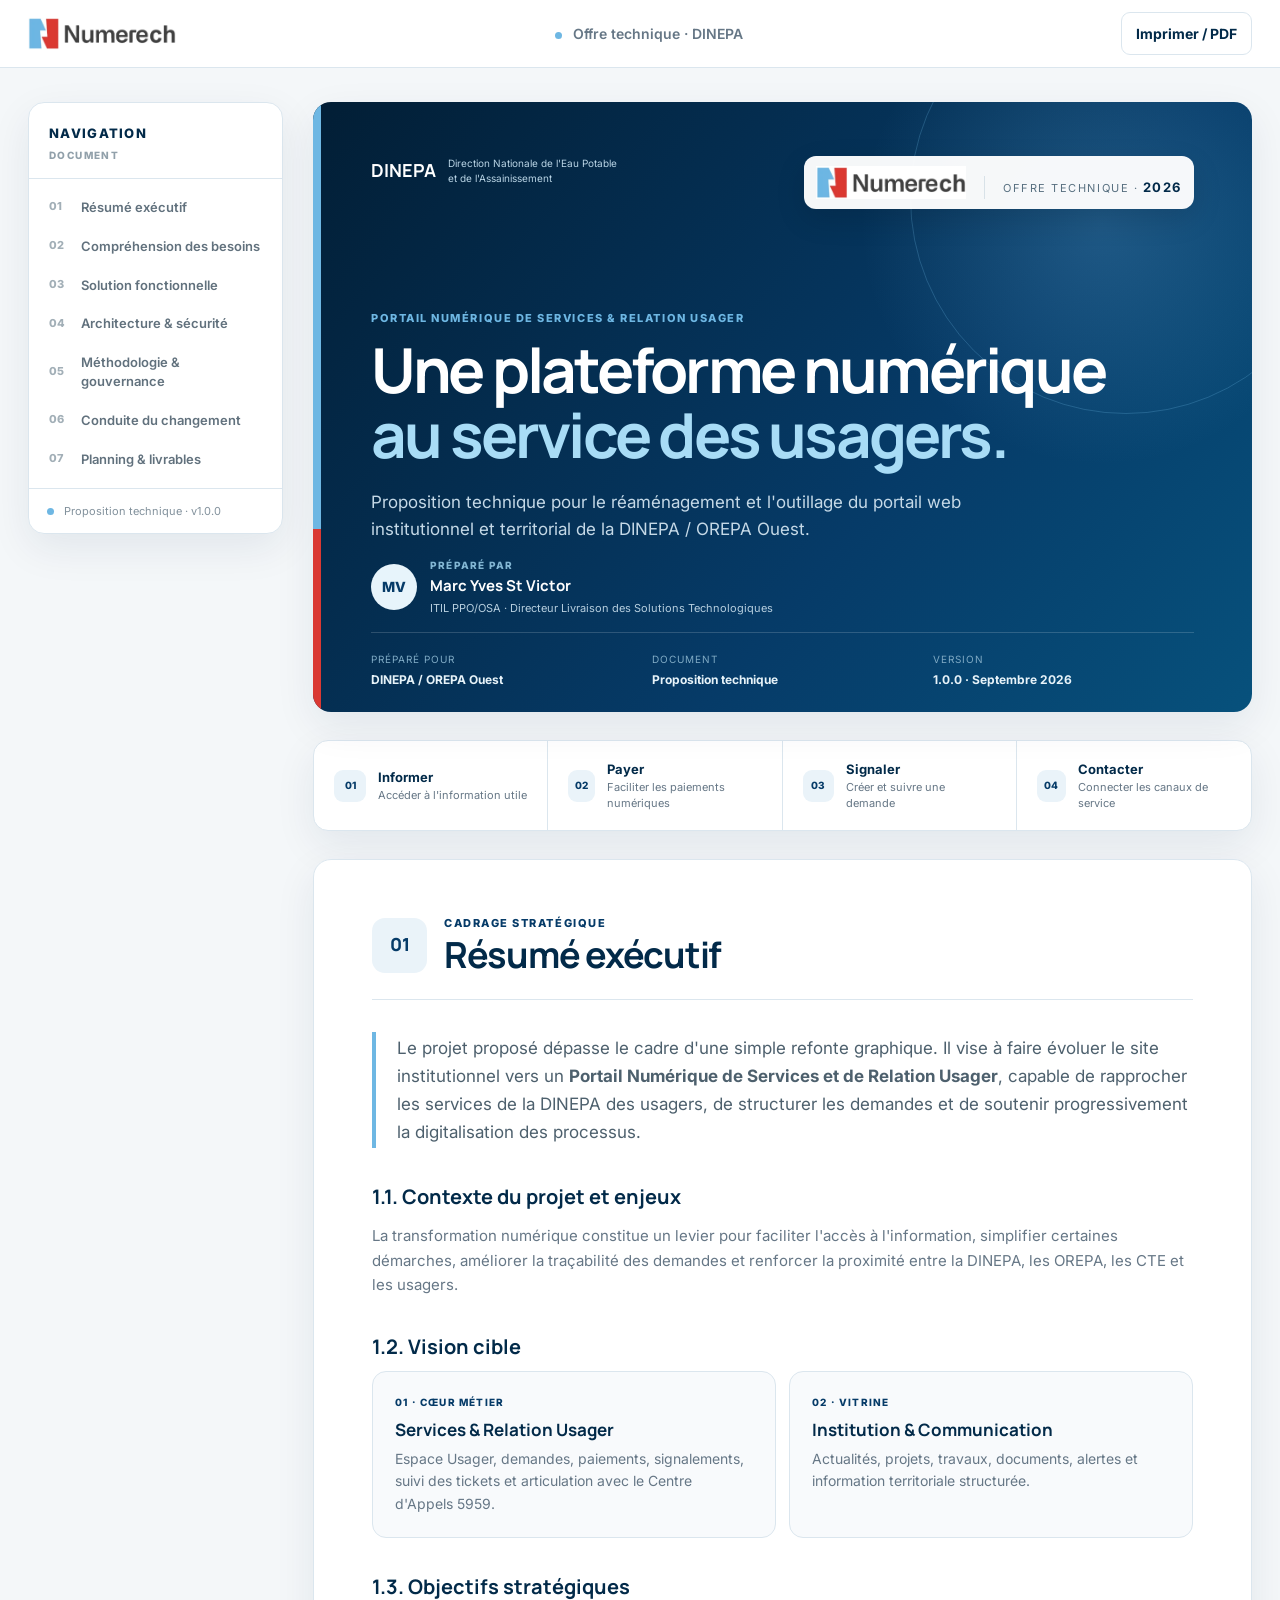
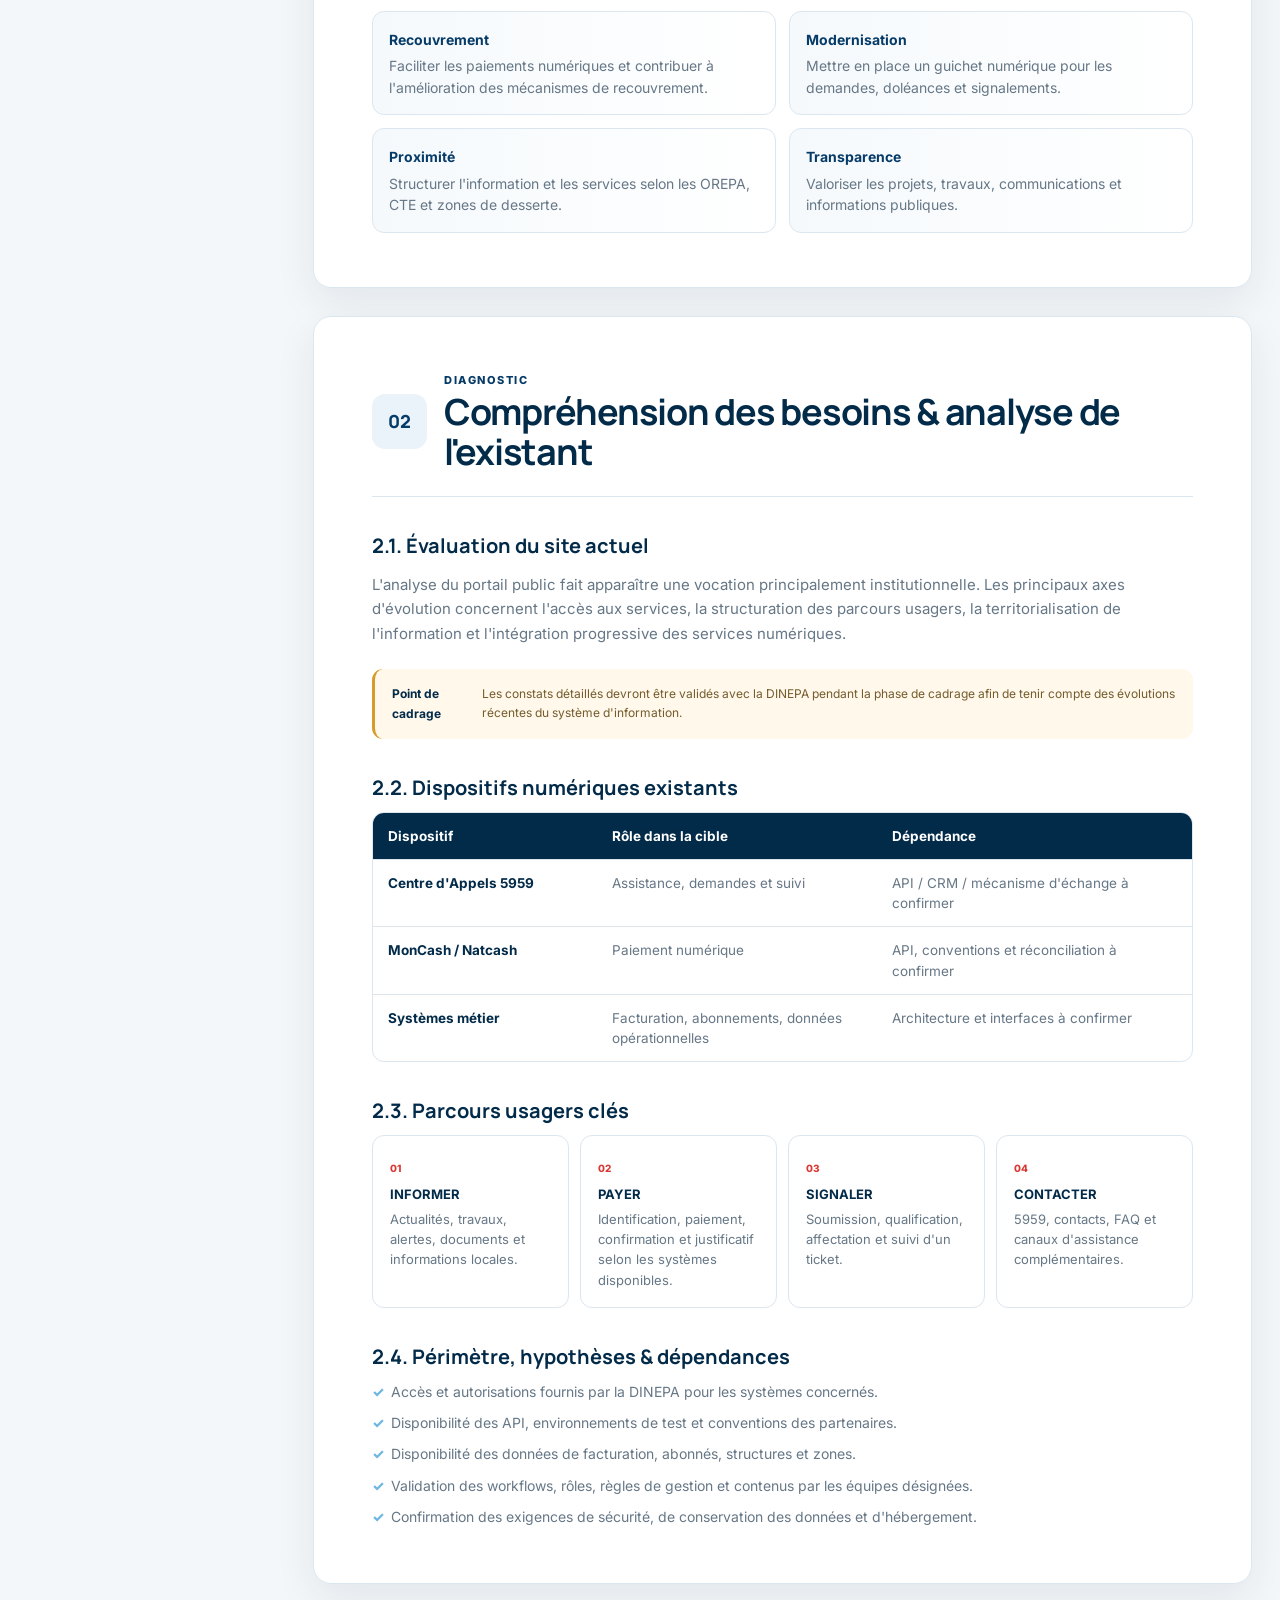
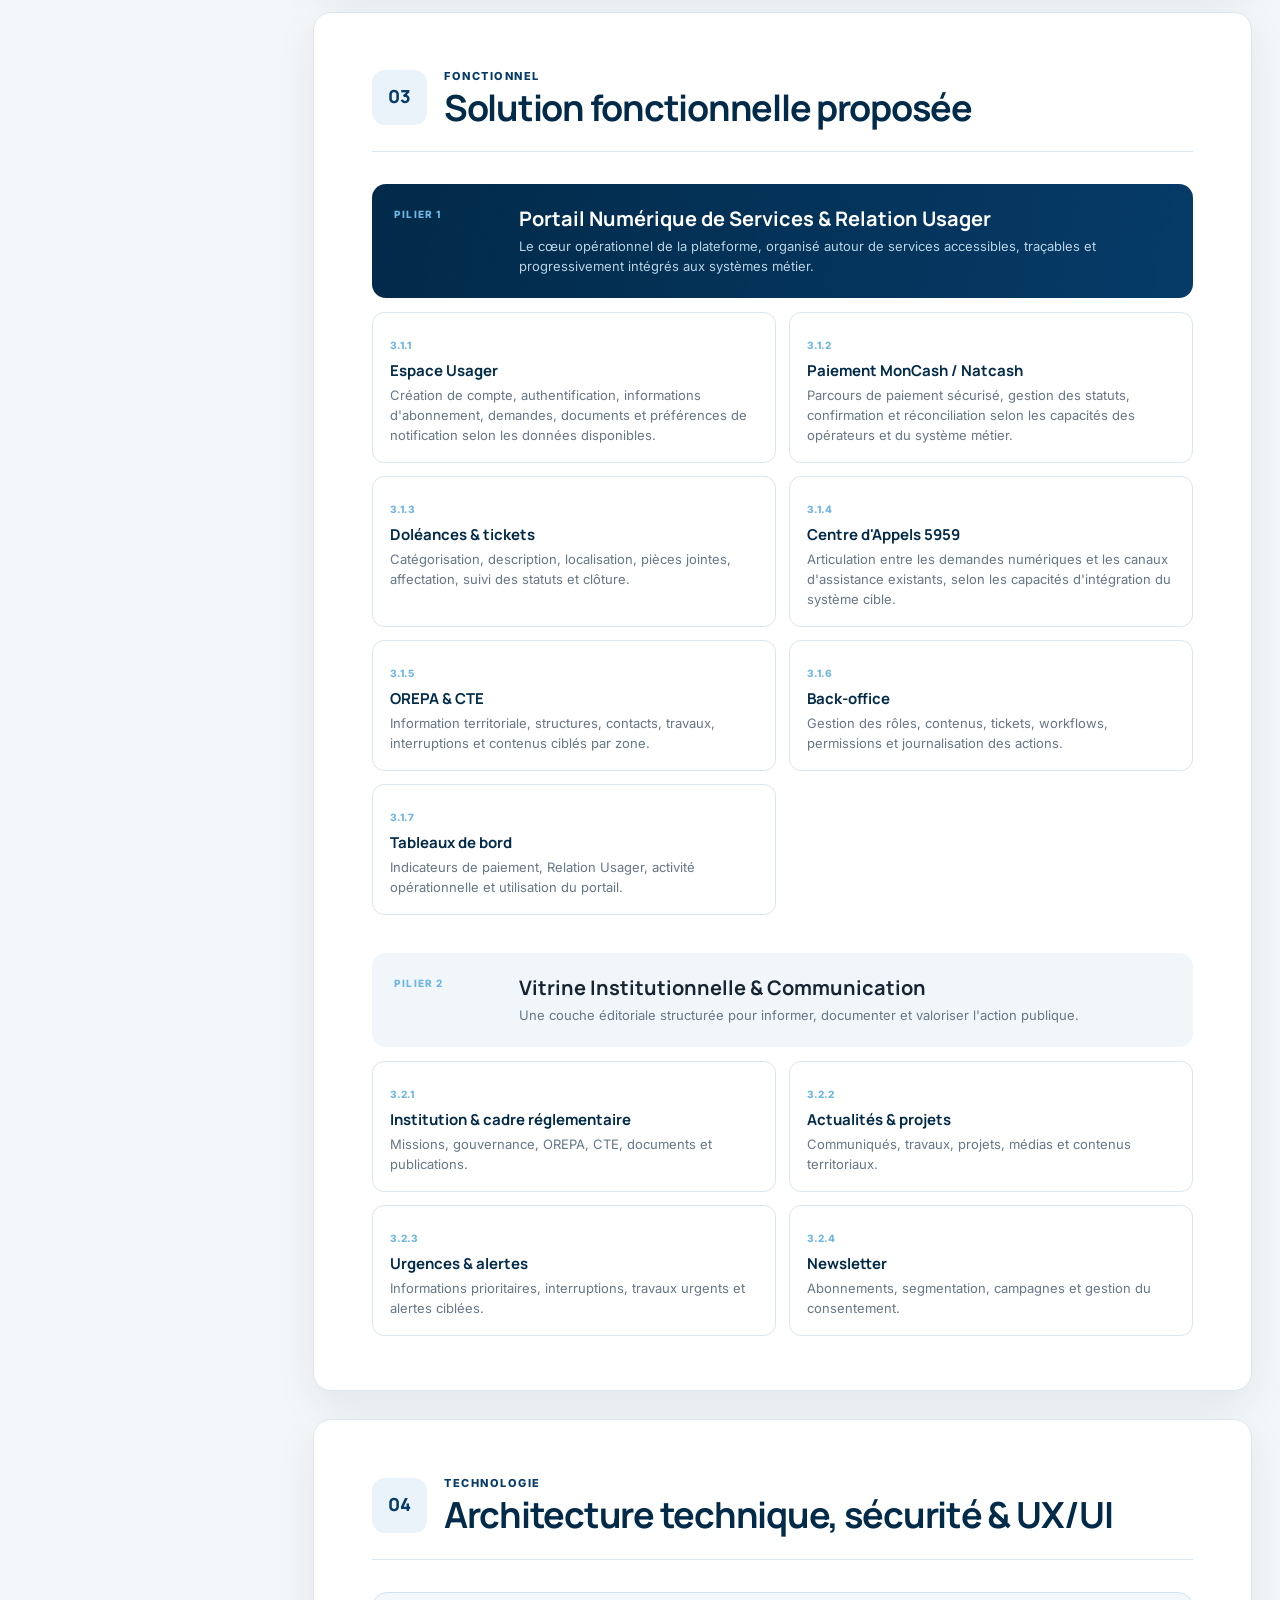
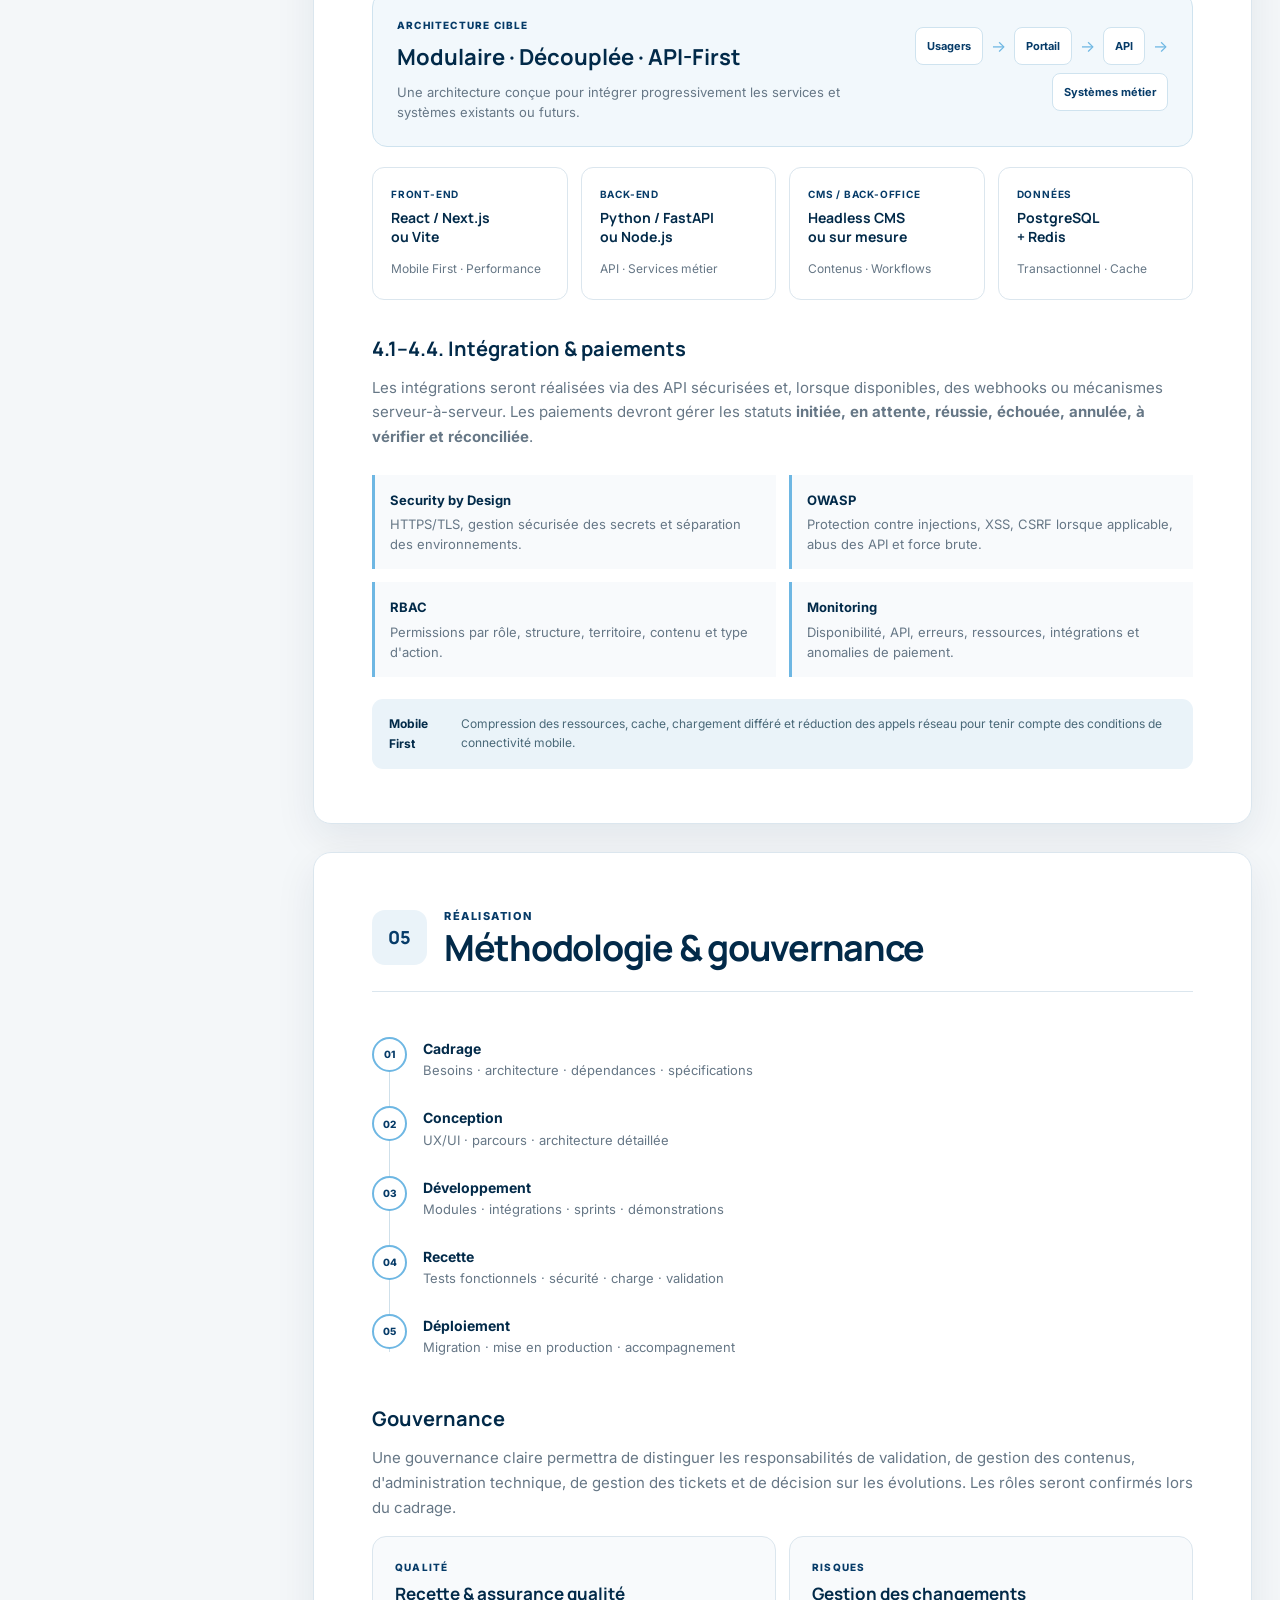
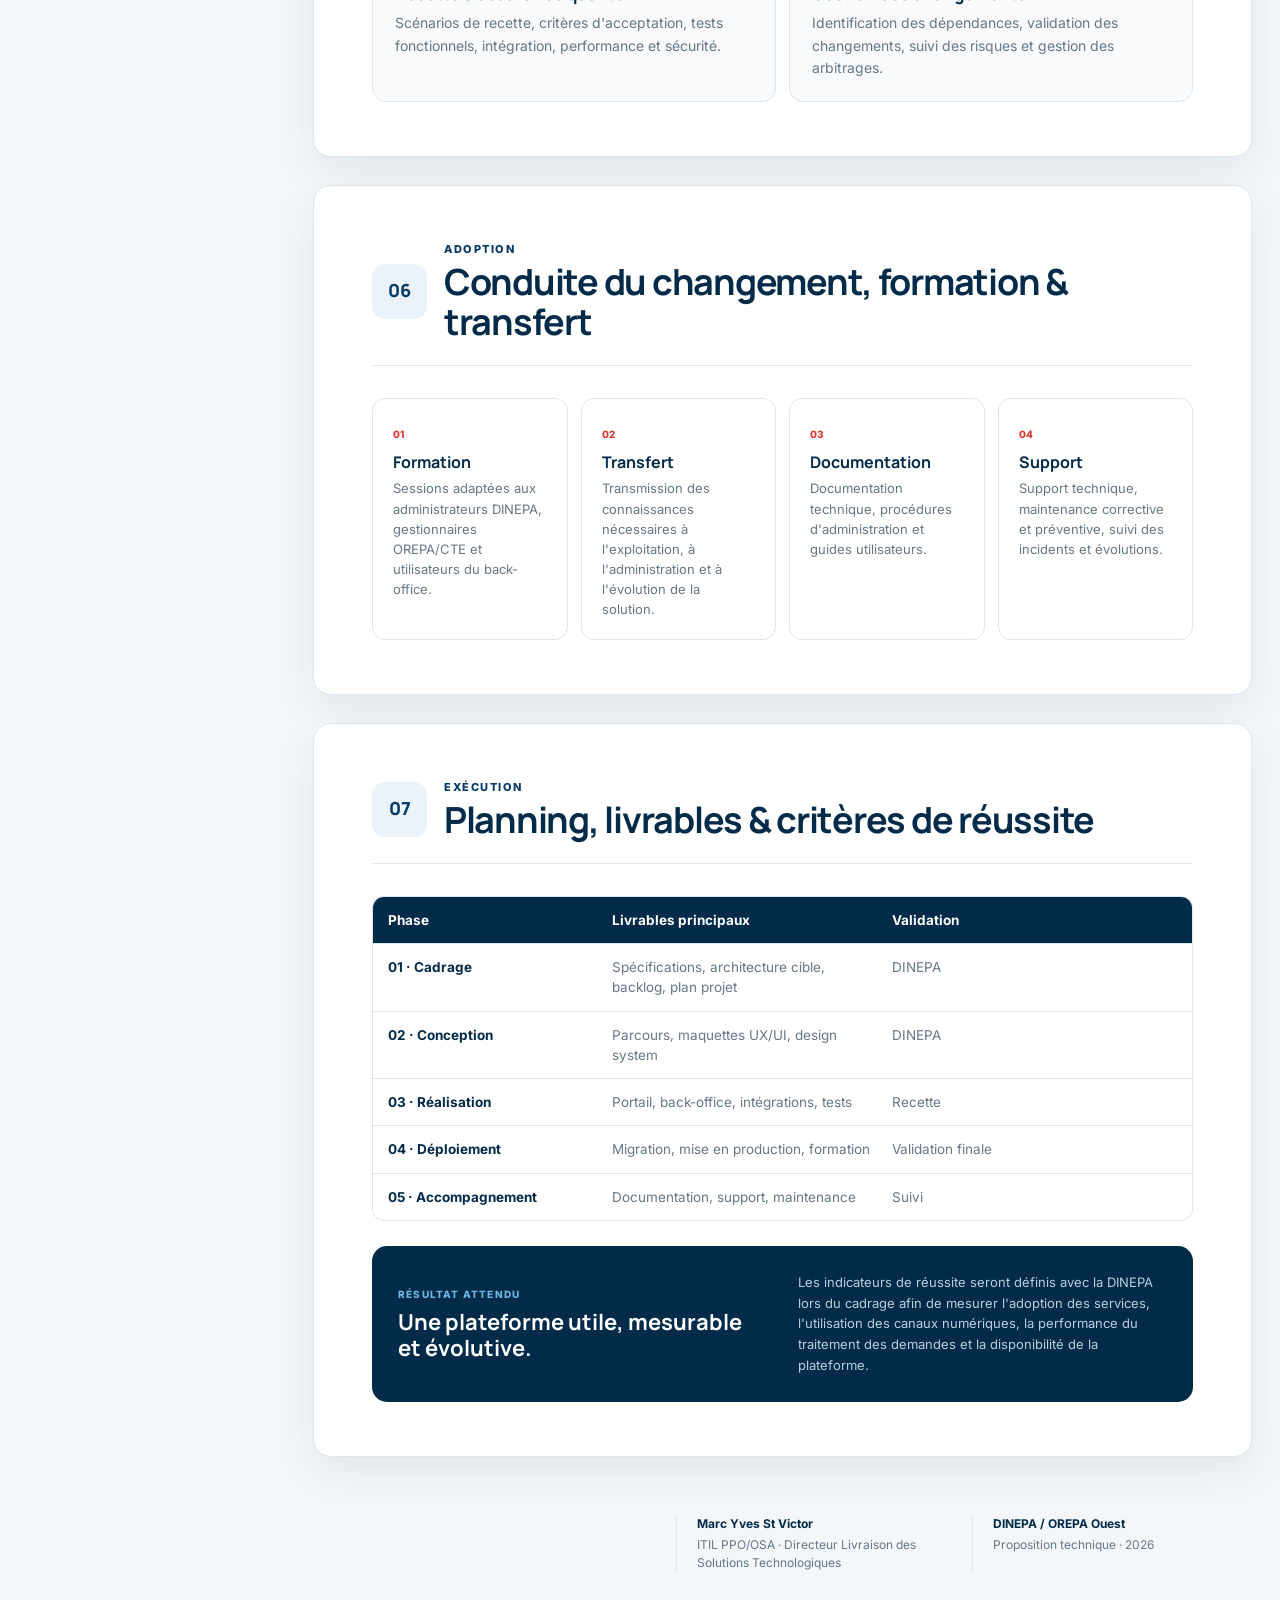
==== index.html @ 737abe1c "pubishing to github" ====
<!DOCTYPE html>
<html lang="fr">
<head>
  <meta charset="UTF-8">
  <meta name="viewport" content="width=device-width, initial-scale=1.0">
  <meta name="description" content="Offre technique Numerech — Portail Numérique de Services et de Relation Usager DINEPA">
  <title>Offre Technique DINEPA — Numerech</title>
  <link rel="icon" type="image/png" sizes="32x32" href="./numerech-logo.png">
  <link rel="icon" type="image/png" sizes="16x16" href="./numerech-logo.png">
  <link rel="preconnect" href="https://fonts.googleapis.com">
  <link rel="preconnect" href="https://fonts.gstatic.com" crossorigin>
  <link href="https://fonts.googleapis.com/css2?family=Inter:wght@400;500;600;700;800&family=Manrope:wght@600;700;800&display=swap" rel="stylesheet">
  <link rel="stylesheet" href="styles.css">
</head>
<body>

  <header class="topbar no-print">
    <div class="topbar-inner">
      <a class="brand" href="#cover" aria-label="Retour à la couverture">
        <img src="logo-numerech.png" alt="Numerech" class="numerech-logo topbar-logo">
      </a>

      <div class="document-label">
        <span class="document-dot"></span>
        Offre technique · DINEPA
      </div>

      <div class="top-actions">
        <!-- <button class="icon-button" id="themeToggle" type="button" title="Changer l'apparence" aria-label="Changer l'apparence">◐</button> -->
        <button class="print-button" id="printButton" type="button">Imprimer / PDF</button>
      </div>
    </div>
  </header>

  <div class="progress-bar no-print"><span id="progress"></span></div>

  <div class="layout">

    <aside class="sidebar no-print">
      <div class="sidebar-card">
        <div class="toc-heading">
          <span>Navigation</span>
          <small>DOCUMENT</small>
        </div>

        <nav id="toc">
          <a href="#sec1" data-section="sec1"><span>01</span>Résumé exécutif</a>
          <a href="#sec2" data-section="sec2"><span>02</span>Compréhension des besoins</a>
          <a href="#sec3" data-section="sec3"><span>03</span>Solution fonctionnelle</a>
          <a href="#sec4" data-section="sec4"><span>04</span>Architecture & sécurité</a>
          <a href="#sec5" data-section="sec5"><span>05</span>Méthodologie & gouvernance</a>
          <a href="#sec6" data-section="sec6"><span>06</span>Conduite du changement</a>
          <a href="#sec7" data-section="sec7"><span>07</span>Planning & livrables</a>
        </nav>

        <div class="sidebar-footer">
          <span class="status-dot"></span>
          Proposition technique · v1.0.0
        </div>
      </div>
    </aside>

    <main class="document">

      <section id="cover" class="cover document-section">
        <div class="cover-accent"></div>

        <div class="cover-top">
          <div class="dinepa-lockup">
            <strong>DINEPA</strong>
            <small>Direction Nationale de l'Eau Potable<br>et de l'Assainissement</small>
          </div>
          <div class="cover-brand-panel">
            <img src="logo-numerech.png" alt="Numerech" class="numerech-logo cover-logo">
            <div class="proposal-tag">OFFRE TECHNIQUE · <b>2026</b></div>
          </div>
        </div>

        <div class="cover-content">
          <p class="eyebrow">PORTAIL NUMÉRIQUE DE SERVICES & RELATION USAGER</p>
          <h1>Une plateforme numérique<br><em>au service des usagers.</em></h1>
          <p class="cover-lead">
            Proposition technique pour le réaménagement et l'outillage du portail web
            institutionnel et territorial de la DINEPA / OREPA Ouest.
          </p>

          <div class="cover-author">
            <div class="author-avatar">MV</div>
            <div>
              <span>PRÉPARÉ PAR</span>
              <strong>Marc Yves St Victor</strong>
              <p>ITIL PPO/OSA · Directeur Livraison des Solutions Technologiques</p>
            </div>
          </div>
        </div>

        <div class="cover-bottom">
          <div><span>Préparé pour</span><strong>DINEPA / OREPA Ouest</strong></div>
          <div><span>Document</span><strong>Proposition technique</strong></div>
          <div><span>Version</span><strong>1.0.0 · Septembre 2026</strong></div>
        </div>
      </section>

      <section class="executive-strip">
        <div class="executive-item">
          <span class="mini-icon">01</span>
          <div><strong>Informer</strong><small>Accéder à l'information utile</small></div>
        </div>
        <div class="executive-item">
          <span class="mini-icon">02</span>
          <div><strong>Payer</strong><small>Faciliter les paiements numériques</small></div>
        </div>
        <div class="executive-item">
          <span class="mini-icon">03</span>
          <div><strong>Signaler</strong><small>Créer et suivre une demande</small></div>
        </div>
        <div class="executive-item">
          <span class="mini-icon">04</span>
          <div><strong>Contacter</strong><small>Connecter les canaux de service</small></div>
        </div>
      </section>

      <section id="sec1" class="document-section">
        <div class="section-header">
          <div class="section-number">01</div>
          <div>
            <p class="eyebrow">CADRAGE STRATÉGIQUE</p>
            <h2>Résumé exécutif</h2>
          </div>
        </div>

        <div class="lead-panel">
          <p>
            Le projet proposé dépasse le cadre d'une simple refonte graphique. Il vise à faire
            évoluer le site institutionnel vers un <strong>Portail Numérique de Services et de
            Relation Usager</strong>, capable de rapprocher les services de la DINEPA des usagers,
            de structurer les demandes et de soutenir progressivement la digitalisation des
            processus.
          </p>
        </div>

        <div class="subsection">
          <h3>1.1. Contexte du projet et enjeux</h3>
          <p>
            La transformation numérique constitue un levier pour faciliter l'accès à l'information,
            simplifier certaines démarches, améliorer la traçabilité des demandes et renforcer
            la proximité entre la DINEPA, les OREPA, les CTE et les usagers.
          </p>
        </div>

        <div class="subsection">
          <h3>1.2. Vision cible</h3>
          <div class="two-column-cards">
            <article class="feature-card">
              <span class="card-kicker">01 · CŒUR MÉTIER</span>
              <h4>Services & Relation Usager</h4>
              <p>Espace Usager, demandes, paiements, signalements, suivi des tickets et articulation avec le Centre d'Appels 5959.</p>
            </article>
            <article class="feature-card">
              <span class="card-kicker">02 · VITRINE</span>
              <h4>Institution & Communication</h4>
              <p>Actualités, projets, travaux, documents, alertes et information territoriale structurée.</p>
            </article>
          </div>
        </div>

        <div class="subsection">
          <h3>1.3. Objectifs stratégiques</h3>
          <div class="objective-grid">
            <div><b>Recouvrement</b><span>Faciliter les paiements numériques et contribuer à l'amélioration des mécanismes de recouvrement.</span></div>
            <div><b>Modernisation</b><span>Mettre en place un guichet numérique pour les demandes, doléances et signalements.</span></div>
            <div><b>Proximité</b><span>Structurer l'information et les services selon les OREPA, CTE et zones de desserte.</span></div>
            <div><b>Transparence</b><span>Valoriser les projets, travaux, communications et informations publiques.</span></div>
          </div>
        </div>
      </section>

      <section id="sec2" class="document-section">
        <div class="section-header">
          <div class="section-number">02</div>
          <div>
            <p class="eyebrow">DIAGNOSTIC</p>
            <h2>Compréhension des besoins & analyse de l'existant</h2>
          </div>
        </div>

        <div class="subsection">
          <h3>2.1. Évaluation du site actuel</h3>
          <p>
            L'analyse du portail public fait apparaître une vocation principalement institutionnelle.
            Les principaux axes d'évolution concernent l'accès aux services, la structuration des
            parcours usagers, la territorialisation de l'information et l'intégration progressive
            des services numériques.
          </p>
          <div class="callout warning">
            <strong>Point de cadrage</strong>
            <span>Les constats détaillés devront être validés avec la DINEPA pendant la phase de cadrage afin de tenir compte des évolutions récentes du système d'information.</span>
          </div>
        </div>

        <div class="subsection">
          <h3>2.2. Dispositifs numériques existants</h3>
          <div class="data-table">
            <div class="table-row table-head"><span>Dispositif</span><span>Rôle dans la cible</span><span>Dépendance</span></div>
            <div class="table-row"><span><b>Centre d'Appels 5959</b></span><span>Assistance, demandes et suivi</span><span>API / CRM / mécanisme d'échange à confirmer</span></div>
            <div class="table-row"><span><b>MonCash / Natcash</b></span><span>Paiement numérique</span><span>API, conventions et réconciliation à confirmer</span></div>
            <div class="table-row"><span><b>Systèmes métier</b></span><span>Facturation, abonnements, données opérationnelles</span><span>Architecture et interfaces à confirmer</span></div>
          </div>
        </div>

        <div class="subsection">
          <h3>2.3. Parcours usagers clés</h3>
          <div class="journey-grid">
            <div class="journey"><span>01</span><b>INFORMER</b><small>Actualités, travaux, alertes, documents et informations locales.</small></div>
            <div class="journey"><span>02</span><b>PAYER</b><small>Identification, paiement, confirmation et justificatif selon les systèmes disponibles.</small></div>
            <div class="journey"><span>03</span><b>SIGNALER</b><small>Soumission, qualification, affectation et suivi d'un ticket.</small></div>
            <div class="journey"><span>04</span><b>CONTACTER</b><small>5959, contacts, FAQ et canaux d'assistance complémentaires.</small></div>
          </div>
        </div>

        <div class="subsection">
          <h3>2.4. Périmètre, hypothèses & dépendances</h3>
          <ul class="clean-list">
            <li>Accès et autorisations fournis par la DINEPA pour les systèmes concernés.</li>
            <li>Disponibilité des API, environnements de test et conventions des partenaires.</li>
            <li>Disponibilité des données de facturation, abonnés, structures et zones.</li>
            <li>Validation des workflows, rôles, règles de gestion et contenus par les équipes désignées.</li>
            <li>Confirmation des exigences de sécurité, de conservation des données et d'hébergement.</li>
          </ul>
        </div>
      </section>

      <section id="sec3" class="document-section">
        <div class="section-header">
          <div class="section-number">03</div>
          <div>
            <p class="eyebrow">FONCTIONNEL</p>
            <h2>Solution fonctionnelle proposée</h2>
          </div>
        </div>

        <div class="pillar">
          <div class="pillar-number">PILIER 1</div>
          <div>
            <h3>Portail Numérique de Services & Relation Usager</h3>
            <p>Le cœur opérationnel de la plateforme, organisé autour de services accessibles, traçables et progressivement intégrés aux systèmes métier.</p>
          </div>
        </div>

        <div class="feature-list">
          <article><span>3.1.1</span><h4>Espace Usager</h4><p>Création de compte, authentification, informations d'abonnement, demandes, documents et préférences de notification selon les données disponibles.</p></article>
          <article><span>3.1.2</span><h4>Paiement MonCash / Natcash</h4><p>Parcours de paiement sécurisé, gestion des statuts, confirmation et réconciliation selon les capacités des opérateurs et du système métier.</p></article>
          <article><span>3.1.3</span><h4>Doléances & tickets</h4><p>Catégorisation, description, localisation, pièces jointes, affectation, suivi des statuts et clôture.</p></article>
          <article><span>3.1.4</span><h4>Centre d'Appels 5959</h4><p>Articulation entre les demandes numériques et les canaux d'assistance existants, selon les capacités d'intégration du système cible.</p></article>
          <article><span>3.1.5</span><h4>OREPA & CTE</h4><p>Information territoriale, structures, contacts, travaux, interruptions et contenus ciblés par zone.</p></article>
          <article><span>3.1.6</span><h4>Back-office</h4><p>Gestion des rôles, contenus, tickets, workflows, permissions et journalisation des actions.</p></article>
          <article><span>3.1.7</span><h4>Tableaux de bord</h4><p>Indicateurs de paiement, Relation Usager, activité opérationnelle et utilisation du portail.</p></article>
        </div>

        <div class="pillar secondary">
          <div class="pillar-number">PILIER 2</div>
          <div>
            <h3>Vitrine Institutionnelle & Communication</h3>
            <p>Une couche éditoriale structurée pour informer, documenter et valoriser l'action publique.</p>
          </div>
        </div>

        <div class="feature-list compact">
          <article><span>3.2.1</span><h4>Institution & cadre réglementaire</h4><p>Missions, gouvernance, OREPA, CTE, documents et publications.</p></article>
          <article><span>3.2.2</span><h4>Actualités & projets</h4><p>Communiqués, travaux, projets, médias et contenus territoriaux.</p></article>
          <article><span>3.2.3</span><h4>Urgences & alertes</h4><p>Informations prioritaires, interruptions, travaux urgents et alertes ciblées.</p></article>
          <article><span>3.2.4</span><h4>Newsletter</h4><p>Abonnements, segmentation, campagnes et gestion du consentement.</p></article>
        </div>
      </section>

      <section id="sec4" class="document-section">
        <div class="section-header">
          <div class="section-number">04</div>
          <div>
            <p class="eyebrow">TECHNOLOGIE</p>
            <h2>Architecture technique, sécurité & UX/UI</h2>
          </div>
        </div>

        <div class="architecture-banner">
          <div>
            <span class="card-kicker">ARCHITECTURE CIBLE</span>
            <h3>Modulaire · Découplée · API-First</h3>
            <p>Une architecture conçue pour intégrer progressivement les services et systèmes existants ou futurs.</p>
          </div>
          <div class="architecture-flow">
            <span>Usagers</span><i>→</i><span>Portail</span><i>→</i><span>API</span><i>→</i><span>Systèmes métier</span>
          </div>
        </div>

        <div class="tech-grid">
          <article><b>Front-end</b><strong>React / Next.js<br>ou Vite</strong><small>Mobile First · Performance</small></article>
          <article><b>Back-end</b><strong>Python / FastAPI<br>ou Node.js</strong><small>API · Services métier</small></article>
          <article><b>CMS / Back-office</b><strong>Headless CMS<br>ou sur mesure</strong><small>Contenus · Workflows</small></article>
          <article><b>Données</b><strong>PostgreSQL<br>+ Redis</strong><small>Transactionnel · Cache</small></article>
        </div>

        <div class="subsection">
          <h3>4.1–4.4. Intégration & paiements</h3>
          <p>
            Les intégrations seront réalisées via des API sécurisées et, lorsque disponibles, des
            webhooks ou mécanismes serveur-à-serveur. Les paiements devront gérer les statuts
            <strong>initiée, en attente, réussie, échouée, annulée, à vérifier et réconciliée</strong>.
          </p>
        </div>

        <div class="security-grid">
          <div><b>Security by Design</b><span>HTTPS/TLS, gestion sécurisée des secrets et séparation des environnements.</span></div>
          <div><b>OWASP</b><span>Protection contre injections, XSS, CSRF lorsque applicable, abus des API et force brute.</span></div>
          <div><b>RBAC</b><span>Permissions par rôle, structure, territoire, contenu et type d'action.</span></div>
          <div><b>Monitoring</b><span>Disponibilité, API, erreurs, ressources, intégrations et anomalies de paiement.</span></div>
        </div>

        <div class="callout">
          <strong>Mobile First</strong>
          <span>Compression des ressources, cache, chargement différé et réduction des appels réseau pour tenir compte des conditions de connectivité mobile.</span>
        </div>
      </section>

      <section id="sec5" class="document-section">
        <div class="section-header">
          <div class="section-number">05</div>
          <div>
            <p class="eyebrow">RÉALISATION</p>
            <h2>Méthodologie & gouvernance</h2>
          </div>
        </div>

        <div class="timeline">
          <div><span>01</span><div><b>Cadrage</b><small>Besoins · architecture · dépendances · spécifications</small></div></div>
          <div><span>02</span><div><b>Conception</b><small>UX/UI · parcours · architecture détaillée</small></div></div>
          <div><span>03</span><div><b>Développement</b><small>Modules · intégrations · sprints · démonstrations</small></div></div>
          <div><span>04</span><div><b>Recette</b><small>Tests fonctionnels · sécurité · charge · validation</small></div></div>
          <div><span>05</span><div><b>Déploiement</b><small>Migration · mise en production · accompagnement</small></div></div>
        </div>

        <div class="subsection">
          <h3>Gouvernance</h3>
          <p>
            Une gouvernance claire permettra de distinguer les responsabilités de validation,
            de gestion des contenus, d'administration technique, de gestion des tickets et de
            décision sur les évolutions. Les rôles seront confirmés lors du cadrage.
          </p>
        </div>

        <div class="two-column-cards">
          <article class="feature-card"><span class="card-kicker">QUALITÉ</span><h4>Recette & assurance qualité</h4><p>Scénarios de recette, critères d'acceptation, tests fonctionnels, intégration, performance et sécurité.</p></article>
          <article class="feature-card"><span class="card-kicker">RISQUES</span><h4>Gestion des changements</h4><p>Identification des dépendances, validation des changements, suivi des risques et gestion des arbitrages.</p></article>
        </div>
      </section>

      <section id="sec6" class="document-section">
        <div class="section-header">
          <div class="section-number">06</div>
          <div>
            <p class="eyebrow">ADOPTION</p>
            <h2>Conduite du changement, formation & transfert</h2>
          </div>
        </div>

        <div class="change-grid">
          <article><span>01</span><h3>Formation</h3><p>Sessions adaptées aux administrateurs DINEPA, gestionnaires OREPA/CTE et utilisateurs du back-office.</p></article>
          <article><span>02</span><h3>Transfert</h3><p>Transmission des connaissances nécessaires à l'exploitation, à l'administration et à l'évolution de la solution.</p></article>
          <article><span>03</span><h3>Documentation</h3><p>Documentation technique, procédures d'administration et guides utilisateurs.</p></article>
          <article><span>04</span><h3>Support</h3><p>Support technique, maintenance corrective et préventive, suivi des incidents et évolutions.</p></article>
        </div>
      </section>

      <section id="sec7" class="document-section final-section">
        <div class="section-header">
          <div class="section-number">07</div>
          <div>
            <p class="eyebrow">EXÉCUTION</p>
            <h2>Planning, livrables & critères de réussite</h2>
          </div>
        </div>

        <div class="delivery-table">
          <div class="delivery-row head"><span>Phase</span><span>Livrables principaux</span><span>Validation</span></div>
          <div class="delivery-row"><span><b>01 · Cadrage</b></span><span>Spécifications, architecture cible, backlog, plan projet</span><span>DINEPA</span></div>
          <div class="delivery-row"><span><b>02 · Conception</b></span><span>Parcours, maquettes UX/UI, design system</span><span>DINEPA</span></div>
          <div class="delivery-row"><span><b>03 · Réalisation</b></span><span>Portail, back-office, intégrations, tests</span><span>Recette</span></div>
          <div class="delivery-row"><span><b>04 · Déploiement</b></span><span>Migration, mise en production, formation</span><span>Validation finale</span></div>
          <div class="delivery-row"><span><b>05 · Accompagnement</b></span><span>Documentation, support, maintenance</span><span>Suivi</span></div>
        </div>

        <div class="success-panel">
          <div>
            <span class="card-kicker">RÉSULTAT ATTENDU</span>
            <h3>Une plateforme utile, mesurable et évolutive.</h3>
          </div>
          <p>
            Les indicateurs de réussite seront définis avec la DINEPA lors du cadrage afin de
            mesurer l'adoption des services, l'utilisation des canaux numériques, la performance
            du traitement des demandes et la disponibilité de la plateforme.
          </p>
        </div>
      </section>

      <footer class="document-footer">
        <div class="footer-brand">
          <!-- <img src="logo-numerech.png" alt="Numerech" class="numerech-logo footer-logo"> -->
        </div>
        <div>
          <strong>Marc Yves St Victor</strong>
          <span>ITIL PPO/OSA · Directeur Livraison des Solutions Technologiques</span>
        </div>
        <div>
          <strong>DINEPA / OREPA Ouest</strong>
          <span>Proposition technique · 2026</span>
        </div>
      </footer>

    </main>
  </div>

  <button class="back-top no-print" id="backTop" aria-label="Retour en haut">↑</button>

  <script src="app.js"></script>
</body>
</html>
---- styles.css ----
:root {
        --dinepa-blue: #063b68;
        --dinepa-dark: #022a49;
        --dinepa-soft: #eaf3f9;
        --dinepa-line: #dbe6ee;
        --numerech-azure: #6eb7e3;
        --numerech-red: #da3933;
        --numerech-grey: #424243;
        --ink: #172533;
        --muted: #667786;
        --surface: #ffffff;
        --page: #f4f7f9;
        --shadow: 0 14px 40px rgba(2, 42, 73, .08);
        --radius: 18px;
}

* {
        box-sizing: border-box;
}

html {
        scroll-behavior: smooth;
}

body {
        margin: 0;
        background: var(--page);
        color: var(--ink);
        font-family: Inter, system-ui, -apple-system, BlinkMacSystemFont, "Segoe UI", sans-serif;
        font-size: 16px;
        line-height: 1.65;
        -webkit-font-smoothing: antialiased;
}

button,
a {
        font: inherit;
}

a {
        color: inherit;
        text-decoration: none;
}


/* =========================================================
   TOP BAR
   ========================================================= */

.topbar {
        position: sticky;
        top: 0;
        z-index: 100;
        height: 68px;
        background: rgba(255, 255, 255, .96);
        border-bottom: 1px solid var(--dinepa-line);
        backdrop-filter: blur(14px);
}

.topbar-inner {
        max-width: 1480px;
        height: 100%;
        margin: auto;
        padding: 0 28px;
        display: flex;
        align-items: center;
        justify-content: space-between;
        gap: 24px;
}

.brand,
.footer-brand {
        display: flex;
        align-items: center;
        gap: 10px;
}

.brand-mark {
        width: 35px;
        height: 35px;
        display: grid;
        place-items: center;
        color: white;
        font-weight: 800;
        font-family: Manrope, sans-serif;
        background: linear-gradient(135deg,
                        var(--numerech-azure) 0 48%,
                        var(--numerech-red) 49% 100%);
        clip-path: polygon(50% 0,
                        100% 100%,
                        70% 100%,
                        50% 42%,
                        30% 100%,
                        0 100%);
}

.brand strong,
.footer-brand strong {
        display: block;
        font-family: Manrope, sans-serif;
        font-size: 19px;
        letter-spacing: -.04em;
}

.brand small,
.footer-brand small {
        display: block;
        font-size: 8px;
        letter-spacing: .06em;
        color: var(--muted);
}

.document-label {
        color: var(--muted);
        font-size: 14px;
        font-weight: 600;
}

.document-dot,
.status-dot {
        display: inline-block;
        width: 7px;
        height: 7px;
        margin-right: 7px;
        border-radius: 50%;
        background: var(--numerech-azure);
}

.top-actions {
        display: flex;
        gap: 8px;
}

.icon-button,
.print-button {
        border: 1px solid var(--dinepa-line);
        background: white;
        color: var(--dinepa-dark);
        border-radius: 9px;
        cursor: pointer;
}

.icon-button {
        width: 38px;
        height: 38px;
}

.print-button {
        padding: 9px 14px;
        font-size: 14px;
        font-weight: 700;
}

.print-button:hover {
        background: var(--dinepa-soft);
}


/* =========================================================
   PROGRESS BAR
   ========================================================= */

.progress-bar {
        position: fixed;
        top: 68px;
        left: 0;
        z-index: 110;
        width: 100%;
        height: 2px;
        background: transparent;
}

.progress-bar span {
        display: block;
        height: 100%;
        width: 0;
        background: var(--numerech-red);
        transition: width .1s linear;
}


/* =========================================================
   MAIN LAYOUT
   ========================================================= */

.layout {
        max-width: 1480px;
        margin: auto;
        padding: 34px 28px 70px;
        display: grid;
        grid-template-columns: 255px minmax(0, 1fr);
        gap: 30px;
}

.sidebar-card {
        position: sticky;
        top: 94px;
        background: var(--surface);
        border: 1px solid var(--dinepa-line);
        border-radius: 16px;
        box-shadow: var(--shadow);
        overflow: hidden;
}

.toc-heading {
        padding: 20px 20px 14px;
        border-bottom: 1px solid var(--dinepa-line);
        font-weight: 800;
        font-size: 13px;
        text-transform: uppercase;
        letter-spacing: .1em;
        color: var(--dinepa-dark);
}

.toc-heading small {
        display: block;
        margin-top: 3px;
        color: #91a0aa;
        font-size: 10px;
        letter-spacing: .14em;
}

#toc {
        padding: 9px;
}

#toc a {
        display: flex;
        align-items: center;
        gap: 10px;
        padding: 10px 11px;
        border-radius: 9px;
        color: #61717d;
        font-size: 13px;
        font-weight: 600;
        line-height: 1.45;
        transition: .2s ease;
}

#toc a span {
        min-width: 22px;
        color: #a2afb7;
        font-size: 11px;
        font-weight: 800;
}

#toc a:hover {
        background: var(--dinepa-soft);
        color: var(--dinepa-blue);
}

#toc a.active {
        background: var(--dinepa-blue);
        color: white;
}

#toc a.active span {
        color: var(--numerech-azure);
}

.sidebar-footer {
        padding: 13px 18px;
        border-top: 1px solid var(--dinepa-line);
        color: #82919c;
        font-size: 11px;
}


/* =========================================================
   DOCUMENT SECTIONS
   ========================================================= */

.document {
        min-width: 0;
}

.document-section,
.cover {
        position: relative;
        background: var(--surface);
        border: 1px solid var(--dinepa-line);
        border-radius: var(--radius);
        box-shadow: var(--shadow);
        margin-bottom: 28px;
        padding: 54px 58px;
        scroll-margin-top: 92px;
}


/* =========================================================
   COVER
   ========================================================= */

.cover {
        min-height: 610px;
        overflow: hidden;
        color: white;
        border: none;
        background:
                radial-gradient(circle at 84% 20%,
                        rgba(110, 183, 227, .24),
                        transparent 26%),
                linear-gradient(130deg,
                        #021e35 0%,
                        #063b68 62%,
                        #07517c 100%);
}

.cover::after {
        content: "";
        position: absolute;
        right: -90px;
        top: -120px;
        width: 430px;
        height: 430px;
        border: 1px solid rgba(110, 183, 227, .25);
        border-radius: 50%;
}

.cover-accent {
        position: absolute;
        left: 0;
        top: 0;
        width: 8px;
        height: 100%;
        background: linear-gradient(var(--numerech-azure) 0 70%,
                        var(--numerech-red) 70% 100%);
}

.cover-top {
        display: flex;
        justify-content: space-between;
        align-items: flex-start;
        position: relative;
        z-index: 2;
}

.dinepa-lockup {
        display: flex;
        align-items: center;
        gap: 12px;
}

.dinepa-symbol {
        width: 42px;
        height: 42px;
        display: grid;
        place-items: center;
        color: var(--numerech-azure);
        border: 1px solid rgba(255, 255, 255, .22);
        border-radius: 12px;
        transform: rotate(45deg);
}

.dinepa-symbol::first-letter {
        transform: rotate(-45deg);
}

.dinepa-lockup strong {
        display: block;
        font-family: Manrope, sans-serif;
        font-size: 18px;
}

.dinepa-lockup small {
        display: block;
        color: #b9d4e5;
        font-size: 10px;
        line-height: 1.45;
}

.proposal-tag {
        text-align: right;
        color: #a9c6d9;
        font-size: 11px;
        letter-spacing: .14em;
        line-height: 1.7;
}

.proposal-tag b {
        color: white;
        font-size: 13px;
}

.cover-content {
        position: relative;
        z-index: 2;
        max-width: 790px;
        margin-top: 100px;
}

.eyebrow {
        margin: 0 0 10px;
        color: var(--numerech-azure);
        font-size: 11px;
        font-weight: 800;
        letter-spacing: .14em;
        text-transform: uppercase;
}

.cover h1 {
        margin: 0;
        font-family: Manrope, sans-serif;
        font-size: clamp(35px, 5vw, 62px);
        line-height: 1.05;
        letter-spacing: -.045em;
}

.cover h1 em {
        color: #a8dcf6;
        font-style: normal;
}

.cover-lead {
        max-width: 690px;
        margin: 22px 0 20px;
        color: #c5d9e7;
        font-size: 17px;
        line-height: 1.6;
}

.cover-author {
        display: flex;
        align-items: center;
        gap: 13px;
        position: relative;
        z-index: 3;
        transform: translateY(-6px);
}

.author-avatar {
        width: 46px;
        height: 46px;
        display: grid;
        place-items: center;
        border-radius: 50%;
        background: #e7f4fb;
        color: var(--dinepa-blue);
        font-weight: 800;
        font-size: 14px;
}

.cover-author span {
        display: block;
        color: #83b7d4;
        font-size: 10px;
        font-weight: 800;
        letter-spacing: .12em;
}

.cover-author strong {
        display: block;
        font-family: Manrope, sans-serif;
        font-size: 15px;
}

.cover-author p {
        margin: 1px 0 0;
        color: #b7cfdf;
        font-size: 11px;
        line-height: 1.5;
}

.cover-bottom {
        position: absolute;
        left: 58px;
        right: 58px;
        bottom: 22px;
        z-index: 2;
        display: grid;
        grid-template-columns: repeat(3, 1fr);
        gap: 20px;
        padding-top: 18px;
        border-top: 1px solid rgba(255, 255, 255, .16);
}

.cover-bottom span,
.cover-bottom strong {
        display: block;
}

.cover-bottom span {
        color: #7faac4;
        font-size: 10px;
        text-transform: uppercase;
        letter-spacing: .1em;
}

.cover-bottom strong {
        margin-top: 3px;
        font-size: 12px;
        color: #e7f3f9;
}


/* =========================================================
   EXECUTIVE STRIP
   ========================================================= */

.executive-strip {
        display: grid;
        grid-template-columns: repeat(4, 1fr);
        background: white;
        border: 1px solid var(--dinepa-line);
        border-radius: 15px;
        box-shadow: var(--shadow);
        margin: 0 0 28px;
        overflow: hidden;
}

.executive-item {
        display: flex;
        align-items: center;
        gap: 12px;
        padding: 18px 20px;
        border-right: 1px solid var(--dinepa-line);
}

.executive-item:last-child {
        border-right: none;
}

.mini-icon {
        width: 32px;
        height: 32px;
        display: grid;
        place-items: center;
        border-radius: 9px;
        background: var(--dinepa-soft);
        color: var(--dinepa-blue);
        font-size: 10px;
        font-weight: 800;
}

.executive-item strong {
        display: block;
        font-size: 13px;
        color: var(--dinepa-dark);
}

.executive-item small {
        display: block;
        font-size: 11px;
        color: var(--muted);
        line-height: 1.45;
}


/* =========================================================
   SECTION HEADERS
   ========================================================= */

.section-header {
        display: flex;
        align-items: center;
        gap: 17px;
        padding-bottom: 23px;
        border-bottom: 1px solid var(--dinepa-line);
        margin-bottom: 32px;
}

.section-number {
        flex: 0 0 auto;
        width: 55px;
        height: 55px;
        display: grid;
        place-items: center;
        border-radius: 13px;
        color: var(--dinepa-blue);
        background: var(--dinepa-soft);
        font-family: Manrope, sans-serif;
        font-size: 18px;
        font-weight: 800;
}

.section-header .eyebrow {
        margin-bottom: 3px;
        color: var(--dinepa-blue);
}

.section-header h2 {
        margin: 0;
        font-family: Manrope, sans-serif;
        font-size: clamp(25px, 3vw, 36px);
        line-height: 1.12;
        letter-spacing: -.035em;
        color: var(--dinepa-dark);
}


/* =========================================================
   SUBSECTIONS
   ========================================================= */

.subsection {
        margin-top: 36px;
}

.subsection h3 {
        margin: 0 0 12px;
        font-family: Manrope, sans-serif;
        font-size: 20px;
        line-height: 1.25;
        color: var(--dinepa-dark);
}

.subsection p,
.lead-panel p {
        color: var(--muted);
        font-size: 15px;
        line-height: 1.65;
}

.lead-panel {
        border-left: 4px solid var(--numerech-azure);
        padding: 2px 0 2px 21px;
        margin-bottom: 32px;
}

.lead-panel p {
        margin: 0;
        font-size: 17px;
        color: #4d606d;
        line-height: 1.65;
}


/* =========================================================
   CARDS
   ========================================================= */

.two-column-cards,
.objective-grid,
.feature-list,
.tech-grid,
.security-grid,
.change-grid {
        display: grid;
        gap: 13px;
}

.two-column-cards {
        grid-template-columns: repeat(2, 1fr);
}

.feature-card {
        padding: 22px;
        background: #f8fafc;
        border: 1px solid var(--dinepa-line);
        border-radius: 14px;
}

.feature-card.accent {
        border-top: 3px solid var(--numerech-red);
}

.card-kicker {
        display: block;
        color: var(--dinepa-blue);
        font-size: 10px;
        font-weight: 800;
        letter-spacing: .12em;
        text-transform: uppercase;
}

.feature-card h4 {
        margin: 8px 0 7px;
        color: var(--dinepa-dark);
        font-family: Manrope, sans-serif;
        font-size: 17px;
        line-height: 1.3;
}

.feature-card p {
        margin: 0;
        color: var(--muted);
        font-size: 14px;
        line-height: 1.6;
}

.objective-grid {
        grid-template-columns: repeat(2, 1fr);
}

.objective-grid > div {
        padding: 16px;
        border: 1px solid var(--dinepa-line);
        border-radius: 12px;
        background: linear-gradient(90deg, #f5f9fc, white);
}

.objective-grid b {
        display: block;
        color: var(--dinepa-blue);
        font-size: 14px;
}

.objective-grid span {
        display: block;
        margin-top: 4px;
        color: var(--muted);
        font-size: 14px;
        line-height: 1.55;
}


/* =========================================================
   CALLOUTS
   ========================================================= */

.callout {
        display: flex;
        gap: 13px;
        align-items: flex-start;
        margin-top: 22px;
        padding: 15px 17px;
        border-radius: 11px;
        background: var(--dinepa-soft);
        color: #496878;
}

.callout.warning {
        background: #fff8eb;
        color: #745c2c;
        border-left: 3px solid #d99a2b;
}

.callout strong {
        color: var(--dinepa-dark);
        font-size: 12px;
}

.callout span {
        font-size: 12px;
        line-height: 1.6;
}


/* =========================================================
   TABLES
   ========================================================= */

.data-table,
.delivery-table {
        overflow: hidden;
        border: 1px solid var(--dinepa-line);
        border-radius: 12px;
}

.table-row,
.delivery-row {
        display: grid;
        grid-template-columns: 1.1fr 1.4fr 1.5fr;
        gap: 15px;
        padding: 13px 15px;
        border-bottom: 1px solid var(--dinepa-line);
        color: var(--muted);
        font-size: 13.5px;
        line-height: 1.5;
}

.table-row:last-child,
.delivery-row:last-child {
        border-bottom: none;
}

.table-row b,
.delivery-row b {
        color: var(--dinepa-dark);
}

.table-head,
.delivery-row.head {
        background: var(--dinepa-dark);
        color: white;
        font-weight: 700;
        font-size: 13.5px;
}


/* =========================================================
   JOURNEY
   ========================================================= */

.journey-grid {
        display: grid;
        grid-template-columns: repeat(4, 1fr);
        gap: 11px;
}

.journey {
        padding: 17px;
        border: 1px solid var(--dinepa-line);
        border-radius: 12px;
}

.journey span {
        color: var(--numerech-red);
        font-size: 10px;
        font-weight: 800;
}

.journey b {
        display: block;
        margin: 4px 0;
        color: var(--dinepa-dark);
        font-size: 13px;
}

.journey small {
        display: block;
        color: var(--muted);
        font-size: 13px;
        line-height: 1.55;
}


/* =========================================================
   LISTS
   ========================================================= */

.clean-list {
        padding: 0;
        margin: 0;
        list-style: none;
        display: grid;
        gap: 9px;
}

.clean-list li {
        position: relative;
        padding-left: 19px;
        color: var(--muted);
        font-size: 14px;
        line-height: 1.6;
}

.clean-list li::before {
        content: "✓";
        position: absolute;
        left: 0;
        color: var(--numerech-azure);
        font-weight: 800;
}


/* =========================================================
   PILLARS
   ========================================================= */

.pillar {
        display: grid;
        grid-template-columns: 105px 1fr;
        gap: 20px;
        padding: 22px;
        border-radius: 14px;
        background: linear-gradient(100deg,
                        var(--dinepa-dark),
                        var(--dinepa-blue));
        color: white;
}

.pillar.secondary {
        margin-top: 38px;
        background: #f0f6fa;
        color: var(--ink);
}

.pillar-number {
        color: var(--numerech-azure);
        font-size: 10px;
        font-weight: 800;
        letter-spacing: .12em;
}

.pillar h3 {
        margin: 0 0 5px;
        font-family: Manrope, sans-serif;
        font-size: 20px;
        line-height: 1.25;
}

.pillar p {
        margin: 0;
        color: #b9d3e3;
        font-size: 13px;
        line-height: 1.55;
}

.pillar.secondary p {
        color: var(--muted);
}


/* =========================================================
   FEATURE LIST
   ========================================================= */

.feature-list {
        grid-template-columns: repeat(2, 1fr);
        margin-top: 14px;
}

.feature-list article {
        padding: 17px;
        border: 1px solid var(--dinepa-line);
        border-radius: 12px;
}

.feature-list article > span {
        color: var(--numerech-azure);
        font-size: 10px;
        font-weight: 800;
}

.feature-list h4 {
        margin: 4px 0;
        color: var(--dinepa-dark);
        font-family: Manrope, sans-serif;
        font-size: 15px;
        line-height: 1.35;
}

.feature-list p {
        margin: 0;
        color: var(--muted);
        font-size: 13px;
        line-height: 1.55;
}

.feature-list.compact {
        grid-template-columns: repeat(2, 1fr);
}


/* =========================================================
   ARCHITECTURE
   ========================================================= */

.architecture-banner {
        padding: 24px;
        border-radius: 15px;
        background: #f2f8fc;
        border: 1px solid #cfe3ef;
        display: flex;
        justify-content: space-between;
        align-items: center;
        gap: 30px;
}

.architecture-banner h3 {
        margin: 6px 0;
        font-family: Manrope, sans-serif;
        font-size: 22px;
        color: var(--dinepa-dark);
}

.architecture-banner p {
        margin: 0;
        color: var(--muted);
        font-size: 13px;
        line-height: 1.55;
}

.architecture-flow {
        display: flex;
        align-items: center;
        gap: 8px;
        flex-wrap: wrap;
        justify-content: flex-end;
}

.architecture-flow span {
        padding: 9px 11px;
        background: white;
        border: 1px solid #cfe3ef;
        border-radius: 8px;
        color: var(--dinepa-blue);
        font-size: 11px;
        font-weight: 700;
}

.architecture-flow i {
        color: var(--numerech-azure);
        font-style: normal;
}


/* =========================================================
   TECHNOLOGY
   ========================================================= */

.tech-grid {
        grid-template-columns: repeat(4, 1fr);
        margin-top: 20px;
}

.tech-grid article {
        padding: 18px;
        border: 1px solid var(--dinepa-line);
        border-radius: 12px;
}

.tech-grid b {
        display: block;
        color: var(--dinepa-blue);
        font-size: 10px;
        text-transform: uppercase;
        letter-spacing: .08em;
}

.tech-grid strong {
        display: block;
        margin: 7px 0;
        color: var(--dinepa-dark);
        font-family: Manrope, sans-serif;
        font-size: 14px;
        line-height: 1.35;
}

.tech-grid small {
        color: var(--muted);
        font-size: 12px;
        line-height: 1.5;
}


/* =========================================================
   SECURITY
   ========================================================= */

.security-grid {
        grid-template-columns: repeat(2, 1fr);
        margin-top: 25px;
}

.security-grid div {
        padding: 15px;
        border-left: 3px solid var(--numerech-azure);
        background: #f8fafc;
}

.security-grid b {
        display: block;
        color: var(--dinepa-dark);
        font-size: 13px;
}

.security-grid span {
        display: block;
        margin-top: 3px;
        color: var(--muted);
        font-size: 13px;
        line-height: 1.55;
}


/* =========================================================
   TIMELINE
   ========================================================= */

.timeline {
        position: relative;
        display: grid;
        gap: 0;
}

.timeline::before {
        content: "";
        position: absolute;
        left: 17px;
        top: 18px;
        bottom: 18px;
        width: 1px;
        background: #cfe0ea;
}

.timeline > div {
        position: relative;
        display: grid;
        grid-template-columns: 36px 1fr;
        gap: 15px;
        padding: 13px 0;
}

.timeline > div > span {
        position: relative;
        z-index: 1;
        width: 35px;
        height: 35px;
        display: grid;
        place-items: center;
        background: white;
        border: 2px solid var(--numerech-azure);
        border-radius: 50%;
        color: var(--dinepa-blue);
        font-size: 10px;
        font-weight: 800;
}

.timeline b {
        display: block;
        color: var(--dinepa-dark);
        font-size: 14px;
}

.timeline small {
        display: block;
        color: var(--muted);
        font-size: 13px;
        line-height: 1.55;
}


/* =========================================================
   CHANGE GRID
   ========================================================= */

.change-grid {
        grid-template-columns: repeat(4, 1fr);
}

.change-grid article {
        padding: 20px;
        border: 1px solid var(--dinepa-line);
        border-radius: 13px;
}

.change-grid span {
        color: var(--numerech-red);
        font-size: 10px;
        font-weight: 800;
}

.change-grid h3 {
        margin: 6px 0;
        font-family: Manrope, sans-serif;
        font-size: 16px;
        line-height: 1.3;
        color: var(--dinepa-dark);
}

.change-grid p {
        margin: 0;
        color: var(--muted);
        font-size: 13px;
        line-height: 1.55;
}


/* =========================================================
   SUCCESS PANEL
   ========================================================= */

.success-panel {
        margin-top: 25px;
        padding: 26px;
        border-radius: 15px;
        background: var(--dinepa-dark);
        color: white;
        display: grid;
        grid-template-columns: 1fr 1fr;
        gap: 30px;
        align-items: center;
}

.success-panel .card-kicker {
        color: var(--numerech-azure);
}

.success-panel h3 {
        margin: 6px 0 0;
        font-family: Manrope, sans-serif;
        font-size: 22px;
        line-height: 1.2;
}

.success-panel p {
        margin: 0;
        color: #b9cfdd;
        font-size: 13px;
        line-height: 1.6;
}


/* =========================================================
   FOOTER
   ========================================================= */

.document-footer {
        display: grid;
        grid-template-columns: 1.2fr 1fr 1fr;
        gap: 30px;
        padding: 30px 15px 10px;
        color: var(--muted);
}

.document-footer > div:not(.footer-brand) {
        padding-left: 20px;
        border-left: 1px solid var(--dinepa-line);
}

.document-footer strong,
.document-footer span {
        display: block;
        font-size: 12px;
        line-height: 1.5;
}

.document-footer strong {
        color: var(--dinepa-dark);
        margin-bottom: 3px;
}


/* =========================================================
   BACK TO TOP
   ========================================================= */

.back-top {
        position: fixed;
        right: 24px;
        bottom: 24px;
        z-index: 90;
        width: 42px;
        height: 42px;
        border: 0;
        border-radius: 50%;
        background: var(--dinepa-dark);
        color: white;
        box-shadow: var(--shadow);
        cursor: pointer;
        opacity: 0;
        pointer-events: none;
        transform: translateY(8px);
        transition: .2s;
}

.back-top.visible {
        opacity: 1;
        pointer-events: auto;
        transform: none;
}


/* =========================================================
   DARK MODE
   ========================================================= */

body.dark {
        --page: #101820;
        --surface: #17232d;
        --ink: #e8f0f5;
        --muted: #a6b6c1;
        --dinepa-line: #2b3c48;
        --dinepa-soft: #203746;
        --dinepa-dark: #071e30;
}

body.dark .topbar {
        background: rgba(16, 24, 32, .96);
}

body.dark .brand strong,
body.dark .document-label,
body.dark .section-header h2,
body.dark .subsection h3,
body.dark .feature-card h4,
body.dark .objective-grid b,
body.dark .journey b,
body.dark .feature-list h4,
body.dark .tech-grid strong,
body.dark .security-grid b,
body.dark .timeline b,
body.dark .change-grid h3,
body.dark .document-footer strong {
        color: #e8f0f5;
}

body.dark .icon-button,
body.dark .print-button {
        background: #17232d;
        color: white;
}

body.dark .feature-card,
body.dark .objective-grid > div,
body.dark .feature-list article,
body.dark .tech-grid article,
body.dark .security-grid div,
body.dark .change-grid article {
        background: #14212a;
}

body.dark .architecture-banner {
        background: #132d3d;
}

body.dark .architecture-flow span {
        background: #17232d;
}

body.dark .table-row,
body.dark .delivery-row {
        color: #a6b6c1;
}


/* =========================================================
   RESPONSIVE — 1100px
   ========================================================= */

@media (max-width: 1100px) {
        .layout {
                grid-template-columns: 210px minmax(0, 1fr);
                padding-left: 18px;
                padding-right: 18px;
        }

        .document-section,
        .cover {
                padding: 42px;
        }

        .tech-grid {
                grid-template-columns: repeat(2, 1fr);
        }

        .change-grid {
                grid-template-columns: repeat(2, 1fr);
        }
}


/* =========================================================
   RESPONSIVE — 820px
   ========================================================= */

@media (max-width: 820px) {
        .topbar {
                height: 60px;
        }

        .progress-bar {
                top: 60px;
        }

        .document-label {
                display: none;
        }

        .layout {
                display: block;
                padding: 15px;
        }

        .sidebar {
                display: none;
        }

        .document-section,
        .cover {
                padding: 30px 24px;
                border-radius: 14px;
                margin-bottom: 18px;
        }

        .cover {
                min-height: 600px;
        }

        .cover-content {
                margin-top: 80px;
        }

        .cover-bottom {
                left: 24px;
                right: 24px;
                grid-template-columns: 1fr;
                gap: 8px;
        }

        .executive-strip {
                grid-template-columns: repeat(2, 1fr);
                margin-bottom: 18px;
        }

        .executive-item:nth-child(2) {
                border-right: none;
        }

        .executive-item {
                border-bottom: 1px solid var(--dinepa-line);
        }

        .two-column-cards,
        .objective-grid,
        .feature-list,
        .feature-list.compact,
        .security-grid,
        .success-panel {
                grid-template-columns: 1fr;
        }

        .journey-grid {
                grid-template-columns: repeat(2, 1fr);
        }

        .architecture-banner {
                flex-direction: column;
                align-items: flex-start;
        }

        .architecture-flow {
                justify-content: flex-start;
        }

        .document-footer {
                grid-template-columns: 1fr;
        }

        .document-footer > div:not(.footer-brand) {
                padding-left: 0;
                border-left: 0;
        }
}


/* =========================================================
   RESPONSIVE — 520px
   ========================================================= */

@media (max-width: 520px) {
        .topbar-inner {
                padding: 0 14px;
        }

        .print-button {
                font-size: 12px;
                padding: 8px 10px;
        }

        .cover h1 {
                font-size: 35px;
        }

        .cover-lead {
                font-size: 16px;
        }

        .executive-strip,
        .journey-grid,
        .tech-grid,
        .change-grid {
                grid-template-columns: 1fr;
        }

        .executive-item {
                border-right: none;
        }

        .table-row,
        .delivery-row {
                grid-template-columns: 1fr;
                gap: 5px;
        }

        .section-header {
                align-items: flex-start;
        }

        .section-number {
                width: 44px;
                height: 44px;
                font-size: 15px;
        }

        .section-header h2 {
                font-size: 25px;
        }

        .subsection h3 {
                font-size: 19px;
        }

        .subsection p {
                font-size: 15px;
        }

        .feature-card p,
        .feature-list p,
        .objective-grid span,
        .clean-list li {
                font-size: 14px;
        }
}


/* =========================================================
   PRINT
   ========================================================= */

@media print {
        @page {
                size: A4;
                margin: 13mm 12mm;
        }

        body {
                background: white !important;
                color: #172533 !important;
                font-size: 14px;
        }

        .no-print,
        .sidebar,
        .topbar,
        .progress-bar,
        .back-top {
                display: none !important;
        }

        .layout {
                display: block;
                max-width: none;
                padding: 0;
        }

        .document-section,
        .cover,
        .executive-strip {
                box-shadow: none !important;
                border: 1px solid #d8e0e5;
                break-inside: avoid;
                margin-bottom: 12mm;
        }

        .cover {
                min-height: 255mm;
                color: white !important;
                print-color-adjust: exact;
                -webkit-print-color-adjust: exact;
        }

        .document-section {
                padding: 12mm;
        }

        .document-section + .document-section {
                break-before: page;
        }

        .cover + .executive-strip {
                break-before: avoid;
        }

        .executive-strip {
                display: grid;
        }

        .document-footer {
                padding-bottom: 0;
        }
}


/* =========================================================
   NUMERECH BRAND ASSETS
   ========================================================= */

.numerech-logo {
        display: block;
        width: auto;
        height: auto;
        object-fit: contain;
}

.topbar-logo {
        width: 148px;
        max-height: 42px;
}

.cover-brand-panel {
        position: relative;
        z-index: 2;
        display: flex;
        align-items: flex-end;
        gap: 18px;
        padding: 10px 12px;
        background: rgba(255, 255, 255, .96);
        border-radius: 12px;
        box-shadow: 0 10px 30px rgba(0, 0, 0, .12);
}

.cover-logo {
        width: 150px;
        max-height: 34px;
}

.cover-brand-panel .proposal-tag {
        color: #587080;
        border-left: 1px solid #d8e2e8;
        padding-left: 18px;
}

.cover-brand-panel .proposal-tag b {
        color: var(--dinepa-dark);
}

.footer-logo {
        width: 145px;
        max-height: 34px;
}


/* =========================================================
   RESPONSIVE — 700px
   ========================================================= */

@media (max-width: 700px) {
        .topbar-logo {
                width: 122px;
        }

        .cover-top {
                gap: 18px;
                align-items: flex-start;
        }

        .cover-brand-panel {
                flex-direction: column;
                align-items: flex-end;
                gap: 7px;
        }

        .cover-brand-panel .proposal-tag {
                border-left: 0;
                border-top: 1px solid #d8e2e8;
                padding-left: 0;
                padding-top: 7px;
        }

        .cover-logo {
                width: 120px;
        }
}
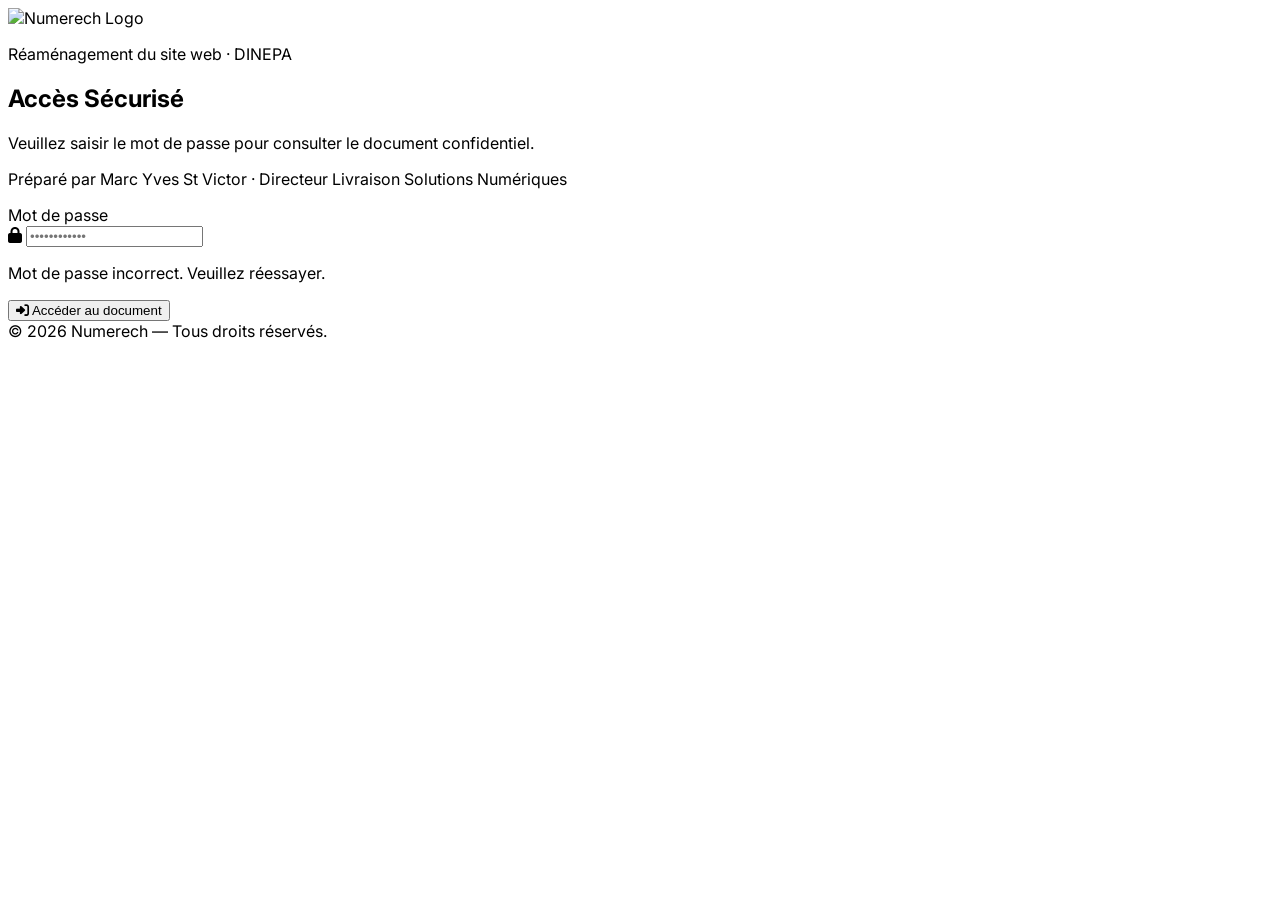
==== commit 39bc764b: "Rename index_1.html to index.html" ====
--- a/index.html
+++ b/index.html
@@ -1,426 +1,3124 @@
 <!DOCTYPE html>
-<html lang="fr">
+<html lang="fr" class="scroll-smooth">
 <head>
   <meta charset="UTF-8">
   <meta name="viewport" content="width=device-width, initial-scale=1.0">
-  <meta name="description" content="Offre technique Numerech — Portail Numérique de Services et de Relation Usager DINEPA">
-  <title>Offre Technique DINEPA — Numerech</title>
-  <link rel="icon" type="image/png" sizes="32x32" href="./numerech-logo.png">
-  <link rel="icon" type="image/png" sizes="16x16" href="./numerech-logo.png">
+  <meta name="description" content="Proposition technique et financière Numerech pour le réaménagement du site web institutionnel de la DINEPA et de l’OREPA Ouest.">
+  <title>Réaménagement du Site Web Institutionnel de la DINEPA — Numerech</title>
+
+  <!-- Tailwind CSS CDN -->
+  <script src="https://cdn.tailwindcss.com"></script>
+  <script>
+    tailwind.config = {
+      theme: {
+        extend: {
+          colors: {
+            dinepa: {
+              blue: '#005691',
+              dark: '#002B49',
+              light: '#E6F0F8',
+              accent: '#00A8CC'
+            },
+            numerech: {
+              red: '#d93632',
+              redHover: '#b82723',
+              blue: '#69b6dc'
+            }
+          }
+        }
+      }
+    };
+  </script>
+
+  <!-- Google Fonts & FontAwesome -->
   <link rel="preconnect" href="https://fonts.googleapis.com">
   <link rel="preconnect" href="https://fonts.gstatic.com" crossorigin>
-  <link href="https://fonts.googleapis.com/css2?family=Inter:wght@400;500;600;700;800&family=Manrope:wght@600;700;800&display=swap" rel="stylesheet">
-  <link rel="stylesheet" href="styles.css">
+  <link href="https://fonts.googleapis.com/css2?family=Inter:wght@300;400;500;600;700;800&display=swap" rel="stylesheet">
+  <link rel="stylesheet" href="https://cdnjs.cloudflare.com/ajax/libs/font-awesome/6.4.0/css/all.min.css">
+
+  <style>
+    body { font-family: 'Inter', sans-serif; }
+    [hidden] { display: none !important; }
+
+    /* Éléments réservés à la version imprimée */
+    .print-only { display: none; }
+
+    /* Ancrage sous la barre supérieure fixe */
+    section[id] { scroll-margin-top: 5.5rem; }
+
+    /* Navigation dynamique active */
+    .toc-link.active {
+      background-color: #E6F0F8;
+      color: #002B49;
+      font-weight: 700;
+      border-left: 4px solid #005691;
+      padding-left: 1rem;
+    }
+
+    /* Mise en page imprimée / PDF */
+    @media print {
+      @page { size: A4; margin: 16mm 12mm 18mm; }
+
+      .no-print, #login-screen { display: none !important; }
+      body { background: #fff !important; color: #000 !important; }
+      * { -webkit-print-color-adjust: exact; print-color-adjust: exact; }
+      .print-only { display: block !important; }
+
+      .shadow-xl, .shadow-md, .shadow-sm { box-shadow: none !important; }
+      .layout-grid { display: block !important; }
+      .sidebar { display: none !important; }
+      .overflow-x-auto { overflow: visible !important; }
+
+      main > section {
+        break-before: page;
+        border: 0 !important;
+        padding: 0 !important;
+      }
+      main > section:first-of-type { break-before: auto; }
+
+      h1, h2, h3, h4 { break-after: avoid; }
+      tr, li, .rounded-xl { break-inside: avoid; }
+      thead { display: table-header-group; }
+      p, li { orphans: 3; widows: 3; }
+
+      a { color: inherit !important; text-decoration: none !important; }
+    }
+  </style>
 </head>
-<body>
-
-  <header class="topbar no-print">
-    <div class="topbar-inner">
-      <a class="brand" href="#cover" aria-label="Retour à la couverture">
-        <img src="logo-numerech.png" alt="Numerech" class="numerech-logo topbar-logo">
-      </a>
-
-      <div class="document-label">
-        <span class="document-dot"></span>
-        Offre technique · DINEPA
-      </div>
-
-      <div class="top-actions">
-        <!-- <button class="icon-button" id="themeToggle" type="button" title="Changer l'apparence" aria-label="Changer l'apparence">◐</button> -->
-        <button class="print-button" id="printButton" type="button">Imprimer / PDF</button>
+<body class="bg-slate-50 text-slate-800 antialiased leading-relaxed">
+
+  <!-- ÉCRAN DE CONNEXION SÉCURISÉ -->
+  <section id="login-screen" class="min-h-screen flex items-center justify-center px-4 py-10 bg-gradient-to-br from-slate-900 via-slate-800 to-dinepa-dark">
+    <div class="w-full max-w-md bg-white rounded-2xl shadow-2xl border border-slate-200 p-8 sm:p-10 text-center">
+      <div class="flex justify-center mb-6">
+        <img src="https://dinepa.numerech.net/logo-numerech.png" alt="Numerech Logo" class="h-12 object-contain">
+      </div>
+      <p class="text-xs font-bold tracking-[0.2em] uppercase text-dinepa-blue mb-1">Réaménagement du site web · DINEPA</p>
+      <h1 class="text-2xl font-extrabold text-slate-900 mb-2">Accès Sécurisé</h1>
+      <p class="text-sm text-slate-500 mb-3">Veuillez saisir le mot de passe pour consulter le document confidentiel.</p>
+      <p class="text-[11px] text-slate-500 mb-6">Préparé par Marc Yves St Victor · Directeur Livraison Solutions Numériques</p>
+
+      <form id="login-form" onsubmit="handleLogin(event)" class="space-y-4 text-left">
+        <div>
+          <label for="password-input" class="block text-xs font-bold uppercase tracking-wider text-slate-700 mb-2">Mot de passe</label>
+          <div class="relative">
+            <i class="fa-solid fa-lock absolute left-3 top-1/2 -translate-y-1/2 text-slate-400"></i>
+            <input id="password-input" type="password" required autocomplete="current-password" aria-describedby="login-error"
+              class="w-full rounded-xl border border-slate-300 pl-10 pr-4 py-3 text-sm focus:outline-none focus:ring-2 focus:ring-dinepa-blue focus:border-transparent transition-all"
+              placeholder="••••••••••••">
+          </div>
+        </div>
+        <p id="login-error" class="text-xs text-numerech-red font-semibold hidden" role="alert" aria-live="polite">Mot de passe incorrect. Veuillez réessayer.</p>
+        <button type="submit" class="w-full rounded-xl bg-numerech-red hover:bg-numerech-redHover text-white font-bold py-3 px-4 shadow-lg transition-all flex items-center justify-center gap-2">
+          <i class="fa-solid fa-right-to-bracket"></i>
+          Accéder au document
+        </button>
+      </form>
+      <div class="mt-8 pt-4 border-t border-slate-100 text-xs text-slate-400">
+        © 2026 Numerech — Tous droits réservés.
       </div>
     </div>
-  </header>
-
-  <div class="progress-bar no-print"><span id="progress"></span></div>
-
-  <div class="layout">
-
-    <aside class="sidebar no-print">
-      <div class="sidebar-card">
-        <div class="toc-heading">
-          <span>Navigation</span>
-          <small>DOCUMENT</small>
-        </div>
-
-        <nav id="toc">
-          <a href="#sec1" data-section="sec1"><span>01</span>Résumé exécutif</a>
-          <a href="#sec2" data-section="sec2"><span>02</span>Compréhension des besoins</a>
-          <a href="#sec3" data-section="sec3"><span>03</span>Solution fonctionnelle</a>
-          <a href="#sec4" data-section="sec4"><span>04</span>Architecture & sécurité</a>
-          <a href="#sec5" data-section="sec5"><span>05</span>Méthodologie & gouvernance</a>
-          <a href="#sec6" data-section="sec6"><span>06</span>Conduite du changement</a>
-          <a href="#sec7" data-section="sec7"><span>07</span>Planning & livrables</a>
-        </nav>
-
-        <div class="sidebar-footer">
-          <span class="status-dot"></span>
-          Proposition technique · v1.0.0
-        </div>
-      </div>
-    </aside>
-
-    <main class="document">
-
-      <section id="cover" class="cover document-section">
-        <div class="cover-accent"></div>
-
-        <div class="cover-top">
-          <div class="dinepa-lockup">
-            <strong>DINEPA</strong>
-            <small>Direction Nationale de l'Eau Potable<br>et de l'Assainissement</small>
+  </section>
+
+  <!-- CONTENU PRINCIPAL PROTÉGÉ -->
+  <div id="offer-content" hidden>
+
+    <!-- BARRE SUPÉRIEURE -->
+    <header class="sticky top-0 z-50 bg-white/90 backdrop-blur-md border-b border-slate-200 shadow-sm no-print">
+      <div class="max-w-7xl mx-auto px-4 sm:px-6 lg:px-8 h-16 flex items-center justify-between gap-4">
+        <div class="flex items-center gap-4">
+          <img src="https://dinepa.numerech.net/logo-numerech.png" alt="Numerech Logo" class="h-8 object-contain">
+          <div class="hidden sm:block h-6 w-px bg-slate-200"></div>
+          <div class="hidden sm:block">
+            <span class="block text-xs font-extrabold uppercase tracking-wider text-dinepa-dark">Réaménagement du Site Web</span>
+            <span class="block text-[11px] text-slate-500">DINEPA / OREPA Ouest · 2026</span>
           </div>
-          <div class="cover-brand-panel">
-            <img src="logo-numerech.png" alt="Numerech" class="numerech-logo cover-logo">
-            <div class="proposal-tag">OFFRE TECHNIQUE · <b>2026</b></div>
+        </div>
+        <div class="flex items-center gap-3">
+          <button onclick="window.print()" class="bg-numerech-red hover:bg-numerech-redHover text-white px-4 py-2 rounded-full text-xs font-bold transition-all shadow-md flex items-center gap-2">
+            <i class="fa-solid fa-file-pdf"></i>
+            <span>Imprimer / PDF</span>
+          </button>
+          <button onclick="handleLogout()" class="bg-slate-100 hover:bg-slate-200 text-slate-700 px-3 py-2 rounded-full text-xs font-semibold transition-all">
+            <i class="fa-solid fa-arrow-right-from-bracket mr-1"></i>
+            Déconnexion
+          </button>
+        </div>
+      </div>
+    </header>
+
+    <!-- STRUCTURE ET CONTENU -->
+    <div class="max-w-7xl mx-auto px-4 sm:px-6 lg:px-8 py-8">
+      <div class="layout-grid grid lg:grid-cols-[280px_1fr] gap-8 items-start">
+
+        <!-- TABLE DES MATIÈRES (SIDEBAR) -->
+        <aside class="sidebar sticky top-24 hidden lg:block no-print">
+          <div class="bg-white rounded-2xl border border-slate-200 p-5 shadow-sm">
+            <p class="text-[11px] font-extrabold uppercase tracking-widest text-slate-500 mb-4">Table des matières</p>
+            <nav id="toc-nav" class="space-y-1 text-xs">
+              <a href="#resume-executif" class="toc-link block px-3 py-2 rounded-lg text-slate-600 hover:bg-slate-50 hover:text-dinepa-dark transition-all">Résumé exécutif</a>
+              <div class="my-2 border-t border-slate-100"></div>
+              <a href="#section-1" class="toc-link block px-3 py-2 rounded-lg text-slate-600 hover:bg-slate-50 hover:text-dinepa-dark transition-all">1. Présentation &amp; Compréhension</a>
+              <a href="#section-2" class="toc-link block px-3 py-2 rounded-lg text-slate-600 hover:bg-slate-50 hover:text-dinepa-dark transition-all">2. Objectifs &amp; Résultats</a>
+              <a href="#section-3" class="toc-link block px-3 py-2 rounded-lg text-slate-600 hover:bg-slate-50 hover:text-dinepa-dark transition-all">3. Méthodologie d’Approche</a>
+              <a href="#section-4" class="toc-link block px-3 py-2 rounded-lg text-slate-600 hover:bg-slate-50 hover:text-dinepa-dark transition-all">4. Solution Technique</a>
+              <a href="#section-5" class="toc-link block px-3 py-2 rounded-lg text-slate-600 hover:bg-slate-50 hover:text-dinepa-dark transition-all">5. Plan de Travail &amp; Calendrier</a>
+              <a href="#section-6" class="toc-link block px-3 py-2 rounded-lg text-slate-600 hover:bg-slate-50 hover:text-dinepa-dark transition-all">6. Livrables &amp; Qualité</a>
+              <a href="#section-7" class="toc-link block px-3 py-2 rounded-lg text-slate-600 hover:bg-slate-50 hover:text-dinepa-dark transition-all">7. Sécurité &amp; Risques</a>
+              <a href="#section-8" class="toc-link block px-3 py-2 rounded-lg text-slate-600 hover:bg-slate-50 hover:text-dinepa-dark transition-all">8. Formation &amp; Transfert</a>
+              <a href="#section-9" class="toc-link block px-3 py-2 rounded-lg text-slate-600 hover:bg-slate-50 hover:text-dinepa-dark transition-all">9. Offre Financière</a>
+            </nav>
           </div>
-        </div>
-
-        <div class="cover-content">
-          <p class="eyebrow">PORTAIL NUMÉRIQUE DE SERVICES & RELATION USAGER</p>
-          <h1>Une plateforme numérique<br><em>au service des usagers.</em></h1>
-          <p class="cover-lead">
-            Proposition technique pour le réaménagement et l'outillage du portail web
-            institutionnel et territorial de la DINEPA / OREPA Ouest.
-          </p>
-
-          <div class="cover-author">
-            <div class="author-avatar">MV</div>
-            <div>
-              <span>PRÉPARÉ PAR</span>
-              <strong>Marc Yves St Victor</strong>
-              <p>ITIL PPO/OSA · Directeur Livraison des Solutions Technologiques</p>
-            </div>
+        </aside>
+
+        <!-- CONTENU DES SECTIONS -->
+        <main class="space-y-8 min-w-0">
+
+          <!-- SOMMAIRE (VERSION IMPRIMÉE) -->
+          <div class="print-only mb-8">
+            <h2 class="text-2xl font-extrabold text-dinepa-dark m-0 mb-1">Sommaire</h2>
+            <p class="text-sm text-slate-500 m-0 mb-5">Réaménagement du Site Web Institutionnel de la DINEPA</p>
+            <ol class="space-y-2 text-sm text-slate-700">
+              <li>Résumé exécutif</li>
+              <li>1. Présentation et compréhension du mandat</li>
+              <li>2. Objectifs et résultats attendus</li>
+              <li>3. Approche méthodologique et démarche d’exécution</li>
+              <li>4. Solution technique et principes de mise en œuvre</li>
+              <li>5. Plan de travail et calendrier d’exécution</li>
+              <li>6. Livrables, contrôle qualité et réception</li>
+              <li>7. Sécurité, continuité et gestion des risques</li>
+              <li>8. Formation, documentation et assistance</li>
+              <li>9. Offre financière</li>
+            </ol>
           </div>
-        </div>
-
-        <div class="cover-bottom">
-          <div><span>Préparé pour</span><strong>DINEPA / OREPA Ouest</strong></div>
-          <div><span>Document</span><strong>Proposition technique</strong></div>
-          <div><span>Version</span><strong>1.0.0 · Septembre 2026</strong></div>
-        </div>
-      </section>
-
-      <section class="executive-strip">
-        <div class="executive-item">
-          <span class="mini-icon">01</span>
-          <div><strong>Informer</strong><small>Accéder à l'information utile</small></div>
-        </div>
-        <div class="executive-item">
-          <span class="mini-icon">02</span>
-          <div><strong>Payer</strong><small>Faciliter les paiements numériques</small></div>
-        </div>
-        <div class="executive-item">
-          <span class="mini-icon">03</span>
-          <div><strong>Signaler</strong><small>Créer et suivre une demande</small></div>
-        </div>
-        <div class="executive-item">
-          <span class="mini-icon">04</span>
-          <div><strong>Contacter</strong><small>Connecter les canaux de service</small></div>
-        </div>
-      </section>
-
-      <section id="sec1" class="document-section">
-        <div class="section-header">
-          <div class="section-number">01</div>
-          <div>
-            <p class="eyebrow">CADRAGE STRATÉGIQUE</p>
-            <h2>Résumé exécutif</h2>
-          </div>
-        </div>
-
-        <div class="lead-panel">
-          <p>
-            Le projet proposé dépasse le cadre d'une simple refonte graphique. Il vise à faire
-            évoluer le site institutionnel vers un <strong>Portail Numérique de Services et de
-            Relation Usager</strong>, capable de rapprocher les services de la DINEPA des usagers,
-            de structurer les demandes et de soutenir progressivement la digitalisation des
-            processus.
-          </p>
-        </div>
-
-        <div class="subsection">
-          <h3>1.1. Contexte du projet et enjeux</h3>
-          <p>
-            La transformation numérique constitue un levier pour faciliter l'accès à l'information,
-            simplifier certaines démarches, améliorer la traçabilité des demandes et renforcer
-            la proximité entre la DINEPA, les OREPA, les CTE et les usagers.
-          </p>
-        </div>
-
-        <div class="subsection">
-          <h3>1.2. Vision cible</h3>
-          <div class="two-column-cards">
-            <article class="feature-card">
-              <span class="card-kicker">01 · CŒUR MÉTIER</span>
-              <h4>Services & Relation Usager</h4>
-              <p>Espace Usager, demandes, paiements, signalements, suivi des tickets et articulation avec le Centre d'Appels 5959.</p>
-            </article>
-            <article class="feature-card">
-              <span class="card-kicker">02 · VITRINE</span>
-              <h4>Institution & Communication</h4>
-              <p>Actualités, projets, travaux, documents, alertes et information territoriale structurée.</p>
-            </article>
-          </div>
-        </div>
-
-        <div class="subsection">
-          <h3>1.3. Objectifs stratégiques</h3>
-          <div class="objective-grid">
-            <div><b>Recouvrement</b><span>Faciliter les paiements numériques et contribuer à l'amélioration des mécanismes de recouvrement.</span></div>
-            <div><b>Modernisation</b><span>Mettre en place un guichet numérique pour les demandes, doléances et signalements.</span></div>
-            <div><b>Proximité</b><span>Structurer l'information et les services selon les OREPA, CTE et zones de desserte.</span></div>
-            <div><b>Transparence</b><span>Valoriser les projets, travaux, communications et informations publiques.</span></div>
-          </div>
-        </div>
-      </section>
-
-      <section id="sec2" class="document-section">
-        <div class="section-header">
-          <div class="section-number">02</div>
-          <div>
-            <p class="eyebrow">DIAGNOSTIC</p>
-            <h2>Compréhension des besoins & analyse de l'existant</h2>
-          </div>
-        </div>
-
-        <div class="subsection">
-          <h3>2.1. Évaluation du site actuel</h3>
-          <p>
-            L'analyse du portail public fait apparaître une vocation principalement institutionnelle.
-            Les principaux axes d'évolution concernent l'accès aux services, la structuration des
-            parcours usagers, la territorialisation de l'information et l'intégration progressive
-            des services numériques.
-          </p>
-          <div class="callout warning">
-            <strong>Point de cadrage</strong>
-            <span>Les constats détaillés devront être validés avec la DINEPA pendant la phase de cadrage afin de tenir compte des évolutions récentes du système d'information.</span>
-          </div>
-        </div>
-
-        <div class="subsection">
-          <h3>2.2. Dispositifs numériques existants</h3>
-          <div class="data-table">
-            <div class="table-row table-head"><span>Dispositif</span><span>Rôle dans la cible</span><span>Dépendance</span></div>
-            <div class="table-row"><span><b>Centre d'Appels 5959</b></span><span>Assistance, demandes et suivi</span><span>API / CRM / mécanisme d'échange à confirmer</span></div>
-            <div class="table-row"><span><b>MonCash / Natcash</b></span><span>Paiement numérique</span><span>API, conventions et réconciliation à confirmer</span></div>
-            <div class="table-row"><span><b>Systèmes métier</b></span><span>Facturation, abonnements, données opérationnelles</span><span>Architecture et interfaces à confirmer</span></div>
-          </div>
-        </div>
-
-        <div class="subsection">
-          <h3>2.3. Parcours usagers clés</h3>
-          <div class="journey-grid">
-            <div class="journey"><span>01</span><b>INFORMER</b><small>Actualités, travaux, alertes, documents et informations locales.</small></div>
-            <div class="journey"><span>02</span><b>PAYER</b><small>Identification, paiement, confirmation et justificatif selon les systèmes disponibles.</small></div>
-            <div class="journey"><span>03</span><b>SIGNALER</b><small>Soumission, qualification, affectation et suivi d'un ticket.</small></div>
-            <div class="journey"><span>04</span><b>CONTACTER</b><small>5959, contacts, FAQ et canaux d'assistance complémentaires.</small></div>
-          </div>
-        </div>
-
-        <div class="subsection">
-          <h3>2.4. Périmètre, hypothèses & dépendances</h3>
-          <ul class="clean-list">
-            <li>Accès et autorisations fournis par la DINEPA pour les systèmes concernés.</li>
-            <li>Disponibilité des API, environnements de test et conventions des partenaires.</li>
-            <li>Disponibilité des données de facturation, abonnés, structures et zones.</li>
-            <li>Validation des workflows, rôles, règles de gestion et contenus par les équipes désignées.</li>
-            <li>Confirmation des exigences de sécurité, de conservation des données et d'hébergement.</li>
+
+          <!-- RÉSUMÉ EXÉCUTIF -->
+          <section id="resume-executif" class="bg-white rounded-2xl border border-slate-200 shadow-sm overflow-hidden">
+
+            <!-- Bandeau de titre -->
+            <div class="bg-dinepa-dark text-white p-6 sm:p-10">
+              <p class="text-[11px] font-bold uppercase tracking-[0.2em] text-dinepa-accent mb-3">Proposition technique et financière · 2026</p>
+              <h1 class="text-3xl sm:text-4xl font-extrabold leading-tight mb-4">Réaménagement du Site Web Institutionnel de la DINEPA</h1>
+              <p class="text-sm text-sky-100 max-w-3xl">
+                Modernisation, sécurisation et accompagnement du site institutionnel — DINEPA, OREPA Ouest, OREPAs et Centres Techniques d’Exploitation.
+              </p>
+
+              <div class="mt-6 pt-5 border-t border-white/15 grid sm:grid-cols-2 gap-6 text-xs">
+                <div class="min-w-0">
+                  <p class="text-sky-200 uppercase tracking-wider font-bold text-[10px] mb-1">Préparé par</p>
+                  <p class="font-bold text-white m-0">Marc Yves St Victor</p>
+                  <p class="text-sky-100 m-0">ITIL PPO/OSA</p>
+                  <p class="text-sky-100 m-0">Directeur Livraison Solutions Numériques</p>
+                  <p class="text-sky-100 m-0">Numerech</p>
+                </div>
+                <div class="min-w-0 sm:text-right">
+                  <p class="text-sky-200 uppercase tracking-wider font-bold text-[10px] mb-1">Destinataire</p>
+                  <p class="font-bold text-white m-0">DINEPA / OREPA Ouest</p>
+                  <p class="text-sky-100 m-0">Direction Nationale de l’Eau Potable et de l’Assainissement</p>
+                  <p class="text-sky-100 m-0">Octobre 2026</p>
+                </div>
+              </div>
+            </div>
+
+            <!-- Corps du résumé -->
+            <div class="p-6 sm:p-10 space-y-6">
+              <div class="flex items-center gap-3">
+                <div class="w-10 h-10 rounded-xl bg-dinepa-light text-dinepa-blue flex items-center justify-center shrink-0">
+                  <i class="fa-solid fa-file-lines text-lg"></i>
+                </div>
+                <div>
+                  <h2 class="text-2xl font-extrabold text-dinepa-dark m-0">Résumé exécutif</h2>
+                  <p class="text-xs text-slate-500 uppercase tracking-wider font-semibold">L’essentiel de l’offre en une page</p>
+                </div>
+              </div>
+
+              <p class="text-slate-700 leading-relaxed">
+                La DINEPA, de concert avec l’OREPA Ouest, engage le réaménagement de son site web institutionnel afin de mieux valoriser ses missions et services, d’organiser ses contenus et de renforcer la visibilité de ses structures déconcentrées, notamment les OREPAs et les Centres Techniques d’Exploitation. Numerech propose une démarche progressive en huit phases, conduite sur douze semaines.
+              </p>
+
+              <p class="text-slate-700 leading-relaxed">
+                La prestation couvre l’audit de la plateforme WordPress existante, l’inventaire et la réorganisation des contenus, la conception de l’architecture et de l’interface, la modernisation du site, les tests et la mise en production, puis la documentation, la formation des administrateurs et une assistance technique de vingt-quatre mois.
+              </p>
+
+              <p class="text-slate-700 leading-relaxed">
+                Trois principes structurent l’intervention : la préservation des contenus et fonctionnalités existants, le maintien de l’hébergement actuel et la validation de chaque étape par la DINEPA. Aucune suppression définitive n’est réalisée sans sauvegarde préalable et validation.
+              </p>
+
+              <!-- Chiffres clés -->
+              <div class="grid grid-cols-2 lg:grid-cols-4 gap-4 pt-2">
+                <div class="p-5 rounded-xl bg-slate-50 border border-slate-200 text-center">
+                  <p class="text-3xl font-extrabold text-dinepa-dark leading-none mb-1">12</p>
+                  <p class="text-[11px] uppercase tracking-wider font-bold text-slate-500 m-0">semaines de réalisation</p>
+                </div>
+                <div class="p-5 rounded-xl bg-slate-50 border border-slate-200 text-center">
+                  <p class="text-3xl font-extrabold text-dinepa-dark leading-none mb-1">8</p>
+                  <p class="text-[11px] uppercase tracking-wider font-bold text-slate-500 m-0">phases séquentielles</p>
+                </div>
+                <div class="p-5 rounded-xl bg-slate-50 border border-slate-200 text-center">
+                  <p class="text-3xl font-extrabold text-dinepa-dark leading-none mb-1">10</p>
+                  <p class="text-[11px] uppercase tracking-wider font-bold text-slate-500 m-0">livrables validés</p>
+                </div>
+                <div class="p-5 rounded-xl bg-slate-50 border border-slate-200 text-center">
+                  <p class="text-3xl font-extrabold text-dinepa-dark leading-none mb-1">24</p>
+                  <p class="text-[11px] uppercase tracking-wider font-bold text-slate-500 m-0">mois d’assistance</p>
+                </div>
+              </div>
+
+              <!-- Bandeau forfait -->
+              <div class="p-5 rounded-xl bg-slate-50 border border-slate-200 flex flex-wrap items-center justify-between gap-4">
+                <div>
+                  <p class="text-[10px] uppercase tracking-widest text-slate-500 font-bold m-0">Forfait global</p>
+                  <p class="text-2xl font-extrabold text-dinepa-dark m-0 whitespace-nowrap">12 500 USD</p>
+                </div>
+                <div class="text-sm text-slate-600 space-y-1">
+                  <p class="m-0">Paiement en gourdes haïtiennes au taux de référence de la BRH.</p>
+                  <p class="m-0">Échéancier 50 % / 20 % / 30 % adossé aux jalons du mandat.</p>
+                </div>
+                <a href="#section-9" class="bg-numerech-red hover:bg-numerech-redHover text-white px-4 py-2 rounded-full text-xs font-bold transition-all shadow-md flex items-center gap-2">
+                  <i class="fa-solid fa-arrow-down"></i>
+                  <span>Offre financière</span>
+                </a>
+              </div>
+            </div>
+          </section>
+
+          <!-- SECTION 01 -->
+          <section id="section-1" class="bg-white rounded-2xl border border-slate-200 p-6 sm:p-10 shadow-sm space-y-8">
+            <div class="flex items-start gap-4 border-b border-slate-100 pb-6">
+              <div class="w-12 h-12 rounded-xl bg-dinepa-dark text-dinepa-accent flex items-center justify-center font-extrabold text-lg shrink-0 shadow-md">01</div>
+              <div>
+                <p class="text-xs font-bold uppercase tracking-widest text-numerech-red">Présentation et cadrage</p>
+                <h2 class="text-2xl font-extrabold text-dinepa-dark">1. PRÉSENTATION ET COMPRÉHENSION DU MANDAT</h2>
+              </div>
+            </div>
+
+            <!-- Adaptation structurée du texte utilisateur -->
+            <div id="contexte" class="space-y-6">
+              <div class="flex items-center gap-3">
+                <div class="w-10 h-10 rounded-xl bg-dinepa-light text-dinepa-blue flex items-center justify-center shrink-0">
+                  <i class="fa-solid fa-building-columns text-lg"></i>
+                </div>
+                <div>
+                  <h3 class="text-lg font-bold text-slate-900 m-0">1.1. Contexte et justification du mandat</h3>
+                  <p class="text-xs text-slate-500 uppercase tracking-wider font-semibold">Modernisation institutionnelle &amp; numérique</p>
+                </div>
+              </div>
+
+              <p class="text-slate-700 leading-relaxed">
+                Dans le cadre du renforcement du secteur de l’Eau Potable et de l’Assainissement, la <strong>Direction Nationale de l’Eau Potable et de l’Assainissement (DINEPA)</strong>, de concert avec l’<strong>OREPA OUEST</strong>, entend réaménager et moderniser son site web institutionnel afin d’améliorer l’accès à l’information, de mieux organiser ses contenus et de renforcer la visibilité de ses missions, activités, services et structures déconcentrées, notamment les OREPAs et les Centres Techniques d’Exploitation (CTEs).
+              </p>
+
+              <!-- Grille visuelle des 3 piliers -->
+              <div class="grid sm:grid-cols-3 gap-4 my-6">
+                <div class="p-5 rounded-xl bg-slate-50 border border-slate-200">
+                  <div class="w-10 h-10 rounded-lg bg-sky-100 text-sky-700 flex items-center justify-center mb-3">
+                    <i class="fa-solid fa-bullhorn text-lg"></i>
+                  </div>
+                  <h4 class="font-bold text-slate-900 text-sm mb-1">Communication &amp; Diffusion</h4>
+                  <p class="text-sm text-slate-600 m-0">Un outil stratégique d’information auprès des usagers, des partenaires et de la population.</p>
+                </div>
+
+                <div class="p-5 rounded-xl bg-slate-50 border border-slate-200">
+                  <div class="w-10 h-10 rounded-lg bg-sky-100 text-sky-700 flex items-center justify-center mb-3">
+                    <i class="fa-solid fa-handshake-angle text-lg"></i>
+                  </div>
+                  <h4 class="font-bold text-slate-900 text-sm mb-1">Dimension Opérationnelle</h4>
+                  <p class="text-sm text-slate-600 m-0">Valorisation des services du CTE/RMPP et accompagnement optimisé de sa clientèle.</p>
+                </div>
+
+                <div class="p-5 rounded-xl bg-slate-50 border border-slate-200">
+                  <div class="w-10 h-10 rounded-lg bg-sky-100 text-sky-700 flex items-center justify-center mb-3">
+                    <i class="fa-solid fa-shield-halved text-lg"></i>
+                  </div>
+                  <h4 class="font-bold text-slate-900 text-sm mb-1">Évolution Cohérente</h4>
+                  <p class="text-sm text-slate-600 m-0">Refonte ergonomique, technique et sécuritaire tout en maintenant l’hébergement existant.</p>
+                </div>
+              </div>
+
+              <p class="text-slate-700 leading-relaxed">
+                Le mandat vise ainsi une évolution cohérente du site existant, portant sur son interface, son architecture de navigation, l’organisation de ses contenus, ses fonctionnalités, ses performances et sa sécurité, tout en conservant l’hébergement actuel et en préservant les contenus, documents, médias et fonctionnalités pertinents.
+              </p>
+            </div>
+
+            <!-- Suite Section 1 -->
+            <div id="comprehension" class="space-y-4 border-t border-slate-100 pt-6">
+              <div class="flex items-center gap-3">
+  <div class="w-10 h-10 rounded-xl bg-dinepa-light text-dinepa-blue flex items-center justify-center shrink-0">
+    <i class="fa-solid fa-lightbulb text-lg"></i>
+  </div>
+  <div>
+    <h3 class="text-lg font-bold text-slate-900 m-0">1.2. Compréhension du mandat par Numerech</h3>
+    <p class="text-xs text-slate-500 uppercase tracking-wider font-semibold">Analyse des enjeux et de la portée</p>
+  </div>
+</div>
+
+              <ul class="space-y-2 text-sm text-slate-700">
+                <li class="flex gap-3 items-start"><i class="fa-solid fa-check text-dinepa-blue mt-1"></i><span>Renouveler l’image institutionnelle via une interface moderne, adaptative et accessible.</span></li>
+                <li class="flex gap-3 items-start"><i class="fa-solid fa-check text-dinepa-blue mt-1"></i><span>Réorganiser l’arborescence et faciliter la navigation vers les espaces OREPA et CTE.</span></li>
+                <li class="flex gap-3 items-start"><i class="fa-solid fa-check text-dinepa-blue mt-1"></i><span>Optimiser l’accès à la médiathèque et aux documents officiels avec système de recherche.</span></li>
+                <li class="flex gap-3 items-start"><i class="fa-solid fa-check text-dinepa-blue mt-1"></i><span>Assurer la continuité et la pérennité du site, la formation des équipes et un accompagnement de 2 ans.</span></li>
+              </ul>
+            </div>
+            <!-- SECTION 1.3 : PRINCIPES DIRECTEURS -->
+<div id="principes" class="space-y-6 border-t border-slate-100 pt-6">
+  <div class="flex items-center gap-3">
+    <div class="w-10 h-10 rounded-xl bg-dinepa-light text-dinepa-blue flex items-center justify-center shrink-0">
+      <i class="fa-solid fa-compass text-lg"></i>
+    </div>
+    <div>
+      <h3 class="text-lg font-bold text-slate-900 m-0">1.3. Principes directeurs</h3>
+      <p class="text-xs text-slate-500 uppercase tracking-wider font-semibold">Fondements méthodologiques de l’intervention</p>
+    </div>
+  </div>
+
+  <p class="text-slate-700 leading-relaxed">
+    Pour répondre aux attentes de la DINEPA, Numerech propose de fonder son intervention sur les principes directeurs suivants :
+  </p>
+
+  <div class="grid sm:grid-cols-2 gap-4">
+    <!-- Principe 1 -->
+    <div class="p-5 rounded-xl bg-slate-50 border border-slate-200 space-y-2">
+      <div class="flex items-center gap-2 text-dinepa-blue font-bold text-sm">
+        <i class="fa-solid fa-box-archive"></i>
+        <h4>Préservation des contenus et des fonctionnalités</h4>
+      </div>
+      <p class="text-sm text-slate-600 m-0 leading-relaxed">
+        Les pages, textes, documents, médias et fonctionnalités existants seront inventoriés et classés pour être conservés, actualisés ou archivés. Aucune suppression définitive ne sera effectuée sans sauvegarde préalable et validation de la DINEPA.
+      </p>
+    </div>
+
+    <!-- Principe 2 -->
+    <div class="p-5 rounded-xl bg-slate-50 border border-slate-200 space-y-2">
+      <div class="flex items-center gap-2 text-dinepa-blue font-bold text-sm">
+        <i class="fa-solid fa-server"></i>
+        <h4>Réutilisation de l’environnement existant</h4>
+      </div>
+      <p class="text-sm text-slate-600 m-0 leading-relaxed">
+        L’audit confirmera la démarche technique pour privilégier l’amélioration de l’environnement actuel, tout en respectant l’exigence de maintien de l’hébergement existant. Toute évolution majeure sera soumise à l’approbation préalable de la DINEPA.
+      </p>
+    </div>
+
+    <!-- Principe 3 -->
+    <div class="p-5 rounded-xl bg-slate-50 border border-slate-200 space-y-2">
+      <div class="flex items-center gap-2 text-dinepa-blue font-bold text-sm">
+        <i class="fa-solid fa-mobile-screen-button"></i>
+        <h4>Accessibilité et fluidité de navigation</h4>
+      </div>
+      <p class="text-sm text-slate-600 m-0 leading-relaxed">
+        La réorganisation de l’interface visera à rendre les parcours des visiteurs plus simples et cohérents, assurant une expérience adaptée aux ordinateurs, tablettes et téléphones mobiles.
+      </p>
+    </div>
+
+    <!-- Principe 4 -->
+    <div class="p-5 rounded-xl bg-slate-50 border border-slate-200 space-y-2">
+      <div class="flex items-center gap-2 text-dinepa-blue font-bold text-sm">
+        <i class="fa-solid fa-shield-halved"></i>
+        <h4>Sécurité et continuité de service</h4>
+      </div>
+      <p class="text-sm text-slate-600 m-0 leading-relaxed">
+        La sécurité, les sauvegardes, la restauration et la gestion des accès seront intégrées à la démarche. Les interventions susceptibles d’affecter le service seront planifiées et communiquées à la DINEPA.
+      </p>
+    </div>
+
+    <!-- Principe 5 (Plein format) -->
+    <div class="sm:col-span-2 p-5 rounded-xl bg-slate-50 border border-slate-200 space-y-2">
+      <div class="flex items-center gap-2 text-dinepa-blue font-bold text-sm">
+        <i class="fa-solid fa-users-gear"></i>
+        <h4>Validation et transfert de compétences</h4>
+      </div>
+      <p class="text-sm text-slate-600 m-0 leading-relaxed">
+        Les principales étapes seront soumises aux validations de la DINEPA et de l’OREPA OUEST. La documentation et la formation permettront aux administrateurs de maîtriser la gestion courante des contenus et des droits d’accès.
+      </p>
+    </div>
+  </div>
+</div>
+
+<!-- SECTION 1.4 : RÉSULTAT GLOBAL RECHERCHÉ -->
+<div id="resultat" class="space-y-6 border-t border-slate-100 pt-6">
+  <div class="flex items-center gap-3">
+    <div class="w-10 h-10 rounded-xl bg-dinepa-light text-dinepa-blue flex items-center justify-center shrink-0">
+      <i class="fa-solid fa-bullseye text-lg"></i>
+    </div>
+    <div>
+      <h3 class="text-lg font-bold text-slate-900 m-0">1.4. Résultat global recherché</h3>
+      <p class="text-xs text-slate-500 uppercase tracking-wider font-semibold">Impact et finalité de la prestation</p>
+    </div>
+  </div>
+
+  <p class="text-slate-700 leading-relaxed">
+    À travers cette intervention, Numerech entend accompagner la DINEPA dans la mise à disposition d’un site institutionnel modernisé, mieux organisé, plus accessible et plus facile à administrer, tout en préservant les ressources informationnelles pertinentes et en maintenant l’hébergement existant.
+  </p>
+
+  <div class="p-5 rounded-xl bg-sky-50/60 border border-sky-100 space-y-3">
+    <div class="flex items-center gap-2 text-dinepa-dark font-bold text-sm">
+      <i class="fa-solid fa-circle-check text-dinepa-blue"></i>
+      <span>Bénéfices clés de la plateforme modernisée</span>
+    </div>
+    <p class="text-sm text-slate-700 m-0 leading-relaxed">
+      Le résultat recherché est une plateforme permettant de mieux valoriser les missions, activités et services de la DINEPA, d’améliorer l’accès aux informations institutionnelles et documentaires, et de renforcer la présentation des espaces dédiés aux OREPAs et aux CTEs, notamment au <strong>CTE/RMPP</strong>.
+    </p>
+  </div>
+
+  <p class="text-slate-700 leading-relaxed">
+    Cette modernisation sera complétée par les tests, la mise en production, la documentation, la formation des administrateurs et la période de garantie et d’assistance de deux ans prévue au mandat.
+  </p>
+</div>
+          </section>
+
+          <!-- SECTION 02 -->
+<section id="section-2" class="bg-white rounded-2xl border border-slate-200 p-6 sm:p-10 shadow-sm space-y-8">
+
+  <!-- En-tête de section -->
+  <div class="flex items-start gap-4 border-b border-slate-100 pb-6">
+    <div class="w-12 h-12 rounded-xl bg-dinepa-dark text-dinepa-accent flex items-center justify-center font-extrabold text-lg shrink-0 shadow-md">
+      02
+    </div>
+    <div>
+      <p class="text-xs font-bold uppercase tracking-widest text-numerech-red">Objectifs et livrables visés</p>
+      <h2 class="text-2xl font-extrabold text-dinepa-dark">2. OBJECTIFS ET RÉSULTATS ATTENDUS</h2>
+    </div>
+  </div>
+
+  <!-- 2.1. Objectif général -->
+  <div id="objectif-general" class="space-y-4">
+    <div class="flex items-center gap-3">
+      <div class="w-10 h-10 rounded-xl bg-dinepa-light text-dinepa-blue flex items-center justify-center shrink-0">
+        <i class="fa-solid fa-crosshairs text-lg"></i>
+      </div>
+      <div>
+        <h3 class="text-lg font-bold text-slate-900 m-0">2.1. Objectif général</h3>
+        <p class="text-xs text-slate-500 uppercase tracking-wider font-semibold">Cadrage stratégique de la prestation</p>
+      </div>
+    </div>
+
+    <p class="text-slate-700 leading-relaxed">
+      L’objectif général de la prestation est de réaménager et de moderniser le site web institutionnel de la <strong>Direction Nationale de l’Eau Potable et de l’Assainissement (DINEPA)</strong>, afin de renforcer son image et sa visibilité institutionnelles, de faciliter l’accès à l’information et aux services, et d’améliorer l’expérience des usagers.
+    </p>
+
+    <p class="text-slate-700 leading-relaxed">
+      Cette intervention vise également à optimiser l’organisation et la gestion des contenus, à améliorer les performances et la sécurité de la plateforme, et à assurer la continuité de son fonctionnement, tout en tenant compte des contraintes de l’environnement technique existant et de l’exigence de maintien de l’hébergement actuel.
+    </p>
+  </div>
+
+  <!-- 2.2. Objectifs spécifiques -->
+  <div id="objectifs-specifiques" class="space-y-6 border-t border-slate-100 pt-6">
+    <div class="flex items-center gap-3">
+      <div class="w-10 h-10 rounded-xl bg-dinepa-light text-dinepa-blue flex items-center justify-center shrink-0">
+        <i class="fa-solid fa-list-check text-lg"></i>
+      </div>
+      <div>
+        <h3 class="text-lg font-bold text-slate-900 m-0">2.2. Objectifs spécifiques</h3>
+        <p class="text-xs text-slate-500 uppercase tracking-wider font-semibold">Déclinaison opérationnelle conforme au TDR</p>
+      </div>
+    </div>
+
+    <p class="text-slate-700 leading-relaxed">
+      Conformément aux exigences du TDR, la prestation poursuivra les objectifs spécifiques suivants :
+    </p>
+
+    <!-- Grille des 10 objectifs spécifiques -->
+    <div class="grid sm:grid-cols-2 gap-4">
+
+      <!-- Objectif 1 -->
+      <div class="p-4 rounded-xl bg-slate-50 border border-slate-200 flex gap-4 items-start hover:border-dinepa-blue transition-all">
+        <span class="w-8 h-8 rounded-lg bg-sky-100 text-sky-800 font-extrabold text-xs flex items-center justify-center shrink-0">1</span>
+        <div class="space-y-1">
+          <h4 class="font-bold text-slate-900 text-sm m-0">Moderniser l’image institutionnelle</h4>
+          <p class="text-sm text-slate-600 m-0 leading-relaxed">Amélioration de l’interface, de l’ergonomie, de la présentation des contenus et de l’adaptation responsive (ordinateurs, tablettes, mobiles).</p>
+        </div>
+      </div>
+
+      <!-- Objectif 2 -->
+      <div class="p-4 rounded-xl bg-slate-50 border border-slate-200 flex gap-4 items-start hover:border-dinepa-blue transition-all">
+        <span class="w-8 h-8 rounded-lg bg-sky-100 text-sky-800 font-extrabold text-xs flex items-center justify-center shrink-0">2</span>
+        <div class="space-y-1">
+          <h4 class="font-bold text-slate-900 text-sm m-0">Faciliter l’accès à l’information</h4>
+          <p class="text-sm text-slate-600 m-0 leading-relaxed">Réorganisation de l’arborescence et des menus pour consulter plus facilement les missions, activités, services, actualités et publications.</p>
+        </div>
+      </div>
+
+      <!-- Objectif 3 -->
+      <div class="p-4 rounded-xl bg-slate-50 border border-slate-200 flex gap-4 items-start hover:border-dinepa-blue transition-all">
+        <span class="w-8 h-8 rounded-lg bg-sky-100 text-sky-800 font-extrabold text-xs flex items-center justify-center shrink-0">3</span>
+        <div class="space-y-1">
+          <h4 class="font-bold text-slate-900 text-sm m-0">Structurer les espaces déconcentrés</h4>
+          <p class="text-sm text-slate-600 m-0 leading-relaxed">Mise en valeur des espaces DINEPA, OREPAs et CTEs, avec une attention particulière pour la présentation des services du CTE/RMPP.</p>
+        </div>
+      </div>
+
+      <!-- Objectif 4 -->
+      <div class="p-4 rounded-xl bg-slate-50 border border-slate-200 flex gap-4 items-start hover:border-dinepa-blue transition-all">
+        <span class="w-8 h-8 rounded-lg bg-sky-100 text-sky-800 font-extrabold text-xs flex items-center justify-center shrink-0">4</span>
+        <div class="space-y-1">
+          <h4 class="font-bold text-slate-900 text-sm m-0">Optimiser la gestion des contenus</h4>
+          <p class="text-sm text-slate-600 m-0 leading-relaxed">Réalisation de l’inventaire et de la classification, suivie de l’actualisation et de la réorganisation des médias selon les validations.</p>
+        </div>
+      </div>
+
+      <!-- Objectif 5 -->
+      <div class="p-4 rounded-xl bg-slate-50 border border-slate-200 flex gap-4 items-start hover:border-dinepa-blue transition-all">
+        <span class="w-8 h-8 rounded-lg bg-sky-100 text-sky-800 font-extrabold text-xs flex items-center justify-center shrink-0">5</span>
+        <div class="space-y-1">
+          <h4 class="font-bold text-slate-900 text-sm m-0">Renforcer le système documentaire</h4>
+          <p class="text-sm text-slate-600 m-0 leading-relaxed">Amélioration de la classification, recherche, consultation et téléchargement des documents avec gestion de l’authentification et des accès.</p>
+        </div>
+      </div>
+
+      <!-- Objectif 6 -->
+      <div class="p-4 rounded-xl bg-slate-50 border border-slate-200 flex gap-4 items-start hover:border-dinepa-blue transition-all">
+        <span class="w-8 h-8 rounded-lg bg-sky-100 text-sky-800 font-extrabold text-xs flex items-center justify-center shrink-0">6</span>
+        <div class="space-y-1">
+          <h4 class="font-bold text-slate-900 text-sm m-0">Améliorer performances et compatibilité</h4>
+          <p class="text-sm text-slate-600 m-0 leading-relaxed">Optimisation globale du fonctionnement et vérification de la compatibilité sur les principaux navigateurs et écrans.</p>
+        </div>
+      </div>
+
+      <!-- Objectif 7 -->
+      <div class="p-4 rounded-xl bg-slate-50 border border-slate-200 flex gap-4 items-start hover:border-dinepa-blue transition-all">
+        <span class="w-8 h-8 rounded-lg bg-sky-100 text-sky-800 font-extrabold text-xs flex items-center justify-center shrink-0">7</span>
+        <div class="space-y-1">
+          <h4 class="font-bold text-slate-900 text-sm m-0">Renforcer la sécurité et la continuité</h4>
+          <p class="text-sm text-slate-600 m-0 leading-relaxed">Protection des accès, mise à jour des composants, documentation des procédures de sauvegarde/restauration et tests avant recette.</p>
+        </div>
+      </div>
+
+      <!-- Objectif 8 -->
+      <div class="p-4 rounded-xl bg-slate-50 border border-slate-200 flex gap-4 items-start hover:border-dinepa-blue transition-all">
+        <span class="w-8 h-8 rounded-lg bg-sky-100 text-sky-800 font-extrabold text-xs flex items-center justify-center shrink-0">8</span>
+        <div class="space-y-1">
+          <h4 class="font-bold text-slate-900 text-sm m-0">Préserver le référencement et les URL</h4>
+          <p class="text-sm text-slate-600 m-0 leading-relaxed">Reprise maîtrisée des ressources existantes, préservation des URL, mise en place des redirections et correction des erreurs 404.</p>
+        </div>
+      </div>
+
+      <!-- Objectif 9 -->
+      <div class="p-4 rounded-xl bg-slate-50 border border-slate-200 flex gap-4 items-start hover:border-dinepa-blue transition-all">
+        <span class="w-8 h-8 rounded-lg bg-sky-100 text-sky-800 font-extrabold text-xs flex items-center justify-center shrink-0">9</span>
+        <div class="space-y-1">
+          <h4 class="font-bold text-slate-900 text-sm m-0">Assurer le transfert de compétences</h4>
+          <p class="text-sm text-slate-600 m-0 leading-relaxed">Formation des administrateurs (DINEPA, OREPA Ouest, CTE/RMPP) et fourniture de la documentation technique et d’exploitation.</p>
+        </div>
+      </div>
+
+      <!-- Objectif 10 -->
+      <div class="p-4 rounded-xl bg-slate-50 border border-slate-200 flex gap-4 items-start hover:border-dinepa-blue transition-all">
+        <span class="w-8 h-8 rounded-lg bg-sky-100 text-sky-800 font-extrabold text-xs flex items-center justify-center shrink-0">10</span>
+        <div class="space-y-1">
+          <h4 class="font-bold text-slate-900 text-sm m-0">Garantir l’assistance post-déploiement</h4>
+          <p class="text-sm text-slate-600 m-0 leading-relaxed">Correction des anomalies, assistance technique et suivi de sécurité et performance durant la période de 2 ans prévue au TDR.</p>
+        </div>
+      </div>
+
+    </div>
+  </div>
+
+  <!-- 2.3. Résultats attendus -->
+  <div id="resultats-attendus" class="space-y-6 border-t border-slate-100 pt-6">
+    <div class="flex items-center gap-3">
+      <div class="w-10 h-10 rounded-xl bg-dinepa-light text-dinepa-blue flex items-center justify-center shrink-0">
+        <i class="fa-solid fa-square-poll-vertical text-lg"></i>
+      </div>
+      <div>
+        <h3 class="text-lg font-bold text-slate-900 m-0">2.3. Résultats attendus</h3>
+        <p class="text-xs text-slate-500 uppercase tracking-wider font-semibold">Tableau de synthèse par domaine d’intervention</p>
+      </div>
+    </div>
+
+    <p class="text-slate-700 leading-relaxed">
+      À l’issue de la prestation, les résultats suivants sont attendus :
+    </p>
+
+    <!-- Tableau stylisé -->
+    <div class="overflow-x-auto border border-slate-200 rounded-xl shadow-sm">
+      <table class="w-full text-sm text-left">
+        <thead class="bg-dinepa-dark text-white uppercase text-xs tracking-wider">
+          <tr>
+            <th class="px-5 py-3.5 font-bold w-1/3">Domaine</th>
+            <th class="px-5 py-3.5 font-bold">Résultats attendus</th>
+          </tr>
+        </thead>
+        <tbody class="divide-y divide-slate-100 bg-white">
+          <tr class="hover:bg-slate-50/80 transition-colors">
+            <td class="px-5 py-3.5 font-bold text-dinepa-dark">Organisation de l’information</td>
+            <td class="px-5 py-3.5 text-slate-600 text-xs leading-relaxed">Un inventaire et une classification des contenus permettant d’identifier les éléments à conserver, actualiser, réorganiser, fusionner, archiver ou soumettre à validation pour suppression.</td>
+          </tr>
+          <tr class="hover:bg-slate-50/80 transition-colors bg-slate-50/30">
+            <td class="px-5 py-3.5 font-bold text-dinepa-dark">Architecture et navigation</td>
+            <td class="px-5 py-3.5 text-slate-600 text-xs leading-relaxed">Une arborescence et une navigation réorganisées, accompagnées de propositions d’interface permettant un accès plus fluide aux informations et aux services.</td>
+          </tr>
+          <tr class="hover:bg-slate-50/80 transition-colors">
+            <td class="px-5 py-3.5 font-bold text-dinepa-dark">Interface et expérience utilisateur</td>
+            <td class="px-5 py-3.5 text-slate-600 text-xs leading-relaxed">Un site modernisé, ergonomique, responsive et compatible avec les principaux navigateurs et appareils.</td>
+          </tr>
+          <tr class="hover:bg-slate-50/80 transition-colors bg-slate-50/30">
+            <td class="px-5 py-3.5 font-bold text-dinepa-dark">Espaces institutionnels</td>
+            <td class="px-5 py-3.5 text-slate-600 text-xs leading-relaxed">Des contenus mieux organisés pour la DINEPA, les OREPAs et les CTEs, notamment les informations relatives aux services du CTE/RMPP.</td>
+          </tr>
+          <tr class="hover:bg-slate-50/80 transition-colors">
+            <td class="px-5 py-3.5 font-bold text-dinepa-dark">Gestion documentaire</td>
+            <td class="px-5 py-3.5 text-slate-600 text-xs leading-relaxed">Un système documentaire amélioré permettant la classification, la recherche, la consultation et le téléchargement des documents selon les droits définis.</td>
+          </tr>
+          <tr class="hover:bg-slate-50/80 transition-colors bg-slate-50/30">
+            <td class="px-5 py-3.5 font-bold text-dinepa-dark">Sécurité et sauvegarde</td>
+            <td class="px-5 py-3.5 text-slate-600 text-xs leading-relaxed">Des mécanismes de sécurité renforcés, des sauvegardes et procédures de restauration documentées, ainsi qu’une gestion appropriée des accès et des permissions.</td>
+          </tr>
+          <tr class="hover:bg-slate-50/80 transition-colors">
+            <td class="px-5 py-3.5 font-bold text-dinepa-dark">Performance et référencement</td>
+            <td class="px-5 py-3.5 text-slate-600 text-xs leading-relaxed">Des améliorations de performance, une vérification des liens, une gestion des redirections nécessaires et une meilleure prise en compte des métadonnées et du sitemap.</td>
+          </tr>
+          <tr class="hover:bg-slate-50/80 transition-colors bg-slate-50/30">
+            <td class="px-5 py-3.5 font-bold text-dinepa-dark">Qualité et mise en production</td>
+            <td class="px-5 py-3.5 text-slate-600 text-xs leading-relaxed">Une version de test validée selon les modalités convenues, des tests fonctionnels, de sécurité, de performance et de compatibilité, puis une mise en production maîtrisée.</td>
+          </tr>
+          <tr class="hover:bg-slate-50/80 transition-colors">
+            <td class="px-5 py-3.5 font-bold text-dinepa-dark">Documentation et formation</td>
+            <td class="px-5 py-3.5 text-slate-600 text-xs leading-relaxed">Des documents techniques et fonctionnels, des manuels et supports de formation, ainsi que des administrateurs formés aux opérations courantes.</td>
+          </tr>
+          <tr class="hover:bg-slate-50/80 transition-colors bg-slate-50/30">
+            <td class="px-5 py-3.5 font-bold text-dinepa-dark">Garantie et assistance</td>
+            <td class="px-5 py-3.5 text-slate-600 text-xs leading-relaxed">Une période de garantie et d’assistance de deux ans à compter de la mise en production et de la validation définitive, avec un rapport de clôture conformément au TDR.</td>
+          </tr>
+        </tbody>
+      </table>
+    </div>
+  </div>
+
+  <!-- 2.4. Principes de réalisation et de validation -->
+  <div id="validation-resultats" class="space-y-4 border-t border-slate-100 pt-6">
+    <div class="flex items-center gap-3">
+      <div class="w-10 h-10 rounded-xl bg-dinepa-light text-dinepa-blue flex items-center justify-center shrink-0">
+        <i class="fa-solid fa-clipboard-check text-lg"></i>
+      </div>
+      <div>
+        <h3 class="text-lg font-bold text-slate-900 m-0">2.4. Principes de réalisation et de validation des résultats</h3>
+        <p class="text-xs text-slate-500 uppercase tracking-wider font-semibold">Mécanismes d’assurance qualité et d’approbation</p>
+      </div>
+    </div>
+
+    <p class="text-slate-700 leading-relaxed">
+      La réalisation des objectifs reposera sur une démarche progressive, tenant compte des résultats de l’audit initial et des validations de la DINEPA.
+    </p>
+
+    <p class="text-slate-700 leading-relaxed">
+      Les choix techniques relatifs à la plateforme et à son architecture seront confirmés à l’issue de l’audit de l’existant. Celui-ci permettra d’évaluer l’environnement technique en place, ses contraintes et ses possibilités d’évolution, afin de déterminer les interventions nécessaires pour répondre aux exigences du TDR. Les recommandations qui en découleront seront soumises à la validation de la DINEPA avant toute modification majeure. L’intervention sera réalisée dans le respect de l’exigence de maintien de l’hébergement actuel.
+    </p>
+
+    <p class="text-slate-700 leading-relaxed">
+      La reprise des contenus et des fonctionnalités sera conduite avec une attention particulière à leur préservation. Aucune suppression définitive ne sera réalisée sans sauvegarde préalable et validation de la DINEPA.
+    </p>
+
+    <p class="text-slate-700 leading-relaxed">
+      Les résultats feront l’objet de vérifications et de validations aux étapes prévues du projet. Les tests et la recette permettront de vérifier la conformité de la version modernisée aux exigences fonctionnelles, techniques et de sécurité avant sa mise en production.
+    </p>
+
+    <p class="text-slate-700 leading-relaxed">
+      Enfin, la documentation, la formation et la période de garantie et d’assistance contribueront à assurer la prise en main de la solution et son utilisation dans les conditions prévues par le mandat.
+    </p>
+
+    <!-- Encadré Callout -->
+    <div class="p-5 rounded-xl bg-sky-50/70 border-l-4 border-dinepa-blue border-y border-r border-sky-100 space-y-2 mt-4">
+      <div class="flex items-center gap-2 text-dinepa-dark font-bold text-sm">
+        <i class="fa-solid fa-award text-dinepa-blue"></i>
+        <span>Engagement Qualité Numerech</span>
+      </div>
+      <p class="text-sm text-slate-700 m-0 leading-relaxed">
+        Chaque livrable fera l’objet d’un suivi rigoureux et de validations explicites par la DINEPA pour garantir la conformité intégrale aux termes de référence.
+      </p>
+    </div>
+  </div>
+
+</section>
+
+          <!-- SECTION 03 -->
+<section id="section-3" class="bg-white rounded-2xl border border-slate-200 p-6 sm:p-10 shadow-sm space-y-8">
+
+  <!-- En-tête de section -->
+  <div class="flex items-start gap-4 border-b border-slate-100 pb-6">
+    <div class="w-12 h-12 rounded-xl bg-dinepa-dark text-dinepa-accent flex items-center justify-center font-extrabold text-lg shrink-0 shadow-md">
+      03
+    </div>
+    <div>
+      <p class="text-xs font-bold uppercase tracking-widest text-numerech-red">Méthode et organisation des travaux</p>
+      <h2 class="text-2xl font-extrabold text-dinepa-dark">3. APPROCHE MÉTHODOLOGIQUE ET DÉMARCHE D’EXÉCUTION</h2>
+    </div>
+  </div>
+
+  <!-- 3.1. Principes méthodologiques -->
+  <div id="principes-methodologiques" class="space-y-4">
+    <div class="flex items-center gap-3">
+      <div class="w-10 h-10 rounded-xl bg-dinepa-light text-dinepa-blue flex items-center justify-center shrink-0">
+        <i class="fa-solid fa-list-check text-lg"></i>
+      </div>
+      <div>
+        <h3 class="text-lg font-bold text-slate-900 m-0">3.1. Principes méthodologiques</h3>
+        <p class="text-xs text-slate-500 uppercase tracking-wider font-semibold">Fondements et conduite du projet</p>
+      </div>
+    </div>
+
+    <p class="text-slate-700 leading-relaxed">
+      Numerech propose une démarche progressive et structurée, articulée autour de l’analyse de l’existant, de la réorganisation des contenus, de la conception de la nouvelle interface, de la modernisation du site, puis des tests, de la mise en production et du transfert de compétences.
+    </p>
+
+    <p class="text-slate-700 leading-relaxed">
+      Cette approche vise à assurer la conformité des travaux aux exigences du TDR, tout en permettant à la DINEPA de valider les principales orientations avant leur mise en œuvre.
+    </p>
+
+    <p class="text-slate-700 font-semibold text-sm text-dinepa-dark mt-2">La démarche reposera sur les principes suivants :</p>
+
+    <div class="grid sm:grid-cols-2 gap-4">
+      <div class="p-4 rounded-xl bg-slate-50 border border-slate-200 space-y-1">
+        <div class="flex items-center gap-2 text-dinepa-blue font-bold text-xs uppercase tracking-wider">
+          <i class="fa-solid fa-magnifying-glass-chart"></i>
+          <span>Diagnostic préalable</span>
+        </div>
+        <p class="text-sm text-slate-600 m-0 leading-relaxed">Les choix techniques et fonctionnels seront confirmés à partir des constats de l’audit de l’existant.</p>
+      </div>
+
+      <div class="p-4 rounded-xl bg-slate-50 border border-slate-200 space-y-1">
+        <div class="flex items-center gap-2 text-dinepa-blue font-bold text-xs uppercase tracking-wider">
+          <i class="fa-solid fa-box-archive"></i>
+          <span>Préservation des ressources</span>
+        </div>
+        <p class="text-sm text-slate-600 m-0 leading-relaxed">Inventaire préalable des contenus, documents, médias et fonctionnalités. Aucune suppression définitive sans sauvegarde et validation de la DINEPA.</p>
+      </div>
+
+      <div class="p-4 rounded-xl bg-slate-50 border border-slate-200 space-y-1">
+        <div class="flex items-center gap-2 text-dinepa-blue font-bold text-xs uppercase tracking-wider">
+          <i class="fa-solid fa-stairs"></i>
+          <span>Validation progressive</span>
+        </div>
+        <p class="text-sm text-slate-600 m-0 leading-relaxed">Chaque phase donnera lieu à la présentation des résultats et des livrables correspondants aux parties prenantes désignées.</p>
+      </div>
+
+      <div class="p-4 rounded-xl bg-slate-50 border border-slate-200 space-y-1">
+        <div class="flex items-center gap-2 text-dinepa-blue font-bold text-xs uppercase tracking-wider">
+          <i class="fa-solid fa-file-contract"></i>
+          <span>Conformité au TDR</span>
+        </div>
+        <p class="text-sm text-slate-600 m-0 leading-relaxed">Les interventions porteront strictement sur les fonctionnalités, les améliorations et les résultats attendus dans le cadre du mandat.</p>
+      </div>
+
+      <div class="p-4 rounded-xl bg-slate-50 border border-slate-200 space-y-1">
+        <div class="flex items-center gap-2 text-dinepa-blue font-bold text-xs uppercase tracking-wider">
+          <i class="fa-solid fa-network-wired"></i>
+          <span>Continuité de service</span>
+        </div>
+        <p class="text-sm text-slate-600 m-0 leading-relaxed">Planification des travaux pour limiter les interruptions. Toute coupure planifiée sera communiquée préalablement à la DINEPA.</p>
+      </div>
+
+      <div class="p-4 rounded-xl bg-slate-50 border border-slate-200 space-y-1">
+        <div class="flex items-center gap-2 text-dinepa-blue font-bold text-xs uppercase tracking-wider">
+          <i class="fa-solid fa-shield-check"></i>
+          <span>Contrôle qualité</span>
+        </div>
+        <p class="text-sm text-slate-600 m-0 leading-relaxed">Vérification par des contrôles fonctionnels, techniques, de sécurité, de performance et de compatibilité avant la mise en production.</p>
+      </div>
+    </div>
+
+    <p class="text-slate-700 leading-relaxed mt-4">
+      L’hébergement actuel sera maintenu conformément au TDR. La plateforme et son architecture seront évaluées durant l’audit, et les choix techniques définitifs seront établis en fonction des constats et des recommandations validées par la DINEPA.
+    </p>
+  </div>
+
+  <!-- 3.2. Phases d’exécution du projet -->
+  <div id="phases-execution" class="space-y-6 border-t border-slate-100 pt-6">
+    <div class="flex items-center gap-3">
+      <div class="w-10 h-10 rounded-xl bg-dinepa-light text-dinepa-blue flex items-center justify-center shrink-0">
+        <i class="fa-solid fa-timeline text-lg"></i>
+      </div>
+      <div>
+        <h3 class="text-lg font-bold text-slate-900 m-0">3.2. Phases d’exécution du projet</h3>
+        <p class="text-xs text-slate-500 uppercase tracking-wider font-semibold">Découpage séquentiel des 8 phases opérationnelles</p>
+      </div>
+    </div>
+
+    <div class="space-y-6">
+
+      <!-- Phase 1 -->
+      <div class="p-6 rounded-2xl bg-slate-50 border border-slate-200 space-y-4">
+        <div class="flex flex-wrap items-center justify-between gap-2 border-b border-slate-200 pb-3">
+          <h4 class="font-bold text-dinepa-dark text-base m-0">Phase 1 — Audit et diagnostic de l’existant</h4>
+          <span class="px-3 py-1 bg-dinepa-dark text-dinepa-accent text-[10px] font-extrabold uppercase tracking-widest rounded-full">Phase 1</span>
+        </div>
+        <p class="text-sm text-slate-700"><strong>Objectif :</strong> établir un état des lieux du site institutionnel et de son environnement technique afin d’identifier les contraintes, les besoins d’amélioration et les orientations envisageables pour la modernisation.</p>
+        <div class="space-y-2">
+          <p class="text-xs font-bold text-slate-900 uppercase tracking-wide">Activités principales :</p>
+          <ul class="space-y-1 text-sm text-slate-600 pl-4 list-disc">
+            <li>Examiner la structure du site, son interface, son organisation et ses fonctionnalités existantes.</li>
+            <li>Évaluer l’environnement technique, la plateforme et les contraintes liées à l’hébergement actuel.</li>
+            <li>Examiner les mécanismes d’administration, les rôles, les permissions, la sécurité et les dispositifs de sauvegarde disponibles.</li>
+            <li>Identifier les problèmes fonctionnels et techniques nécessitant une correction ou une amélioration.</li>
+            <li>Évaluer les possibilités d’évolution de la plateforme existante au regard des objectifs du TDR.</li>
+            <li>Formuler des recommandations techniques et fonctionnelles adaptées aux constats effectués.</li>
           </ul>
         </div>
-      </section>
-
-      <section id="sec3" class="document-section">
-        <div class="section-header">
-          <div class="section-number">03</div>
-          <div>
-            <p class="eyebrow">FONCTIONNEL</p>
-            <h2>Solution fonctionnelle proposée</h2>
-          </div>
-        </div>
-
-        <div class="pillar">
-          <div class="pillar-number">PILIER 1</div>
-          <div>
-            <h3>Portail Numérique de Services & Relation Usager</h3>
-            <p>Le cœur opérationnel de la plateforme, organisé autour de services accessibles, traçables et progressivement intégrés aux systèmes métier.</p>
-          </div>
-        </div>
-
-        <div class="feature-list">
-          <article><span>3.1.1</span><h4>Espace Usager</h4><p>Création de compte, authentification, informations d'abonnement, demandes, documents et préférences de notification selon les données disponibles.</p></article>
-          <article><span>3.1.2</span><h4>Paiement MonCash / Natcash</h4><p>Parcours de paiement sécurisé, gestion des statuts, confirmation et réconciliation selon les capacités des opérateurs et du système métier.</p></article>
-          <article><span>3.1.3</span><h4>Doléances & tickets</h4><p>Catégorisation, description, localisation, pièces jointes, affectation, suivi des statuts et clôture.</p></article>
-          <article><span>3.1.4</span><h4>Centre d'Appels 5959</h4><p>Articulation entre les demandes numériques et les canaux d'assistance existants, selon les capacités d'intégration du système cible.</p></article>
-          <article><span>3.1.5</span><h4>OREPA & CTE</h4><p>Information territoriale, structures, contacts, travaux, interruptions et contenus ciblés par zone.</p></article>
-          <article><span>3.1.6</span><h4>Back-office</h4><p>Gestion des rôles, contenus, tickets, workflows, permissions et journalisation des actions.</p></article>
-          <article><span>3.1.7</span><h4>Tableaux de bord</h4><p>Indicateurs de paiement, Relation Usager, activité opérationnelle et utilisation du portail.</p></article>
-        </div>
-
-        <div class="pillar secondary">
-          <div class="pillar-number">PILIER 2</div>
-          <div>
-            <h3>Vitrine Institutionnelle & Communication</h3>
-            <p>Une couche éditoriale structurée pour informer, documenter et valoriser l'action publique.</p>
-          </div>
-        </div>
-
-        <div class="feature-list compact">
-          <article><span>3.2.1</span><h4>Institution & cadre réglementaire</h4><p>Missions, gouvernance, OREPA, CTE, documents et publications.</p></article>
-          <article><span>3.2.2</span><h4>Actualités & projets</h4><p>Communiqués, travaux, projets, médias et contenus territoriaux.</p></article>
-          <article><span>3.2.3</span><h4>Urgences & alertes</h4><p>Informations prioritaires, interruptions, travaux urgents et alertes ciblées.</p></article>
-          <article><span>3.2.4</span><h4>Newsletter</h4><p>Abonnements, segmentation, campagnes et gestion du consentement.</p></article>
-        </div>
-      </section>
-
-      <section id="sec4" class="document-section">
-        <div class="section-header">
-          <div class="section-number">04</div>
-          <div>
-            <p class="eyebrow">TECHNOLOGIE</p>
-            <h2>Architecture technique, sécurité & UX/UI</h2>
-          </div>
-        </div>
-
-        <div class="architecture-banner">
-          <div>
-            <span class="card-kicker">ARCHITECTURE CIBLE</span>
-            <h3>Modulaire · Découplée · API-First</h3>
-            <p>Une architecture conçue pour intégrer progressivement les services et systèmes existants ou futurs.</p>
-          </div>
-          <div class="architecture-flow">
-            <span>Usagers</span><i>→</i><span>Portail</span><i>→</i><span>API</span><i>→</i><span>Systèmes métier</span>
-          </div>
-        </div>
-
-        <div class="tech-grid">
-          <article><b>Front-end</b><strong>React / Next.js<br>ou Vite</strong><small>Mobile First · Performance</small></article>
-          <article><b>Back-end</b><strong>Python / FastAPI<br>ou Node.js</strong><small>API · Services métier</small></article>
-          <article><b>CMS / Back-office</b><strong>Headless CMS<br>ou sur mesure</strong><small>Contenus · Workflows</small></article>
-          <article><b>Données</b><strong>PostgreSQL<br>+ Redis</strong><small>Transactionnel · Cache</small></article>
-        </div>
-
-        <div class="subsection">
-          <h3>4.1–4.4. Intégration & paiements</h3>
-          <p>
-            Les intégrations seront réalisées via des API sécurisées et, lorsque disponibles, des
-            webhooks ou mécanismes serveur-à-serveur. Les paiements devront gérer les statuts
-            <strong>initiée, en attente, réussie, échouée, annulée, à vérifier et réconciliée</strong>.
-          </p>
-        </div>
-
-        <div class="security-grid">
-          <div><b>Security by Design</b><span>HTTPS/TLS, gestion sécurisée des secrets et séparation des environnements.</span></div>
-          <div><b>OWASP</b><span>Protection contre injections, XSS, CSRF lorsque applicable, abus des API et force brute.</span></div>
-          <div><b>RBAC</b><span>Permissions par rôle, structure, territoire, contenu et type d'action.</span></div>
-          <div><b>Monitoring</b><span>Disponibilité, API, erreurs, ressources, intégrations et anomalies de paiement.</span></div>
-        </div>
-
-        <div class="callout">
-          <strong>Mobile First</strong>
-          <span>Compression des ressources, cache, chargement différé et réduction des appels réseau pour tenir compte des conditions de connectivité mobile.</span>
-        </div>
-      </section>
-
-      <section id="sec5" class="document-section">
-        <div class="section-header">
-          <div class="section-number">05</div>
-          <div>
-            <p class="eyebrow">RÉALISATION</p>
-            <h2>Méthodologie & gouvernance</h2>
-          </div>
-        </div>
-
-        <div class="timeline">
-          <div><span>01</span><div><b>Cadrage</b><small>Besoins · architecture · dépendances · spécifications</small></div></div>
-          <div><span>02</span><div><b>Conception</b><small>UX/UI · parcours · architecture détaillée</small></div></div>
-          <div><span>03</span><div><b>Développement</b><small>Modules · intégrations · sprints · démonstrations</small></div></div>
-          <div><span>04</span><div><b>Recette</b><small>Tests fonctionnels · sécurité · charge · validation</small></div></div>
-          <div><span>05</span><div><b>Déploiement</b><small>Migration · mise en production · accompagnement</small></div></div>
-        </div>
-
-        <div class="subsection">
-          <h3>Gouvernance</h3>
-          <p>
-            Une gouvernance claire permettra de distinguer les responsabilités de validation,
-            de gestion des contenus, d'administration technique, de gestion des tickets et de
-            décision sur les évolutions. Les rôles seront confirmés lors du cadrage.
-          </p>
-        </div>
-
-        <div class="two-column-cards">
-          <article class="feature-card"><span class="card-kicker">QUALITÉ</span><h4>Recette & assurance qualité</h4><p>Scénarios de recette, critères d'acceptation, tests fonctionnels, intégration, performance et sécurité.</p></article>
-          <article class="feature-card"><span class="card-kicker">RISQUES</span><h4>Gestion des changements</h4><p>Identification des dépendances, validation des changements, suivi des risques et gestion des arbitrages.</p></article>
-        </div>
-      </section>
-
-      <section id="sec6" class="document-section">
-        <div class="section-header">
-          <div class="section-number">06</div>
-          <div>
-            <p class="eyebrow">ADOPTION</p>
-            <h2>Conduite du changement, formation & transfert</h2>
-          </div>
-        </div>
-
-        <div class="change-grid">
-          <article><span>01</span><h3>Formation</h3><p>Sessions adaptées aux administrateurs DINEPA, gestionnaires OREPA/CTE et utilisateurs du back-office.</p></article>
-          <article><span>02</span><h3>Transfert</h3><p>Transmission des connaissances nécessaires à l'exploitation, à l'administration et à l'évolution de la solution.</p></article>
-          <article><span>03</span><h3>Documentation</h3><p>Documentation technique, procédures d'administration et guides utilisateurs.</p></article>
-          <article><span>04</span><h3>Support</h3><p>Support technique, maintenance corrective et préventive, suivi des incidents et évolutions.</p></article>
-        </div>
-      </section>
-
-      <section id="sec7" class="document-section final-section">
-        <div class="section-header">
-          <div class="section-number">07</div>
-          <div>
-            <p class="eyebrow">EXÉCUTION</p>
-            <h2>Planning, livrables & critères de réussite</h2>
-          </div>
-        </div>
-
-        <div class="delivery-table">
-          <div class="delivery-row head"><span>Phase</span><span>Livrables principaux</span><span>Validation</span></div>
-          <div class="delivery-row"><span><b>01 · Cadrage</b></span><span>Spécifications, architecture cible, backlog, plan projet</span><span>DINEPA</span></div>
-          <div class="delivery-row"><span><b>02 · Conception</b></span><span>Parcours, maquettes UX/UI, design system</span><span>DINEPA</span></div>
-          <div class="delivery-row"><span><b>03 · Réalisation</b></span><span>Portail, back-office, intégrations, tests</span><span>Recette</span></div>
-          <div class="delivery-row"><span><b>04 · Déploiement</b></span><span>Migration, mise en production, formation</span><span>Validation finale</span></div>
-          <div class="delivery-row"><span><b>05 · Accompagnement</b></span><span>Documentation, support, maintenance</span><span>Suivi</span></div>
-        </div>
-
-        <div class="success-panel">
-          <div>
-            <span class="card-kicker">RÉSULTAT ATTENDU</span>
-            <h3>Une plateforme utile, mesurable et évolutive.</h3>
-          </div>
-          <p>
-            Les indicateurs de réussite seront définis avec la DINEPA lors du cadrage afin de
-            mesurer l'adoption des services, l'utilisation des canaux numériques, la performance
-            du traitement des demandes et la disponibilité de la plateforme.
-          </p>
-        </div>
-      </section>
-
-      <footer class="document-footer">
-        <div class="footer-brand">
-          <!-- <img src="logo-numerech.png" alt="Numerech" class="numerech-logo footer-logo"> -->
-        </div>
-        <div>
-          <strong>Marc Yves St Victor</strong>
-          <span>ITIL PPO/OSA · Directeur Livraison des Solutions Technologiques</span>
-        </div>
-        <div>
-          <strong>DINEPA / OREPA Ouest</strong>
-          <span>Proposition technique · 2026</span>
-        </div>
-      </footer>
-
-    </main>
+        <div class="flex flex-wrap gap-4 pt-3 border-t border-slate-200 text-sm text-slate-700">
+          <div><strong>Livrable :</strong> rapport d’audit et diagnostic de l’existant.</div>
+          <div><strong>Validation :</strong> DINEPA.</div>
+        </div>
+        <p class="text-[11px] text-slate-500 italic m-0">Les recommandations issues de cette phase serviront de base aux décisions concernant les interventions techniques et fonctionnelles. Toute évolution importante de la plateforme ou de son architecture sera justifiée et soumise à l’approbation préalable de la DINEPA.</p>
+      </div>
+
+      <!-- Phase 2 -->
+      <div class="p-6 rounded-2xl bg-slate-50 border border-slate-200 space-y-4">
+        <div class="flex flex-wrap items-center justify-between gap-2 border-b border-slate-200 pb-3">
+          <h4 class="font-bold text-dinepa-dark text-base m-0">Phase 2 — Inventaire et classification des contenus</h4>
+          <span class="px-3 py-1 bg-dinepa-dark text-dinepa-accent text-[10px] font-extrabold uppercase tracking-widest rounded-full">Phase 2</span>
+        </div>
+        <p class="text-sm text-slate-700"><strong>Objectif :</strong> disposer d’un inventaire structuré des ressources existantes afin de préparer leur actualisation, leur réorganisation et leur intégration dans le site modernisé.</p>
+        <div class="space-y-2">
+          <p class="text-xs font-bold text-slate-900 uppercase tracking-wide">Activités principales :</p>
+          <ul class="space-y-1 text-sm text-slate-600 pl-4 list-disc">
+            <li>Recenser les pages et textes institutionnels, les documents, les publications, les images, les médias et les liens internes et externes.</li>
+            <li>Identifier les contenus relatifs à la DINEPA, aux OREPAs et aux CTEs, notamment ceux concernant le CTE/RMPP.</li>
+            <li>Classifier les ressources selon leur nature, leur emplacement, leur pertinence et les actions envisagées.</li>
+            <li>Identifier les contenus à conserver, actualiser, réorganiser, fusionner ou proposer à l’archivage.</li>
+            <li>Repérer les liens brisés, les ressources difficiles d’accès et les éventuelles incohérences.</li>
+            <li>Soumettre à la DINEPA les éléments nécessitant une décision éditoriale ou une validation spécifique.</li>
+          </ul>
+        </div>
+        <div class="flex flex-wrap gap-4 pt-3 border-t border-slate-200 text-sm text-slate-700">
+          <div><strong>Livrable :</strong> inventaire et classification des contenus.</div>
+          <div><strong>Validation :</strong> DINEPA.</div>
+        </div>
+        <p class="text-[11px] text-slate-500 italic m-0">L’inventaire constituera la référence pour la reprise des contenus. Toute proposition de suppression définitive sera soumise à la validation de la DINEPA et ne pourra être exécutée qu’après sauvegarde préalable.</p>
+      </div>
+
+      <!-- Phase 3 -->
+      <div class="p-6 rounded-2xl bg-slate-50 border border-slate-200 space-y-4">
+        <div class="flex flex-wrap items-center justify-between gap-2 border-b border-slate-200 pb-3">
+          <h4 class="font-bold text-dinepa-dark text-base m-0">Phase 3 — Conception de l’architecture, de la navigation et de l’interface</h4>
+          <span class="px-3 py-1 bg-dinepa-dark text-dinepa-accent text-[10px] font-extrabold uppercase tracking-widest rounded-full">Phase 3</span>
+        </div>
+        <p class="text-sm text-slate-700"><strong>Objectif :</strong> définir une organisation de l’information et une proposition d’interface répondant aux besoins institutionnels et opérationnels de la DINEPA.</p>
+        <div class="space-y-2">
+          <p class="text-xs font-bold text-slate-900 uppercase tracking-wide">Activités principales :</p>
+          <ul class="space-y-1 text-sm text-slate-600 pl-4 list-disc">
+            <li>Élaborer une proposition de réorganisation de l’arborescence et des menus.</li>
+            <li>Définir une organisation facilitant l’accès aux missions, activités, services, actualités et documents institutionnels.</li>
+            <li>Proposer une structuration cohérente des espaces consacrés à la DINEPA, aux OREPAs et aux CTEs.</li>
+            <li>Prendre en compte la valorisation des services du CTE/RMPP et les besoins d’information de sa clientèle.</li>
+            <li>Concevoir des propositions d’interface et, selon les besoins, des maquettes fonctionnelles.</li>
+            <li>Définir les améliorations envisagées pour la recherche, la consultation documentaire et la gestion des accès.</li>
+            <li>Présenter les propositions à la DINEPA et à l’OREPA OUEST afin de recueillir leurs observations et d’obtenir les validations nécessaires.</li>
+          </ul>
+        </div>
+        <div class="flex flex-wrap gap-4 pt-3 border-t border-slate-200 text-sm text-slate-700">
+          <div><strong>Livrable :</strong> arborescence, navigation et propositions de réaménagement.</div>
+          <div><strong>Validation :</strong> DINEPA / OREPA OUEST.</div>
+        </div>
+        <p class="text-[11px] text-slate-500 italic m-0">La phase de conception permettra de confirmer l’organisation cible avant sa mise en œuvre. Les propositions retenues serviront de référence pour la modernisation et l’intégration des contenus.</p>
+      </div>
+
+      <!-- Phase 4 -->
+      <div class="p-6 rounded-2xl bg-slate-50 border border-slate-200 space-y-4">
+        <div class="flex flex-wrap items-center justify-between gap-2 border-b border-slate-200 pb-3">
+          <h4 class="font-bold text-dinepa-dark text-base m-0">Phase 4 — Modernisation et développement de la version de test</h4>
+          <span class="px-3 py-1 bg-dinepa-dark text-dinepa-accent text-[10px] font-extrabold uppercase tracking-widest rounded-full">Phase 4</span>
+        </div>
+        <p class="text-sm text-slate-700"><strong>Objectif :</strong> mettre en œuvre les orientations validées et produire une version de test du site réaménagé et modernisé.</p>
+        <div class="space-y-2">
+          <p class="text-xs font-bold text-slate-900 uppercase tracking-wide">Activités principales :</p>
+          <ul class="space-y-1 text-sm text-slate-600 pl-4 list-disc">
+            <li>Réaménager l’interface conformément aux propositions approuvées.</li>
+            <li>Mettre en œuvre la nouvelle organisation de la navigation et des espaces d’information.</li>
+            <li>Actualiser, réorganiser et intégrer les contenus validés.</li>
+            <li>Améliorer la gestion des pages, des documents et des médias.</li>
+            <li>Adapter les fonctionnalités existantes et mettre en œuvre les fonctionnalités complémentaires retenues dans le périmètre du mandat.</li>
+            <li>Améliorer, selon les résultats de l’audit, la gestion des rôles, des permissions et des accès administratifs.</li>
+            <li>Mettre en œuvre les améliorations techniques retenues en matière de sécurité et de performance.</li>
+            <li>Préparer une version de test accessible aux représentants désignés de la DINEPA et de l’OREPA OUEST.</li>
+          </ul>
+        </div>
+        <div class="flex flex-wrap gap-4 pt-3 border-t border-slate-200 text-sm text-slate-700">
+          <div><strong>Livrable :</strong> version de test du site réaménagé et modernisé.</div>
+          <div><strong>Validation :</strong> DINEPA / OREPA OUEST.</div>
+        </div>
+        <p class="text-[11px] text-slate-500 italic m-0">La version de test permettra aux parties prenantes d’examiner les résultats, de vérifier les parcours de navigation, de consulter les contenus et de formuler leurs observations avant la finalisation des travaux.</p>
+      </div>
+
+      <!-- Phase 5 -->
+      <div class="p-6 rounded-2xl bg-slate-50 border border-slate-200 space-y-4">
+        <div class="flex flex-wrap items-center justify-between gap-2 border-b border-slate-200 pb-3">
+          <h4 class="font-bold text-dinepa-dark text-base m-0">Phase 5 — Reprise des contenus et optimisation technique</h4>
+          <span class="px-3 py-1 bg-dinepa-dark text-dinepa-accent text-[10px] font-extrabold uppercase tracking-widest rounded-full">Phase 5</span>
+        </div>
+        <p class="text-sm text-slate-700"><strong>Objectif :</strong> finaliser l’intégration des ressources et les améliorations nécessaires au fonctionnement du site modernisé.</p>
+        <div class="space-y-2">
+          <p class="text-xs font-bold text-slate-900 uppercase tracking-wide">Activités principales :</p>
+          <ul class="space-y-1 text-sm text-slate-600 pl-4 list-disc">
+            <li>Effectuer une sauvegarde complète avant les interventions majeures de reprise et de migration.</li>
+            <li>Réintégrer les contenus, documents, images et médias validés.</li>
+            <li>Vérifier la cohérence des liens et des ressources accessibles depuis le site.</li>
+            <li>Préserver les URL existantes lorsque cela est possible et mettre en place les redirections nécessaires lorsque leur modification est justifiée.</li>
+            <li>Corriger les liens brisés et les erreurs 404 identifiés.</li>
+            <li>Optimiser les performances et les ressources du site selon les besoins constatés.</li>
+            <li>Configurer et vérifier les mécanismes de sécurité, les accès et les permissions retenus.</li>
+            <li>Documenter les procédures de sauvegarde et de restauration conformément aux exigences du mandat.</li>
+          </ul>
+        </div>
+        <div class="pt-3 border-t border-slate-200 text-sm text-slate-700">
+          <strong>Résultats attendus :</strong> contenus repris et organisés, fonctionnalités intégrées et améliorations techniques préparées pour la recette.
+        </div>
+        <p class="text-[11px] text-slate-500 italic m-0">Cette phase sera conduite dans le respect des décisions validées par la DINEPA et des exigences de préservation des ressources existantes.</p>
+      </div>
+
+      <!-- Phase 6 -->
+      <div class="p-6 rounded-2xl bg-slate-50 border border-slate-200 space-y-4">
+        <div class="flex flex-wrap items-center justify-between gap-2 border-b border-slate-200 pb-3">
+          <h4 class="font-bold text-dinepa-dark text-base m-0">Phase 6 — Tests, recette et mise en production</h4>
+          <span class="px-3 py-1 bg-dinepa-dark text-dinepa-accent text-[10px] font-extrabold uppercase tracking-widest rounded-full">Phase 6</span>
+        </div>
+        <p class="text-sm text-slate-700"><strong>Objectif :</strong> vérifier la conformité du site modernisé et préparer sa mise en production dans des conditions maîtrisées.</p>
+        <div class="space-y-2">
+          <p class="text-xs font-bold text-slate-900 uppercase tracking-wide">Activités principales :</p>
+          <ul class="space-y-1 text-sm text-slate-600 pl-4 list-disc">
+            <li>Réaliser les tests fonctionnels des pages, des formulaires et des fonctionnalités retenues.</li>
+            <li>Vérifier l’affichage et le fonctionnement sur les principaux navigateurs et appareils.</li>
+            <li>Tester la recherche, la consultation et le téléchargement des documents selon les droits définis.</li>
+            <li>Vérifier les mécanismes de sécurité, les accès administratifs et les permissions.</li>
+            <li>Contrôler les performances et le fonctionnement des liens et des redirections.</li>
+            <li>Vérifier les sauvegardes et les procédures de restauration.</li>
+            <li>Recueillir les observations de la DINEPA et de l’OREPA OUEST, puis corriger les anomalies identifiées dans le périmètre des travaux.</li>
+            <li>Préparer la mise en production et coordonner les opérations avec les responsables désignés.</li>
+          </ul>
+        </div>
+        <div class="pt-3 border-t border-slate-200 text-sm text-slate-700">
+          <strong>Résultats attendus :</strong> site testé, anomalies traitées selon les critères de recette convenus et mise en production réalisée après validation.
+        </div>
+        <p class="text-[11px] text-slate-500 italic m-0">Les opérations susceptibles d’entraîner une interruption seront planifiées et communiquées à la DINEPA. En cas de dysfonctionnement durant l’intervention, la durée prévisible de l’interruption sera communiquée conformément au TDR.</p>
+      </div>
+
+      <!-- Phase 7 -->
+      <div class="p-6 rounded-2xl bg-slate-50 border border-slate-200 space-y-4">
+        <div class="flex flex-wrap items-center justify-between gap-2 border-b border-slate-200 pb-3">
+          <h4 class="font-bold text-dinepa-dark text-base m-0">Phase 7 — Documentation, formation et transfert de compétences</h4>
+          <span class="px-3 py-1 bg-dinepa-dark text-dinepa-accent text-[10px] font-extrabold uppercase tracking-widest rounded-full">Phase 7</span>
+        </div>
+        <p class="text-sm text-slate-700"><strong>Objectif :</strong> permettre aux administrateurs désignés de prendre en main le site modernisé et d’assurer les opérations courantes relevant de leurs responsabilités.</p>
+        <div class="space-y-2">
+          <p class="text-xs font-bold text-slate-900 uppercase tracking-wide">Activités principales :</p>
+          <ul class="space-y-1 text-sm text-slate-600 pl-4 list-disc">
+            <li>Préparer la documentation technique et fonctionnelle du site.</li>
+            <li>Documenter les principales configurations et procédures d’administration.</li>
+            <li>Élaborer les supports de formation.</li>
+            <li>Former les administrateurs désignés de la DINEPA, de l’OREPA OUEST et du CTE/RMPP à la gestion des contenus, des documents, des utilisateurs et des droits d’accès.</li>
+            <li>Présenter les opérations courantes de sauvegarde et de restauration prévues dans la solution retenue.</li>
+            <li>Remettre les manuels et supports nécessaires à l’exploitation du site.</li>
+          </ul>
+        </div>
+        <div class="pt-3 border-t border-slate-200 text-sm text-slate-700">
+          <strong>Résultats attendus :</strong> documentation remise, supports de formation disponibles et administrateurs formés aux opérations prévues au mandat.
+        </div>
+      </div>
+
+      <!-- Phase 8 -->
+      <div class="p-6 rounded-2xl bg-slate-50 border border-slate-200 space-y-4">
+        <div class="flex flex-wrap items-center justify-between gap-2 border-b border-slate-200 pb-3">
+          <h4 class="font-bold text-dinepa-dark text-base m-0">Phase 8 — Garantie et assistance post-mise en production</h4>
+          <span class="px-3 py-1 bg-dinepa-dark text-dinepa-accent text-[10px] font-extrabold uppercase tracking-widest rounded-full">Phase 8</span>
+        </div>
+        <p class="text-sm text-slate-700"><strong>Objectif :</strong> accompagner la DINEPA après la mise en production et assurer le suivi des anomalies et dysfonctionnements couverts par le mandat.</p>
+        <div class="space-y-2">
+          <p class="text-xs font-bold text-slate-900 uppercase tracking-wide">Activités principales :</p>
+          <ul class="space-y-1 text-sm text-slate-600 pl-4 list-disc">
+            <li>Corriger les anomalies et dysfonctionnements liés aux travaux réalisés.</li>
+            <li>Fournir une assistance technique aux administrateurs.</li>
+            <li>Apporter l’appui nécessaire aux corrections consécutives à la mise en production.</li>
+            <li>Assurer le suivi des incidents de sécurité et de performance liés aux travaux réalisés.</li>
+            <li>Accompagner la gestion des contenus et des fonctionnalités mises en place.</li>
+            <li>Produire un rapport de clôture de la période de garantie et d’assistance.</li>
+          </ul>
+        </div>
+        <div class="flex flex-wrap gap-4 pt-3 border-t border-slate-200 text-sm text-slate-700">
+          <div><strong>Durée :</strong> deux (2) ans à compter de la mise en production et de la validation définitive du site, conformément au TDR.</div>
+          <div><strong>Résultat attendu :</strong> assistance assurée pendant la période contractuelle avec remise du rapport de clôture.</div>
+        </div>
+      </div>
+
+    </div>
   </div>
 
-  <button class="back-top no-print" id="backTop" aria-label="Retour en haut">↑</button>
-
-  <script src="app.js"></script>
+  <!-- 3.3. Mécanismes de suivi, de validation et de contrôle qualité -->
+  <div id="suivi-controle-qualite" class="space-y-4 border-t border-slate-100 pt-6">
+    <div class="flex items-center gap-3">
+      <div class="w-10 h-10 rounded-xl bg-dinepa-light text-dinepa-blue flex items-center justify-center shrink-0">
+        <i class="fa-solid fa-clipboard-question text-lg"></i>
+      </div>
+      <div>
+        <h3 class="text-lg font-bold text-slate-900 m-0">3.3. Mécanismes de suivi, de validation et de contrôle qualité</h3>
+        <p class="text-xs text-slate-500 uppercase tracking-wider font-semibold">Gouvernance et maîtrise de projet</p>
+      </div>
+    </div>
+
+    <p class="text-slate-700 leading-relaxed">
+      Le suivi du projet reposera sur une coordination régulière entre Numerech et les représentants désignés de la DINEPA et de l’OREPA OUEST.
+    </p>
+
+    <p class="text-slate-700 font-semibold text-sm text-dinepa-dark mt-2">Les mécanismes suivants seront appliqués :</p>
+
+    <div class="grid sm:grid-cols-2 gap-4">
+      <div class="p-4 rounded-xl bg-slate-50 border border-slate-200 space-y-1">
+        <div class="flex items-center gap-2 text-dinepa-blue font-bold text-xs uppercase tracking-wider">
+          <i class="fa-solid fa-circle-check"></i>
+          <span>Validation des livrables</span>
+        </div>
+        <p class="text-sm text-slate-600 m-0 leading-relaxed">Chaque livrable sera transmis à l’autorité désignée pour examen et validation, conformément au TDR.</p>
+      </div>
+
+      <div class="p-4 rounded-xl bg-slate-50 border border-slate-200 space-y-1">
+        <div class="flex items-center gap-2 text-dinepa-blue font-bold text-xs uppercase tracking-wider">
+          <i class="fa-solid fa-comments"></i>
+          <span>Gestion des observations</span>
+        </div>
+        <p class="text-sm text-slate-600 m-0 leading-relaxed">Les commentaires reçus seront analysés et les corrections relevant du périmètre convenu seront intégrées avant validation.</p>
+      </div>
+
+      <div class="p-4 rounded-xl bg-slate-50 border border-slate-200 space-y-1">
+        <div class="flex items-center gap-2 text-dinepa-blue font-bold text-xs uppercase tracking-wider">
+          <i class="fa-solid fa-check-double"></i>
+          <span>Contrôle de conformité</span>
+        </div>
+        <p class="text-sm text-slate-600 m-0 leading-relaxed">Les travaux seront vérifiés au regard des exigences fonctionnelles, techniques et de sécurité du mandat.</p>
+      </div>
+
+      <div class="p-4 rounded-xl bg-slate-50 border border-slate-200 space-y-1">
+        <div class="flex items-center gap-2 text-dinepa-blue font-bold text-xs uppercase tracking-wider">
+          <i class="fa-solid fa-triangle-exclamation"></i>
+          <span>Suivi des anomalies</span>
+        </div>
+        <p class="text-sm text-slate-600 m-0 leading-relaxed">Les anomalies identifiées pendant les tests seront consignées, priorisées et suivies jusqu’à leur traitement.</p>
+      </div>
+
+      <div class="p-4 rounded-xl bg-slate-50 border border-slate-200 space-y-1">
+        <div class="flex items-center gap-2 text-dinepa-blue font-bold text-xs uppercase tracking-wider">
+          <i class="fa-solid fa-database"></i>
+          <span>Protection des contenus</span>
+        </div>
+        <p class="text-sm text-slate-600 m-0 leading-relaxed">Sauvegardes et validations requises effectuées avant toute suppression définitive ou intervention majeure.</p>
+      </div>
+
+      <div class="p-4 rounded-xl bg-slate-50 border border-slate-200 space-y-1">
+        <div class="flex items-center gap-2 text-dinepa-blue font-bold text-xs uppercase tracking-wider">
+          <i class="fa-solid fa-rocket"></i>
+          <span>Préparation de la production</span>
+        </div>
+        <p class="text-sm text-slate-600 m-0 leading-relaxed">Le passage en production interviendra après les vérifications et validations prévues, selon les modalités convenues.</p>
+      </div>
+    </div>
+
+    <p class="text-slate-700 leading-relaxed mt-4">
+      Cette démarche vise à garantir la traçabilité des décisions, la maîtrise des changements et la conformité progressive des résultats aux attentes de l’institution.
+    </p>
+  </div>
+
+  <!-- 3.4. Planification générale -->
+  <div id="planification-generale" class="space-y-4 border-t border-slate-100 pt-6">
+    <div class="flex items-center gap-3">
+      <div class="w-10 h-10 rounded-xl bg-dinepa-light text-dinepa-blue flex items-center justify-center shrink-0">
+        <i class="fa-solid fa-calendar-days text-lg"></i>
+      </div>
+      <div>
+        <h3 class="text-lg font-bold text-slate-900 m-0">3.4. Planification générale</h3>
+        <p class="text-xs text-slate-500 uppercase tracking-wider font-semibold">Calendrier et jalons temporels</p>
+      </div>
+    </div>
+
+    <p class="text-slate-700 leading-relaxed">
+      Le calendrier détaillé sera établi en fonction des exigences de durée du TDR, des résultats de l’audit et des délais de validation des livrables par la DINEPA et l’OREPA OUEST.
+    </p>
+
+    <p class="text-slate-700 leading-relaxed">
+      La planification distinguera la période de réalisation et de mise en production du site de la période de garantie et d’assistance de deux ans. Les durées de chaque phase, les jalons de validation et les dépendances entre activités seront précisés dans le calendrier d’exécution proposé.
+    </p>
+
+    <p class="text-slate-700 leading-relaxed">
+      Les éventuels ajustements nécessaires seront examinés avec la DINEPA afin de préserver la cohérence du planning et les objectifs du mandat.
+    </p>
+
+    <!-- Encadré Callout -->
+    <div class="p-5 rounded-xl bg-sky-50/70 border-l-4 border-dinepa-blue border-y border-r border-sky-100 space-y-2 mt-4">
+      <div class="flex items-center gap-2 text-dinepa-dark font-bold text-sm">
+        <i class="fa-solid fa-clock text-dinepa-blue"></i>
+        <span>Planification progressive</span>
+      </div>
+      <p class="text-sm text-slate-700 m-0 leading-relaxed">
+        Le calendrier détaillé sera coordonné avec les validations de la DINEPA et de l’OREPA OUEST. La durée de réalisation et la période d’assistance postérieure seront suivies séparément.
+      </p>
+    </div>
+  </div>
+
+</section>
+
+          <!-- SECTION 04 -->
+          <section id="section-4" class="bg-white rounded-2xl border border-slate-200 p-6 sm:p-10 shadow-sm space-y-8">
+
+            <!-- En-tête de section -->
+            <div class="flex items-start gap-4 border-b border-slate-100 pb-6">
+              <div class="w-12 h-12 rounded-xl bg-dinepa-dark text-dinepa-accent flex items-center justify-center font-extrabold text-lg shrink-0 shadow-md">
+                04
+              </div>
+              <div>
+                <p class="text-xs font-bold uppercase tracking-widest text-numerech-red">Solution technique et mise en œuvre</p>
+                <h2 class="text-2xl font-extrabold text-dinepa-dark">4. SOLUTION TECHNIQUE ET PRINCIPES DE MISE EN ŒUVRE</h2>
+              </div>
+            </div>
+
+            <!-- 4.1. Orientation générale de la solution -->
+            <div id="orientation-generale" class="space-y-4">
+              <div class="flex items-center gap-3">
+                <div class="w-10 h-10 rounded-xl bg-dinepa-light text-dinepa-blue flex items-center justify-center shrink-0">
+                  <i class="fa-solid fa-compass-drafting text-lg"></i>
+                </div>
+                <div>
+                  <h3 class="text-lg font-bold text-slate-900 m-0">4.1. Orientation générale de la solution</h3>
+                  <p class="text-xs text-slate-500 uppercase tracking-wider font-semibold">Évaluation de l’existant et orientation retenue</p>
+                </div>
+              </div>
+
+              <p class="text-slate-700 leading-relaxed">
+                Numerech propose une approche de modernisation fondée sur l’évaluation préalable de la plateforme existante, la définition d’une solution adaptée aux besoins de la <strong>DINEPA</strong> et la mise en œuvre progressive des améliorations retenues.
+              </p>
+
+              <p class="text-slate-700 leading-relaxed">
+                La solution technique devra répondre aux exigences du TDR en matière d’ergonomie, d’organisation des contenus, de gestion documentaire, de sécurité, de performance, de référencement et de continuité de service, tout en respectant le maintien de l’hébergement actuel.
+              </p>
+
+              <!-- Encadré : constat préliminaire -->
+              <div class="p-5 rounded-xl bg-sky-50/70 border-l-4 border-dinepa-blue border-y border-r border-sky-100 space-y-2">
+                <div class="flex items-center gap-2 text-dinepa-dark font-bold text-sm">
+                  <i class="fa-solid fa-circle-info text-dinepa-blue"></i>
+                  <span>Constat préliminaire : plateforme WordPress</span>
+                </div>
+                <p class="text-sm text-slate-700 m-0 leading-relaxed">
+                  Les vérifications préliminaires indiquent que le site institutionnel actuel de la DINEPA repose sur <strong>WordPress</strong>, un système de gestion de contenu permettant l’administration des pages, des publications et des ressources multimédias.
+                </p>
+              </div>
+
+              <p class="text-slate-700 leading-relaxed">
+                L’audit permettra de confirmer les possibilités d’évolution de la plateforme, d’identifier les contraintes techniques et de déterminer les interventions nécessaires. À l’issue de celui-ci, Numerech formulera une recommandation technique visant à déterminer si la solution la plus appropriée consiste à moderniser et sécuriser l’installation WordPress existante ou à envisager une autre plateforme de gestion de contenu. Cette analyse prendra en compte les fonctionnalités attendues, la sécurité, la facilité d’administration, la pérennité, les coûts de maintenance et les contraintes de l’environnement d’hébergement.
+              </p>
+
+              <p class="text-slate-700 font-semibold text-sm text-dinepa-dark mt-2">Les principes suivants guideront la conception et la réalisation de la solution :</p>
+
+              <ul class="grid sm:grid-cols-2 gap-x-6 gap-y-2 text-sm text-slate-700">
+                <li class="flex gap-3 items-start"><i class="fa-solid fa-check text-dinepa-blue mt-1 shrink-0"></i><span>Privilégier une solution adaptée aux besoins fonctionnels et aux contraintes techniques constatées.</span></li>
+                <li class="flex gap-3 items-start"><i class="fa-solid fa-check text-dinepa-blue mt-1 shrink-0"></i><span>Réutiliser les composants existants lorsque leur état et leur pertinence le permettent.</span></li>
+                <li class="flex gap-3 items-start"><i class="fa-solid fa-check text-dinepa-blue mt-1 shrink-0"></i><span>Préserver les contenus, documents, médias et fonctionnalités pertinents.</span></li>
+                <li class="flex gap-3 items-start"><i class="fa-solid fa-check text-dinepa-blue mt-1 shrink-0"></i><span>Renforcer la sécurité et la facilité d’administration du site.</span></li>
+                <li class="flex gap-3 items-start"><i class="fa-solid fa-check text-dinepa-blue mt-1 shrink-0"></i><span>Limiter les risques de régression et d’interruption pendant les travaux.</span></li>
+                <li class="flex gap-3 items-start"><i class="fa-solid fa-check text-dinepa-blue mt-1 shrink-0"></i><span>Documenter les configurations, les procédures d’administration, les sauvegardes et les opérations de restauration.</span></li>
+              </ul>
+
+              <p class="text-slate-700 leading-relaxed">
+                Toute évolution majeure de la plateforme ou de son architecture sera justifiée dans le rapport d’audit et soumise à l’approbation préalable de la DINEPA. Les interventions respecteront l’exigence de maintien de l’hébergement actuel ainsi que les impératifs de préservation des contenus, des documents et des fonctionnalités pertinentes du site.
+              </p>
+            </div>
+
+            <!-- 4.2. Plateforme web et système de gestion de contenu -->
+            <div id="plateforme-cms" class="space-y-4 border-t border-slate-100 pt-6">
+              <div class="flex items-center gap-3">
+                <div class="w-10 h-10 rounded-xl bg-dinepa-light text-dinepa-blue flex items-center justify-center shrink-0">
+                  <i class="fa-solid fa-cubes text-lg"></i>
+                </div>
+                <div>
+                  <h3 class="text-lg font-bold text-slate-900 m-0">4.2. Plateforme web et système de gestion de contenu</h3>
+                  <p class="text-xs text-slate-500 uppercase tracking-wider font-semibold">Système de gestion de contenu et évolutivité</p>
+                </div>
+              </div>
+
+              <p class="text-slate-700 leading-relaxed">
+                La plateforme et le système de gestion de contenu (CMS) devront permettre à la DINEPA de gérer efficacement ses informations institutionnelles, ses actualités, ses publications, ses documents et les contenus associés aux OREPAs et aux CTEs.
+              </p>
+
+              <p class="text-slate-700 leading-relaxed">
+                L’audit permettra d’évaluer le CMS existant, son état de maintenance, ses extensions, son thème, ses possibilités d’évolution et sa compatibilité avec les objectifs du mandat.
+              </p>
+
+              <p class="text-slate-700 leading-relaxed">
+                À l’issue de cette évaluation, Numerech proposera l’approche la plus appropriée : amélioration de la plateforme existante ou évolution technique justifiée lorsque les contraintes identifiées ne permettent pas d’atteindre les résultats attendus dans des conditions satisfaisantes.
+              </p>
+
+              <p class="text-slate-700 font-semibold text-sm text-dinepa-dark mt-2">La solution retenue devra notamment :</p>
+
+              <ul class="grid sm:grid-cols-2 gap-x-6 gap-y-2 text-sm text-slate-700">
+                <li class="flex gap-3 items-start"><i class="fa-solid fa-check text-dinepa-blue mt-1 shrink-0"></i><span>Permettre une gestion structurée des pages, des actualités, des documents et des médias.</span></li>
+                <li class="flex gap-3 items-start"><i class="fa-solid fa-check text-dinepa-blue mt-1 shrink-0"></i><span>Faciliter l’actualisation des informations par les utilisateurs autorisés.</span></li>
+                <li class="flex gap-3 items-start"><i class="fa-solid fa-check text-dinepa-blue mt-1 shrink-0"></i><span>Prendre en charge les rôles et permissions nécessaires.</span></li>
+                <li class="flex gap-3 items-start"><i class="fa-solid fa-check text-dinepa-blue mt-1 shrink-0"></i><span>Être compatible avec les principaux navigateurs et appareils.</span></li>
+                <li class="flex gap-3 items-start"><i class="fa-solid fa-check text-dinepa-blue mt-1 shrink-0"></i><span>Permettre une maintenance adaptée et des mises à jour de sécurité.</span></li>
+                <li class="flex gap-3 items-start"><i class="fa-solid fa-check text-dinepa-blue mt-1 shrink-0"></i><span>Rester compatible avec les contraintes de l’hébergement actuel.</span></li>
+              </ul>
+
+              <p class="text-slate-700 leading-relaxed">
+                Toute modification importante de la plateforme ou de son architecture sera justifiée et soumise à l’approbation préalable de la DINEPA.
+              </p>
+            </div>
+
+            <!-- 4.3. Interface, navigation et expérience utilisateur -->
+            <div id="interface-navigation" class="space-y-4 border-t border-slate-100 pt-6">
+              <div class="flex items-center gap-3">
+                <div class="w-10 h-10 rounded-xl bg-dinepa-light text-dinepa-blue flex items-center justify-center shrink-0">
+                  <i class="fa-solid fa-object-group text-lg"></i>
+                </div>
+                <div>
+                  <h3 class="text-lg font-bold text-slate-900 m-0">4.3. Interface, navigation et expérience utilisateur</h3>
+                  <p class="text-xs text-slate-500 uppercase tracking-wider font-semibold">Ergonomie, parcours et adaptation multi-écrans</p>
+                </div>
+              </div>
+
+              <p class="text-slate-700 leading-relaxed">
+                L’interface devra offrir une présentation moderne, cohérente et accessible des informations institutionnelles, tout en facilitant les parcours des visiteurs.
+              </p>
+
+              <p class="text-slate-700 font-semibold text-sm text-dinepa-dark mt-2">Les travaux porteront notamment sur :</p>
+
+              <ul class="grid sm:grid-cols-2 gap-x-6 gap-y-2 text-sm text-slate-700">
+                <li class="flex gap-3 items-start"><i class="fa-solid fa-check text-dinepa-blue mt-1 shrink-0"></i><span>La réorganisation de l’arborescence, des menus et des onglets de navigation.</span></li>
+                <li class="flex gap-3 items-start"><i class="fa-solid fa-check text-dinepa-blue mt-1 shrink-0"></i><span>La clarification des parcours d’accès aux missions, activités, services, actualités et publications.</span></li>
+                <li class="flex gap-3 items-start"><i class="fa-solid fa-check text-dinepa-blue mt-1 shrink-0"></i><span>La structuration des espaces dédiés à la DINEPA, aux OREPAs et aux CTEs.</span></li>
+                <li class="flex gap-3 items-start"><i class="fa-solid fa-check text-dinepa-blue mt-1 shrink-0"></i><span>La valorisation des informations relatives aux services du <strong>CTE/RMPP</strong> et à l’accompagnement de sa clientèle.</span></li>
+                <li class="flex gap-3 items-start"><i class="fa-solid fa-check text-dinepa-blue mt-1 shrink-0"></i><span>L’amélioration de la lisibilité des contenus et de leur présentation.</span></li>
+                <li class="flex gap-3 items-start"><i class="fa-solid fa-check text-dinepa-blue mt-1 shrink-0"></i><span>L’adaptation de l’interface aux ordinateurs, aux tablettes et aux téléphones mobiles.</span></li>
+              </ul>
+
+              <p class="text-slate-700 leading-relaxed">
+                Les propositions d’organisation et d’interface seront présentées à la DINEPA et à l’OREPA OUEST pour validation avant leur mise en œuvre.
+              </p>
+            </div>
+
+            <!-- 4.4. Gestion des accès administratifs et des permissions -->
+            <div id="acces-permissions" class="space-y-4 border-t border-slate-100 pt-6">
+              <div class="flex items-center gap-3">
+                <div class="w-10 h-10 rounded-xl bg-dinepa-light text-dinepa-blue flex items-center justify-center shrink-0">
+                  <i class="fa-solid fa-user-shield text-lg"></i>
+                </div>
+                <div>
+                  <h3 class="text-lg font-bold text-slate-900 m-0">4.4. Gestion des accès administratifs et des permissions</h3>
+                  <p class="text-xs text-slate-500 uppercase tracking-wider font-semibold">Rôles, permissions et protection des fonctions sensibles</p>
+                </div>
+              </div>
+
+              <p class="text-slate-700 leading-relaxed">
+                La gestion administrative du site devra permettre de contrôler les accès en fonction des responsabilités des utilisateurs et de protéger les fonctions sensibles.
+              </p>
+
+              <p class="text-slate-700 font-semibold text-sm text-dinepa-dark mt-2">Après évaluation du mécanisme existant, Numerech proposera les ajustements nécessaires concernant :</p>
+
+              <ul class="space-y-2 text-sm text-slate-700">
+                <li class="flex gap-3 items-start"><i class="fa-solid fa-check text-dinepa-blue mt-1 shrink-0"></i><span>Les comptes administratifs et les modalités d’authentification.</span></li>
+                <li class="flex gap-3 items-start"><i class="fa-solid fa-check text-dinepa-blue mt-1 shrink-0"></i><span>Les rôles et permissions associés à la gestion des contenus et des documents.</span></li>
+                <li class="flex gap-3 items-start"><i class="fa-solid fa-check text-dinepa-blue mt-1 shrink-0"></i><span>Les droits de consultation, de modification, de publication et d’administration.</span></li>
+                <li class="flex gap-3 items-start"><i class="fa-solid fa-check text-dinepa-blue mt-1 shrink-0"></i><span>La protection contre les accès non autorisés.</span></li>
+                <li class="flex gap-3 items-start"><i class="fa-solid fa-check text-dinepa-blue mt-1 shrink-0"></i><span>La traçabilité des opérations sensibles, selon les possibilités de la plateforme et les besoins confirmés.</span></li>
+              </ul>
+
+              <p class="text-slate-700 leading-relaxed">
+                La configuration retenue devra respecter le principe d’attribution des droits nécessaires à chaque catégorie d’utilisateur. Les rôles définitifs et leur répartition seront définis avec la DINEPA en fonction de son organisation et des responsabilités des utilisateurs désignés.
+              </p>
+            </div>
+
+            <!-- 4.5. Organisation des contenus et gestion des médias -->
+            <div id="contenus-medias" class="space-y-4 border-t border-slate-100 pt-6">
+              <div class="flex items-center gap-3">
+                <div class="w-10 h-10 rounded-xl bg-dinepa-light text-dinepa-blue flex items-center justify-center shrink-0">
+                  <i class="fa-solid fa-photo-film text-lg"></i>
+                </div>
+                <div>
+                  <h3 class="text-lg font-bold text-slate-900 m-0">4.5. Organisation des contenus et gestion des médias</h3>
+                  <p class="text-xs text-slate-500 uppercase tracking-wider font-semibold">Reprise, classement et valorisation des ressources</p>
+                </div>
+              </div>
+
+              <p class="text-slate-700 leading-relaxed">
+                La reprise des contenus reposera sur l’inventaire et la classification réalisés au cours des premières phases du projet.
+              </p>
+
+              <p class="text-slate-700 leading-relaxed">
+                Les pages institutionnelles, publications, documents, images, médias et liens feront l’objet d’un traitement adapté à leur nature et aux décisions validées par la DINEPA.
+              </p>
+
+              <p class="text-slate-700 font-semibold text-sm text-dinepa-dark mt-2">Les interventions comprendront notamment :</p>
+
+              <ul class="grid sm:grid-cols-2 gap-x-6 gap-y-2 text-sm text-slate-700">
+                <li class="flex gap-3 items-start"><i class="fa-solid fa-check text-dinepa-blue mt-1 shrink-0"></i><span>La réorganisation des contenus selon l’architecture et la navigation approuvées.</span></li>
+                <li class="flex gap-3 items-start"><i class="fa-solid fa-check text-dinepa-blue mt-1 shrink-0"></i><span>L’actualisation et l’intégration des contenus validés.</span></li>
+                <li class="flex gap-3 items-start"><i class="fa-solid fa-check text-dinepa-blue mt-1 shrink-0"></i><span>La classification des documents et des médias.</span></li>
+                <li class="flex gap-3 items-start"><i class="fa-solid fa-check text-dinepa-blue mt-1 shrink-0"></i><span>L’amélioration de leur présentation et de leur accessibilité.</span></li>
+                <li class="flex gap-3 items-start"><i class="fa-solid fa-check text-dinepa-blue mt-1 shrink-0"></i><span>L’identification des ressources obsolètes ou redondantes à soumettre à la DINEPA pour décision.</span></li>
+                <li class="flex gap-3 items-start"><i class="fa-solid fa-check text-dinepa-blue mt-1 shrink-0"></i><span>L’optimisation des médias lorsque cela est nécessaire pour améliorer les performances.</span></li>
+              </ul>
+
+              <!-- Encadré : règle de préservation -->
+              <div class="p-5 rounded-xl bg-slate-50 border-l-4 border-numerech-red border-y border-r border-slate-200 space-y-2">
+                <div class="flex items-center gap-2 text-dinepa-dark font-bold text-sm">
+                  <i class="fa-solid fa-triangle-exclamation text-numerech-red"></i>
+                  <span>Règle de préservation des contenus</span>
+                </div>
+                <p class="text-sm text-slate-700 m-0 leading-relaxed">
+                  Aucune suppression définitive de contenu ne sera effectuée sans <strong>sauvegarde préalable et validation de la DINEPA</strong>.
+                </p>
+              </div>
+
+              <p class="text-slate-700 leading-relaxed">
+                Les ressources retenues devront être intégrées sans perte d’information et avec une attention particulière à la cohérence des liens et des références existantes.
+              </p>
+            </div>
+
+            <!-- 4.6. Recherche interne et système documentaire -->
+            <div id="recherche-documentaire" class="space-y-4 border-t border-slate-100 pt-6">
+              <div class="flex items-center gap-3">
+                <div class="w-10 h-10 rounded-xl bg-dinepa-light text-dinepa-blue flex items-center justify-center shrink-0">
+                  <i class="fa-solid fa-folder-open text-lg"></i>
+                </div>
+                <div>
+                  <h3 class="text-lg font-bold text-slate-900 m-0">4.6. Recherche interne et système documentaire</h3>
+                  <p class="text-xs text-slate-500 uppercase tracking-wider font-semibold">Recherche, consultation et téléchargement</p>
+                </div>
+              </div>
+
+              <p class="text-slate-700 leading-relaxed">
+                Le site devra faciliter la recherche, la consultation et le téléchargement des documents institutionnels, conformément aux exigences du TDR.
+              </p>
+
+              <p class="text-slate-700 leading-relaxed">
+                La solution documentaire sera définie après évaluation des fonctionnalités existantes et des besoins confirmés. Elle devra notamment prendre en compte :
+              </p>
+
+              <ul class="grid sm:grid-cols-2 gap-x-6 gap-y-2 text-sm text-slate-700">
+                <li class="flex gap-3 items-start"><i class="fa-solid fa-check text-dinepa-blue mt-1 shrink-0"></i><span>La classification des documents selon des catégories pertinentes.</span></li>
+                <li class="flex gap-3 items-start"><i class="fa-solid fa-check text-dinepa-blue mt-1 shrink-0"></i><span>La recherche et l’accès aux ressources documentaires.</span></li>
+                <li class="flex gap-3 items-start"><i class="fa-solid fa-check text-dinepa-blue mt-1 shrink-0"></i><span>La consultation et le téléchargement selon les droits définis.</span></li>
+                <li class="flex gap-3 items-start"><i class="fa-solid fa-check text-dinepa-blue mt-1 shrink-0"></i><span>L’authentification et le contrôle des accès lorsque requis.</span></li>
+                <li class="flex gap-3 items-start"><i class="fa-solid fa-check text-dinepa-blue mt-1 shrink-0"></i><span>La gestion des permissions des utilisateurs.</span></li>
+                <li class="flex gap-3 items-start"><i class="fa-solid fa-check text-dinepa-blue mt-1 shrink-0"></i><span>La traçabilité des opérations sensibles.</span></li>
+                <li class="flex gap-3 items-start"><i class="fa-solid fa-check text-dinepa-blue mt-1 shrink-0"></i><span>La facilité d’administration et d’actualisation du fonds documentaire.</span></li>
+              </ul>
+
+              <p class="text-slate-700 leading-relaxed">
+                La recherche interne devra permettre aux visiteurs ou aux utilisateurs autorisés de retrouver les informations pertinentes selon les modalités retenues. L’étendue des fonctions de recherche, les catégories documentaires et les règles d’accès seront précisées pendant la conception, en concertation avec la DINEPA.
+              </p>
+            </div>
+
+            <!-- 4.7. Sauvegarde, restauration et continuité de service -->
+            <div id="sauvegarde-continuite" class="space-y-4 border-t border-slate-100 pt-6">
+              <div class="flex items-center gap-3">
+                <div class="w-10 h-10 rounded-xl bg-dinepa-light text-dinepa-blue flex items-center justify-center shrink-0">
+                  <i class="fa-solid fa-clock-rotate-left text-lg"></i>
+                </div>
+                <div>
+                  <h3 class="text-lg font-bold text-slate-900 m-0">4.7. Sauvegarde, restauration et continuité de service</h3>
+                  <p class="text-xs text-slate-500 uppercase tracking-wider font-semibold">Protection des données et disponibilité du service</p>
+                </div>
+              </div>
+
+              <p class="text-slate-700 leading-relaxed">
+                La protection des contenus et la possibilité de restaurer le site constituent des exigences importantes de la prestation.
+              </p>
+
+              <p class="text-slate-700 leading-relaxed">
+                Avant toute intervention majeure, une sauvegarde appropriée de l’environnement concerné devra être réalisée. Les modalités précises dépendront des possibilités techniques et des accès disponibles sur l’hébergement actuel.
+              </p>
+
+              <p class="text-slate-700 font-semibold text-sm text-dinepa-dark mt-2">La démarche comprendra notamment :</p>
+
+              <ul class="grid sm:grid-cols-2 gap-x-6 gap-y-2 text-sm text-slate-700">
+                <li class="flex gap-3 items-start"><i class="fa-solid fa-check text-dinepa-blue mt-1 shrink-0"></i><span>L’identification des éléments à sauvegarder, incluant les fichiers et les données nécessaires au fonctionnement du site.</span></li>
+                <li class="flex gap-3 items-start"><i class="fa-solid fa-check text-dinepa-blue mt-1 shrink-0"></i><span>La vérification de la disponibilité et de l’intégrité des sauvegardes.</span></li>
+                <li class="flex gap-3 items-start"><i class="fa-solid fa-check text-dinepa-blue mt-1 shrink-0"></i><span>La documentation des procédures de sauvegarde et de restauration.</span></li>
+                <li class="flex gap-3 items-start"><i class="fa-solid fa-check text-dinepa-blue mt-1 shrink-0"></i><span>La vérification de la capacité de restauration dans les conditions prévues au projet.</span></li>
+                <li class="flex gap-3 items-start"><i class="fa-solid fa-check text-dinepa-blue mt-1 shrink-0"></i><span>La planification des interventions susceptibles d’affecter la disponibilité du site.</span></li>
+                <li class="flex gap-3 items-start"><i class="fa-solid fa-check text-dinepa-blue mt-1 shrink-0"></i><span>La communication préalable à la DINEPA des interruptions planifiées.</span></li>
+              </ul>
+
+              <p class="text-slate-700 leading-relaxed">
+                Les modalités de sauvegarde, leur fréquence et les conditions de restauration seront définies en fonction de l’environnement technique constaté et des capacités de l’hébergement, puis documentées dans le cadre du projet.
+              </p>
+            </div>
+
+            <!-- 4.8. Sécurité et protection des données -->
+            <div id="securite-donnees" class="space-y-4 border-t border-slate-100 pt-6">
+              <div class="flex items-center gap-3">
+                <div class="w-10 h-10 rounded-xl bg-dinepa-light text-dinepa-blue flex items-center justify-center shrink-0">
+                  <i class="fa-solid fa-lock text-lg"></i>
+                </div>
+                <div>
+                  <h3 class="text-lg font-bold text-slate-900 m-0">4.8. Sécurité et protection des données</h3>
+                  <p class="text-xs text-slate-500 uppercase tracking-wider font-semibold">Mesures de sécurisation et conformité</p>
+                </div>
+              </div>
+
+              <p class="text-slate-700 leading-relaxed">
+                La sécurisation du site sera abordée à partir des constats de l’audit et des exigences du TDR. Les mesures retenues tiendront compte des risques identifiés, des composants en place et des possibilités de l’environnement d’hébergement.
+              </p>
+
+              <p class="text-slate-700 leading-relaxed">
+                Les interventions pourront notamment porter sur :
+              </p>
+
+              <ul class="grid sm:grid-cols-2 gap-x-6 gap-y-2 text-sm text-slate-700">
+                <li class="flex gap-3 items-start"><i class="fa-solid fa-check text-dinepa-blue mt-1 shrink-0"></i><span>La vérification du fonctionnement du protocole HTTPS et de la configuration des certificats SSL/TLS.</span></li>
+                <li class="flex gap-3 items-start"><i class="fa-solid fa-check text-dinepa-blue mt-1 shrink-0"></i><span>Le renforcement de la protection des accès administratifs.</span></li>
+                <li class="flex gap-3 items-start"><i class="fa-solid fa-check text-dinepa-blue mt-1 shrink-0"></i><span>La vérification des rôles et permissions.</span></li>
+                <li class="flex gap-3 items-start"><i class="fa-solid fa-check text-dinepa-blue mt-1 shrink-0"></i><span>L’identification et la mise à jour des composants présentant des vulnérabilités.</span></li>
+                <li class="flex gap-3 items-start"><i class="fa-solid fa-check text-dinepa-blue mt-1 shrink-0"></i><span>L’examen des mécanismes de protection contre les accès non autorisés.</span></li>
+                <li class="flex gap-3 items-start"><i class="fa-solid fa-check text-dinepa-blue mt-1 shrink-0"></i><span>La configuration des en-têtes de sécurité et des autres protections applicables à l’environnement retenu.</span></li>
+                <li class="flex gap-3 items-start"><i class="fa-solid fa-check text-dinepa-blue mt-1 shrink-0"></i><span>La vérification des sauvegardes et des procédures de restauration.</span></li>
+                <li class="flex gap-3 items-start"><i class="fa-solid fa-check text-dinepa-blue mt-1 shrink-0"></i><span>La réalisation de tests de sécurité avant la mise en production.</span></li>
+              </ul>
+
+              <p class="text-slate-700 leading-relaxed">
+                Les mesures spécifiques seront définies en fonction des résultats de l’audit et de la compatibilité des solutions proposées avec la plateforme et l’hébergement actuels. Les modifications susceptibles d’avoir un impact important sur le fonctionnement du site seront soumises à validation préalable.
+              </p>
+            </div>
+
+            <!-- 4.9. Performance, référencement et continuité des URL -->
+            <div id="performance-seo-url" class="space-y-4 border-t border-slate-100 pt-6">
+              <div class="flex items-center gap-3">
+                <div class="w-10 h-10 rounded-xl bg-dinepa-light text-dinepa-blue flex items-center justify-center shrink-0">
+                  <i class="fa-solid fa-gauge-high text-lg"></i>
+                </div>
+                <div>
+                  <h3 class="text-lg font-bold text-slate-900 m-0">4.9. Performance, référencement et continuité des URL</h3>
+                  <p class="text-xs text-slate-500 uppercase tracking-wider font-semibold">Optimisation, URL et visibilité</p>
+                </div>
+              </div>
+
+              <p class="text-slate-700 leading-relaxed">
+                L’optimisation du site devra améliorer les conditions de consultation et préserver autant que possible la continuité des ressources déjà publiées.
+              </p>
+
+              <p class="text-slate-700 font-semibold text-sm text-dinepa-dark mt-2">Les travaux comprendront, selon les besoins identifiés :</p>
+
+              <ul class="grid sm:grid-cols-2 gap-x-6 gap-y-2 text-sm text-slate-700">
+                <li class="flex gap-3 items-start"><i class="fa-solid fa-check text-dinepa-blue mt-1 shrink-0"></i><span>L’analyse et l’optimisation des ressources qui affectent les performances.</span></li>
+                <li class="flex gap-3 items-start"><i class="fa-solid fa-check text-dinepa-blue mt-1 shrink-0"></i><span>L’optimisation des images et des médias lorsque cela est pertinent.</span></li>
+                <li class="flex gap-3 items-start"><i class="fa-solid fa-check text-dinepa-blue mt-1 shrink-0"></i><span>La vérification des liens internes et externes.</span></li>
+                <li class="flex gap-3 items-start"><i class="fa-solid fa-check text-dinepa-blue mt-1 shrink-0"></i><span>La correction des liens brisés et des erreurs 404.</span></li>
+                <li class="flex gap-3 items-start"><i class="fa-solid fa-check text-dinepa-blue mt-1 shrink-0"></i><span>La préservation des URL existantes lorsque cela est possible.</span></li>
+                <li class="flex gap-3 items-start"><i class="fa-solid fa-check text-dinepa-blue mt-1 shrink-0"></i><span>La mise en place de redirections appropriées lorsque des URL doivent être modifiées.</span></li>
+                <li class="flex gap-3 items-start"><i class="fa-solid fa-check text-dinepa-blue mt-1 shrink-0"></i><span>La vérification du sitemap et des métadonnées pertinentes.</span></li>
+                <li class="flex gap-3 items-start"><i class="fa-solid fa-check text-dinepa-blue mt-1 shrink-0"></i><span>La vérification des éléments de référencement associés aux pages concernées.</span></li>
+                <li class="flex gap-3 items-start"><i class="fa-solid fa-check text-dinepa-blue mt-1 shrink-0"></i><span>La réalisation de contrôles de performance avant la mise en production.</span></li>
+              </ul>
+
+              <p class="text-slate-700 leading-relaxed">
+                Les optimisations seront déterminées à partir des constats techniques et des besoins du site. Elles viseront à améliorer son fonctionnement sans compromettre l’accès aux contenus existants ni la continuité du référencement.
+              </p>
+            </div>
+
+            <!-- 4.10. Migration, tests et mise en production -->
+            <div id="migration-production" class="space-y-4 border-t border-slate-100 pt-6">
+              <div class="flex items-center gap-3">
+                <div class="w-10 h-10 rounded-xl bg-dinepa-light text-dinepa-blue flex items-center justify-center shrink-0">
+                  <i class="fa-solid fa-code-branch text-lg"></i>
+                </div>
+                <div>
+                  <h3 class="text-lg font-bold text-slate-900 m-0">4.10. Migration, tests et mise en production</h3>
+                  <p class="text-xs text-slate-500 uppercase tracking-wider font-semibold">Déploiement maîtrisé et recette</p>
+                </div>
+              </div>
+
+              <p class="text-slate-700 leading-relaxed">
+                La migration et la mise en production seront organisées de manière à limiter les risques de perte de données, de régression fonctionnelle et d’interruption de service.
+              </p>
+
+              <p class="text-slate-700 font-semibold text-sm text-dinepa-dark mt-2">La démarche reposera sur les étapes suivantes :</p>
+
+              <ol class="grid sm:grid-cols-2 gap-3">
+                <li class="p-4 rounded-xl bg-slate-50 border border-slate-200 flex gap-3 items-start">
+                  <span class="w-8 h-8 rounded-lg bg-dinepa-dark text-dinepa-accent font-extrabold text-xs flex items-center justify-center shrink-0">1</span>
+                  <p class="text-sm text-slate-700 m-0 leading-relaxed">Réalisation des sauvegardes nécessaires avant les interventions majeures.</p>
+                </li>
+                <li class="p-4 rounded-xl bg-slate-50 border border-slate-200 flex gap-3 items-start">
+                  <span class="w-8 h-8 rounded-lg bg-dinepa-dark text-dinepa-accent font-extrabold text-xs flex items-center justify-center shrink-0">2</span>
+                  <p class="text-sm text-slate-700 m-0 leading-relaxed">Mise en œuvre des changements dans un environnement de test adapté aux possibilités techniques disponibles.</p>
+                </li>
+                <li class="p-4 rounded-xl bg-slate-50 border border-slate-200 flex gap-3 items-start">
+                  <span class="w-8 h-8 rounded-lg bg-dinepa-dark text-dinepa-accent font-extrabold text-xs flex items-center justify-center shrink-0">3</span>
+                  <p class="text-sm text-slate-700 m-0 leading-relaxed">Intégration des contenus et fonctionnalités validés.</p>
+                </li>
+                <li class="p-4 rounded-xl bg-slate-50 border border-slate-200 flex gap-3 items-start">
+                  <span class="w-8 h-8 rounded-lg bg-dinepa-dark text-dinepa-accent font-extrabold text-xs flex items-center justify-center shrink-0">4</span>
+                  <p class="text-sm text-slate-700 m-0 leading-relaxed">Vérification du fonctionnement des pages, formulaires, documents, liens et accès.</p>
+                </li>
+                <li class="p-4 rounded-xl bg-slate-50 border border-slate-200 flex gap-3 items-start">
+                  <span class="w-8 h-8 rounded-lg bg-dinepa-dark text-dinepa-accent font-extrabold text-xs flex items-center justify-center shrink-0">5</span>
+                  <p class="text-sm text-slate-700 m-0 leading-relaxed">Réalisation des tests de compatibilité, de performance, de sécurité et de restauration prévus au TDR.</p>
+                </li>
+                <li class="p-4 rounded-xl bg-slate-50 border border-slate-200 flex gap-3 items-start">
+                  <span class="w-8 h-8 rounded-lg bg-dinepa-dark text-dinepa-accent font-extrabold text-xs flex items-center justify-center shrink-0">6</span>
+                  <p class="text-sm text-slate-700 m-0 leading-relaxed">Traitement des anomalies identifiées dans le périmètre des travaux.</p>
+                </li>
+                <li class="p-4 rounded-xl bg-slate-50 border border-slate-200 flex gap-3 items-start">
+                  <span class="w-8 h-8 rounded-lg bg-dinepa-dark text-dinepa-accent font-extrabold text-xs flex items-center justify-center shrink-0">7</span>
+                  <p class="text-sm text-slate-700 m-0 leading-relaxed">Validation de la version préparée par les parties prenantes désignées.</p>
+                </li>
+                <li class="p-4 rounded-xl bg-slate-50 border border-slate-200 flex gap-3 items-start">
+                  <span class="w-8 h-8 rounded-lg bg-dinepa-dark text-dinepa-accent font-extrabold text-xs flex items-center justify-center shrink-0">8</span>
+                  <p class="text-sm text-slate-700 m-0 leading-relaxed">Planification et exécution de la mise en production selon les modalités convenues avec la DINEPA.</p>
+                </li>
+              </ol>
+
+              <p class="text-slate-700 leading-relaxed">
+                Les modalités techniques de migration et de déploiement seront confirmées après l’audit. La mise en production sera préparée en coordination avec la DINEPA, en tenant compte des contraintes de l’hébergement et des mesures nécessaires à la continuité du service.
+              </p>
+            </div>
+
+            <!-- 4.11. Documentation et maintenabilité -->
+            <div id="documentation-maintenabilite" class="space-y-4 border-t border-slate-100 pt-6">
+              <div class="flex items-center gap-3">
+                <div class="w-10 h-10 rounded-xl bg-dinepa-light text-dinepa-blue flex items-center justify-center shrink-0">
+                  <i class="fa-solid fa-book text-lg"></i>
+                </div>
+                <div>
+                  <h3 class="text-lg font-bold text-slate-900 m-0">4.11. Documentation et maintenabilité</h3>
+                  <p class="text-xs text-slate-500 uppercase tracking-wider font-semibold">Transmission et autonomie de la DINEPA</p>
+                </div>
+              </div>
+
+              <p class="text-slate-700 leading-relaxed">
+                La solution retenue devra être accompagnée d’une documentation permettant à la DINEPA de comprendre son fonctionnement et d’assurer les opérations courantes d’administration.
+              </p>
+
+              <p class="text-slate-700 leading-relaxed">
+                La documentation couvrira, selon les composants effectivement retenus :
+              </p>
+
+              <ul class="grid sm:grid-cols-2 gap-x-6 gap-y-2 text-sm text-slate-700">
+                <li class="flex gap-3 items-start"><i class="fa-solid fa-check text-dinepa-blue mt-1 shrink-0"></i><span>L’architecture et les principales configurations.</span></li>
+                <li class="flex gap-3 items-start"><i class="fa-solid fa-check text-dinepa-blue mt-1 shrink-0"></i><span>Les procédures d’administration et de gestion des contenus.</span></li>
+                <li class="flex gap-3 items-start"><i class="fa-solid fa-check text-dinepa-blue mt-1 shrink-0"></i><span>Les rôles et permissions des utilisateurs.</span></li>
+                <li class="flex gap-3 items-start"><i class="fa-solid fa-check text-dinepa-blue mt-1 shrink-0"></i><span>La gestion documentaire et les médias.</span></li>
+                <li class="flex gap-3 items-start"><i class="fa-solid fa-check text-dinepa-blue mt-1 shrink-0"></i><span>Les procédures de sauvegarde et de restauration.</span></li>
+                <li class="flex gap-3 items-start"><i class="fa-solid fa-check text-dinepa-blue mt-1 shrink-0"></i><span>Les opérations courantes de maintenance et de mise à jour.</span></li>
+                <li class="flex gap-3 items-start"><i class="fa-solid fa-check text-dinepa-blue mt-1 shrink-0"></i><span>Les procédures pertinentes de vérification et de suivi.</span></li>
+              </ul>
+
+              <p class="text-slate-700 leading-relaxed">
+                Cette documentation sera complétée par la formation des administrateurs désignés et par l’assistance postérieure à la mise en production prévue au TDR.
+              </p>
+            </div>
+
+          </section>
+
+          <!-- SECTION 05 -->
+          <section id="section-5" class="bg-white rounded-2xl border border-slate-200 p-6 sm:p-10 shadow-sm space-y-8">
+
+            <!-- En-tête de section -->
+            <div class="flex items-start gap-4 border-b border-slate-100 pb-6">
+              <div class="w-12 h-12 rounded-xl bg-dinepa-dark text-dinepa-accent flex items-center justify-center font-extrabold text-lg shrink-0 shadow-md">
+                05
+              </div>
+              <div>
+                <p class="text-xs font-bold uppercase tracking-widest text-numerech-red">Plan de travail et calendrier</p>
+                <h2 class="text-2xl font-extrabold text-dinepa-dark">5. PLAN DE TRAVAIL ET CALENDRIER D’EXÉCUTION</h2>
+              </div>
+            </div>
+
+            <!-- 5.1. Organisation générale du calendrier -->
+            <div id="organisation-calendrier" class="space-y-4">
+              <div class="flex items-center gap-3">
+                <div class="w-10 h-10 rounded-xl bg-dinepa-light text-dinepa-blue flex items-center justify-center shrink-0">
+                  <i class="fa-solid fa-diagram-project text-lg"></i>
+                </div>
+                <div>
+                  <h3 class="text-lg font-bold text-slate-900 m-0">5.1. Organisation générale du calendrier</h3>
+                  <p class="text-xs text-slate-500 uppercase tracking-wider font-semibold">Séquencement des travaux et période d’assistance</p>
+                </div>
+              </div>
+
+              <p class="text-slate-700 leading-relaxed">
+                Numerech propose une démarche progressive, organisée autour de phases successives permettant de valider les livrables avant d’engager les étapes suivantes. Le calendrier détaillé sera établi au démarrage du mandat, en concertation avec la DINEPA et l’OREPA OUEST, en tenant compte de la disponibilité des intervenants, des délais de validation et des résultats de l’audit initial.
+              </p>
+
+              <p class="text-slate-700 font-semibold text-sm text-dinepa-dark mt-2">Le planning distingue deux périodes :</p>
+
+              <div class="grid sm:grid-cols-2 gap-4">
+                <!-- Période de réalisation -->
+                <div class="p-5 rounded-xl bg-slate-50 border border-slate-200 space-y-2">
+                  <div class="flex items-center gap-2 text-dinepa-blue font-bold text-sm">
+                    <i class="fa-solid fa-gears"></i>
+                    <h4>Période de réalisation</h4>
+                  </div>
+                  <p class="text-sm text-slate-600 m-0 leading-relaxed">
+                    L’audit, l’inventaire des contenus, la conception, la modernisation, les tests, la mise en production et le transfert de compétences.
+                  </p>
+                </div>
+
+                <!-- Période de garantie -->
+                <div class="p-5 rounded-xl bg-slate-50 border border-slate-200 space-y-2">
+                  <div class="flex items-center gap-2 text-dinepa-blue font-bold text-sm">
+                    <i class="fa-solid fa-shield-halved"></i>
+                    <h4>Période de garantie et d’assistance</h4>
+                  </div>
+                  <p class="text-sm text-slate-600 m-0 leading-relaxed">
+                    Deux ans après la mise en production et la réception du site, conformément aux dispositions du TDR, sous réserve de clarification de la durée contractuelle globale.
+                  </p>
+                </div>
+              </div>
+
+              <!-- Encadré : durée indicative -->
+              <div class="p-5 rounded-xl bg-sky-50/70 border-l-4 border-dinepa-blue border-y border-r border-sky-100 space-y-2">
+                <div class="flex items-center gap-2 text-dinepa-dark font-bold text-sm">
+                  <i class="fa-solid fa-clock text-dinepa-blue"></i>
+                  <span>Durée indicative de réalisation : 12 semaines</span>
+                </div>
+                <p class="text-sm text-slate-700 m-0 leading-relaxed">
+                  Soit environ trois (3) mois, sous réserve des résultats de l’audit, de la complexité des contenus, des dépendances techniques et des délais de validation de la DINEPA.
+                </p>
+              </div>
+
+              <p class="text-slate-700 leading-relaxed">
+                Certaines activités pourront être conduites en parallèle lorsque cela sera pertinent, sans compromettre les validations nécessaires ni la qualité des livrables. Le calendrier définitif sera confirmé après l’audit et l’approbation du plan de travail.
+              </p>
+            </div>
+
+            <!-- 5.2. Calendrier prévisionnel de réalisation -->
+            <div id="calendrier-previsionnel" class="space-y-4 border-t border-slate-100 pt-6">
+              <div class="flex items-center gap-3">
+                <div class="w-10 h-10 rounded-xl bg-dinepa-light text-dinepa-blue flex items-center justify-center shrink-0">
+                  <i class="fa-solid fa-table-list text-lg"></i>
+                </div>
+                <div>
+                  <h3 class="text-lg font-bold text-slate-900 m-0">5.2. Calendrier prévisionnel de réalisation</h3>
+                  <p class="text-xs text-slate-500 uppercase tracking-wider font-semibold">Phasage indicatif et jalons associés</p>
+                </div>
+              </div>
+
+              <div class="overflow-x-auto border border-slate-200 rounded-xl shadow-sm">
+                <table class="w-full text-sm text-left">
+                  <thead class="bg-dinepa-dark text-white uppercase text-xs tracking-wider">
+                    <tr>
+                      <th class="px-5 py-3.5 font-bold w-[16%]">Phase</th>
+                      <th class="px-5 py-3.5 font-bold w-[46%]">Activités principales</th>
+                      <th class="px-5 py-3.5 font-bold w-[10%]">Durée indicative</th>
+                      <th class="px-5 py-3.5 font-bold w-[28%]">Jalon ou validation</th>
+                    </tr>
+                  </thead>
+                  <tbody class="divide-y divide-slate-100 bg-white">
+                    <tr class="hover:bg-slate-50/80 transition-colors">
+                      <td class="px-5 py-3.5 font-bold text-dinepa-dark">1. Audit et diagnostic</td>
+                      <td class="px-5 py-3.5 text-slate-600 text-xs leading-relaxed">Analyse de la plateforme, de l’hébergement, des fonctionnalités, de la sécurité et des contraintes techniques.</td>
+                      <td class="px-5 py-3.5 text-slate-600 text-xs font-semibold whitespace-nowrap">1 semaine</td>
+                      <td class="px-5 py-3.5 text-slate-600 text-xs leading-relaxed">Rapport d’audit validé par la DINEPA.</td>
+                    </tr>
+                    <tr class="hover:bg-slate-50/80 transition-colors bg-slate-50/30">
+                      <td class="px-5 py-3.5 font-bold text-dinepa-dark">2. Inventaire et classification des contenus</td>
+                      <td class="px-5 py-3.5 text-slate-600 text-xs leading-relaxed">Recensement et classement des pages, documents, médias, liens et contenus institutionnels.</td>
+                      <td class="px-5 py-3.5 text-slate-600 text-xs font-semibold whitespace-nowrap">1 semaine</td>
+                      <td class="px-5 py-3.5 text-slate-600 text-xs leading-relaxed">Inventaire validé par la DINEPA.</td>
+                    </tr>
+                    <tr class="hover:bg-slate-50/80 transition-colors">
+                      <td class="px-5 py-3.5 font-bold text-dinepa-dark">3. Architecture et conception</td>
+                      <td class="px-5 py-3.5 text-slate-600 text-xs leading-relaxed">Proposition de navigation, organisation des contenus, structure des pages et maquettes de l’interface.</td>
+                      <td class="px-5 py-3.5 text-slate-600 text-xs font-semibold whitespace-nowrap">2 semaines</td>
+                      <td class="px-5 py-3.5 text-slate-600 text-xs leading-relaxed">Architecture et maquettes validées par la DINEPA et l’OREPA OUEST.</td>
+                    </tr>
+                    <tr class="hover:bg-slate-50/80 transition-colors bg-slate-50/30">
+                      <td class="px-5 py-3.5 font-bold text-dinepa-dark">4. Modernisation et version de test</td>
+                      <td class="px-5 py-3.5 text-slate-600 text-xs leading-relaxed">Mise en œuvre des modifications, adaptation de l’interface et intégration des fonctionnalités prévues.</td>
+                      <td class="px-5 py-3.5 text-slate-600 text-xs font-semibold whitespace-nowrap">3 semaines</td>
+                      <td class="px-5 py-3.5 text-slate-600 text-xs leading-relaxed">Version de test présentée à la DINEPA et à l’OREPA OUEST.</td>
+                    </tr>
+                    <tr class="hover:bg-slate-50/80 transition-colors">
+                      <td class="px-5 py-3.5 font-bold text-dinepa-dark">5. Migration et réorganisation des contenus</td>
+                      <td class="px-5 py-3.5 text-slate-600 text-xs leading-relaxed">Réorganisation et intégration des contenus, documents et médias retenus, vérification des liens et des fonctionnalités.</td>
+                      <td class="px-5 py-3.5 text-slate-600 text-xs font-semibold whitespace-nowrap">2 semaines</td>
+                      <td class="px-5 py-3.5 text-slate-600 text-xs leading-relaxed">Contenus et fonctionnalités vérifiés.</td>
+                    </tr>
+                    <tr class="hover:bg-slate-50/80 transition-colors bg-slate-50/30">
+                      <td class="px-5 py-3.5 font-bold text-dinepa-dark">6. Tests et corrections</td>
+                      <td class="px-5 py-3.5 text-slate-600 text-xs leading-relaxed">Tests fonctionnels, de sécurité, de compatibilité, de performance, de sauvegarde et de restauration, selon le périmètre retenu.</td>
+                      <td class="px-5 py-3.5 text-slate-600 text-xs font-semibold whitespace-nowrap">1 semaine</td>
+                      <td class="px-5 py-3.5 text-slate-600 text-xs leading-relaxed">Anomalies critiques corrigées et validation préalable à la mise en production.</td>
+                    </tr>
+                    <tr class="hover:bg-slate-50/80 transition-colors">
+                      <td class="px-5 py-3.5 font-bold text-dinepa-dark">7. Mise en production</td>
+                      <td class="px-5 py-3.5 text-slate-600 text-xs leading-relaxed">Déploiement contrôlé, vérifications post-déploiement et confirmation du bon fonctionnement du site.</td>
+                      <td class="px-5 py-3.5 text-slate-600 text-xs font-semibold whitespace-nowrap">1 semaine</td>
+                      <td class="px-5 py-3.5 text-slate-600 text-xs leading-relaxed">Site mis en production et réception selon les modalités convenues.</td>
+                    </tr>
+                    <tr class="hover:bg-slate-50/80 transition-colors bg-slate-50/30">
+                      <td class="px-5 py-3.5 font-bold text-dinepa-dark">8. Documentation et transfert de compétences</td>
+                      <td class="px-5 py-3.5 text-slate-600 text-xs leading-relaxed">Remise des manuels, supports de formation et procédures d’administration et de maintenance.</td>
+                      <td class="px-5 py-3.5 text-slate-600 text-xs font-semibold whitespace-nowrap">1 semaine</td>
+                      <td class="px-5 py-3.5 text-slate-600 text-xs leading-relaxed">Documentation remise et formation réalisée.</td>
+                    </tr>
+                  </tbody>
+                  <tfoot class="bg-slate-50 border-t border-slate-200">
+                    <tr>
+                      <td colspan="2" class="px-5 py-3.5 text-xs font-bold text-dinepa-dark uppercase tracking-wider">Durée totale indicative</td>
+                      <td class="px-5 py-3.5 text-xs font-extrabold text-dinepa-blue whitespace-nowrap">12 semaines</td>
+                      <td class="px-5 py-3.5 text-xs text-slate-500">Hors période de garantie et d’assistance de deux ans</td>
+                    </tr>
+                  </tfoot>
+                </table>
+              </div>
+            </div>
+
+            <!-- 5.3. Jalons de validation -->
+            <div id="jalons-validation" class="space-y-4 border-t border-slate-100 pt-6">
+              <div class="flex items-center gap-3">
+                <div class="w-10 h-10 rounded-xl bg-dinepa-light text-dinepa-blue flex items-center justify-center shrink-0">
+                  <i class="fa-solid fa-flag-checkered text-lg"></i>
+                </div>
+                <div>
+                  <h3 class="text-lg font-bold text-slate-900 m-0">5.3. Jalons de validation</h3>
+                  <p class="text-xs text-slate-500 uppercase tracking-wider font-semibold">Points de contrôle et validations formelles</p>
+                </div>
+              </div>
+
+              <p class="text-slate-700 leading-relaxed">
+                Les principaux jalons de contrôle du projet seront les suivants :
+              </p>
+
+              <div class="grid sm:grid-cols-2 gap-4">
+                <div class="p-4 rounded-xl bg-slate-50 border border-slate-200 flex gap-4 items-start hover:border-dinepa-blue transition-all">
+                  <span class="w-10 h-10 rounded-lg bg-dinepa-dark text-dinepa-accent font-extrabold text-xs flex items-center justify-center shrink-0">J1</span>
+                  <div class="space-y-1">
+                    <h4 class="font-bold text-slate-900 text-sm m-0">Diagnostic</h4>
+                    <p class="text-sm text-slate-600 m-0 leading-relaxed">Validation du rapport d’audit et des recommandations techniques.</p>
+                  </div>
+                </div>
+
+                <div class="p-4 rounded-xl bg-slate-50 border border-slate-200 flex gap-4 items-start hover:border-dinepa-blue transition-all">
+                  <span class="w-10 h-10 rounded-lg bg-dinepa-dark text-dinepa-accent font-extrabold text-xs flex items-center justify-center shrink-0">J2</span>
+                  <div class="space-y-1">
+                    <h4 class="font-bold text-slate-900 text-sm m-0">Contenus</h4>
+                    <p class="text-sm text-slate-600 m-0 leading-relaxed">Validation de l’inventaire et de la classification des ressources existantes.</p>
+                  </div>
+                </div>
+
+                <div class="p-4 rounded-xl bg-slate-50 border border-slate-200 flex gap-4 items-start hover:border-dinepa-blue transition-all">
+                  <span class="w-10 h-10 rounded-lg bg-dinepa-dark text-dinepa-accent font-extrabold text-xs flex items-center justify-center shrink-0">J3</span>
+                  <div class="space-y-1">
+                    <h4 class="font-bold text-slate-900 text-sm m-0">Conception</h4>
+                    <p class="text-sm text-slate-600 m-0 leading-relaxed">Approbation de l’architecture de navigation et des maquettes.</p>
+                  </div>
+                </div>
+
+                <div class="p-4 rounded-xl bg-slate-50 border border-slate-200 flex gap-4 items-start hover:border-dinepa-blue transition-all">
+                  <span class="w-10 h-10 rounded-lg bg-dinepa-dark text-dinepa-accent font-extrabold text-xs flex items-center justify-center shrink-0">J4</span>
+                  <div class="space-y-1">
+                    <h4 class="font-bold text-slate-900 text-sm m-0">Version de test</h4>
+                    <p class="text-sm text-slate-600 m-0 leading-relaxed">Présentation de la version modernisée et collecte des observations.</p>
+                  </div>
+                </div>
+
+                <div class="p-4 rounded-xl bg-slate-50 border border-slate-200 flex gap-4 items-start hover:border-dinepa-blue transition-all">
+                  <span class="w-10 h-10 rounded-lg bg-dinepa-dark text-dinepa-accent font-extrabold text-xs flex items-center justify-center shrink-0">J5</span>
+                  <div class="space-y-1">
+                    <h4 class="font-bold text-slate-900 text-sm m-0">Préproduction</h4>
+                    <p class="text-sm text-slate-600 m-0 leading-relaxed">Vérification des contenus, des fonctionnalités et des résultats des tests.</p>
+                  </div>
+                </div>
+
+                <div class="p-4 rounded-xl bg-slate-50 border border-slate-200 flex gap-4 items-start hover:border-dinepa-blue transition-all">
+                  <span class="w-10 h-10 rounded-lg bg-dinepa-dark text-dinepa-accent font-extrabold text-xs flex items-center justify-center shrink-0">J6</span>
+                  <div class="space-y-1">
+                    <h4 class="font-bold text-slate-900 text-sm m-0">Réception et mise en production</h4>
+                    <p class="text-sm text-slate-600 m-0 leading-relaxed">Validation finale et déploiement contrôlé.</p>
+                  </div>
+                </div>
+
+                <div class="sm:col-span-2 p-4 rounded-xl bg-slate-50 border border-slate-200 flex gap-4 items-start hover:border-dinepa-blue transition-all">
+                  <span class="w-10 h-10 rounded-lg bg-dinepa-dark text-dinepa-accent font-extrabold text-xs flex items-center justify-center shrink-0">J7</span>
+                  <div class="space-y-1">
+                    <h4 class="font-bold text-slate-900 text-sm m-0">Transfert</h4>
+                    <p class="text-sm text-slate-600 m-0 leading-relaxed">Remise de la documentation et réalisation de la formation prévue.</p>
+                  </div>
+                </div>
+              </div>
+
+              <p class="text-slate-700 leading-relaxed">
+                Chaque jalon donnera lieu à une présentation des livrables concernés et à la prise en compte des observations formulées par les représentants désignés de la DINEPA et, selon le livrable, de l’OREPA OUEST. Les délais de validation et de transmission des observations devront être intégrés au calendrier contractuel.
+              </p>
+            </div>
+
+            <!-- 5.4. Période de garantie et d’assistance de deux ans -->
+            <div id="garantie-assistance" class="space-y-4 border-t border-slate-100 pt-6">
+              <div class="flex items-center gap-3">
+                <div class="w-10 h-10 rounded-xl bg-dinepa-light text-dinepa-blue flex items-center justify-center shrink-0">
+                  <i class="fa-solid fa-headset text-lg"></i>
+                </div>
+                <div>
+                  <h3 class="text-lg font-bold text-slate-900 m-0">5.4. Période de garantie et d’assistance de deux ans</h3>
+                  <p class="text-xs text-slate-500 uppercase tracking-wider font-semibold">Accompagnement post-mise en production</p>
+                </div>
+              </div>
+
+              <p class="text-slate-700 leading-relaxed">
+                À compter de la mise en production et de la réception du site, Numerech assurera la période de garantie et d’assistance prévue au TDR, pour une durée de deux ans, selon les conditions et le périmètre définis dans l’offre et le contrat.
+              </p>
+
+              <p class="text-slate-700 font-semibold text-sm text-dinepa-dark mt-2">Cette période couvrira notamment :</p>
+
+              <ul class="grid sm:grid-cols-2 gap-x-6 gap-y-2 text-sm text-slate-700">
+                <li class="flex gap-3 items-start"><i class="fa-solid fa-check text-dinepa-blue mt-1 shrink-0"></i><span>La prise en charge des anomalies imputables aux travaux réalisés dans le cadre du mandat.</span></li>
+                <li class="flex gap-3 items-start"><i class="fa-solid fa-check text-dinepa-blue mt-1 shrink-0"></i><span>L’assistance technique relative au site modernisé.</span></li>
+                <li class="flex gap-3 items-start"><i class="fa-solid fa-check text-dinepa-blue mt-1 shrink-0"></i><span>Les conseils nécessaires à l’administration et à l’utilisation des fonctionnalités livrées.</span></li>
+                <li class="flex gap-3 items-start"><i class="fa-solid fa-check text-dinepa-blue mt-1 shrink-0"></i><span>L’accompagnement dans l’identification des problèmes techniques liés au périmètre du projet.</span></li>
+                <li class="flex gap-3 items-start"><i class="fa-solid fa-check text-dinepa-blue mt-1 shrink-0"></i><span>Le suivi des demandes d’assistance et la documentation des interventions réalisées.</span></li>
+              </ul>
+
+              <p class="text-slate-700 leading-relaxed">
+                Les modalités de signalement, les canaux de communication, les délais de prise en charge, les plages de disponibilité et les limites de l’assistance seront précisés dans les dispositions contractuelles. Les évolutions fonctionnelles nouvelles, les travaux supplémentaires et les interventions hors du périmètre convenu devront faire l’objet d’un <strong>accord distinct</strong>.
+              </p>
+            </div>
+
+          </section>
+
+          <!-- SECTION 06 -->
+          <section id="section-6" class="bg-white rounded-2xl border border-slate-200 p-6 sm:p-10 shadow-sm space-y-8">
+
+            <!-- En-tête de section -->
+            <div class="flex items-start gap-4 border-b border-slate-100 pb-6">
+              <div class="w-12 h-12 rounded-xl bg-dinepa-dark text-dinepa-accent flex items-center justify-center font-extrabold text-lg shrink-0 shadow-md">
+                06
+              </div>
+              <div>
+                <p class="text-xs font-bold uppercase tracking-widest text-numerech-red">Livrables, qualité et réception</p>
+                <h2 class="text-2xl font-extrabold text-dinepa-dark">6. LIVRABLES, CONTRÔLE QUALITÉ ET RÉCEPTION</h2>
+              </div>
+            </div>
+
+            <!-- 6.1. Livrables du mandat -->
+            <div id="livrables-mandat" class="space-y-4">
+              <div class="flex items-center gap-3">
+                <div class="w-10 h-10 rounded-xl bg-dinepa-light text-dinepa-blue flex items-center justify-center shrink-0">
+                  <i class="fa-solid fa-box-open text-lg"></i>
+                </div>
+                <div>
+                  <h3 class="text-lg font-bold text-slate-900 m-0">6.1. Livrables du mandat</h3>
+                  <p class="text-xs text-slate-500 uppercase tracking-wider font-semibold">Éléments attendus et niveaux de validation</p>
+                </div>
+              </div>
+
+              <p class="text-slate-700 leading-relaxed">
+                Dans le cadre de l’exécution du mandat, Numerech remettra à la DINEPA les livrables prévus aux termes de référence. Chaque livrable sera soumis à une vérification de conformité et, selon sa nature, à la validation des représentants désignés de la DINEPA et de l’OREPA OUEST.
+              </p>
+
+              <p class="text-slate-700 leading-relaxed">
+                Les livrables seront fournis sous une forme exploitable par la DINEPA, dans des formats convenus au démarrage du mandat. Tout écart, dépendance ou élément nécessitant une décision institutionnelle sera documenté et communiqué aux représentants désignés.
+              </p>
+
+              <!-- Tableau des livrables -->
+              <div class="overflow-x-auto border border-slate-200 rounded-xl shadow-sm mt-2">
+                <table class="w-full text-sm text-left">
+                  <thead class="bg-dinepa-dark text-white uppercase text-xs tracking-wider">
+                    <tr>
+                      <th class="px-4 py-3.5 font-bold w-[6%] text-center">N°</th>
+                      <th class="px-5 py-3.5 font-bold w-[24%]">Livrable</th>
+                      <th class="px-5 py-3.5 font-bold w-[46%]">Contenu et éléments attendus</th>
+                      <th class="px-5 py-3.5 font-bold w-[24%]">Validation ou réception</th>
+                    </tr>
+                  </thead>
+                  <tbody class="divide-y divide-slate-100 bg-white">
+                    <tr class="hover:bg-slate-50/80 transition-colors">
+                      <td class="px-4 py-3.5 font-extrabold text-slate-400 text-center">1</td>
+                      <td class="px-5 py-3.5 font-bold text-dinepa-dark">Rapport d’audit et de diagnostic</td>
+                      <td class="px-5 py-3.5 text-slate-600 text-xs leading-relaxed">État des lieux technique et fonctionnel, analyse de la plateforme et de l’environnement d’hébergement, constats de sécurité et de performance, contraintes identifiées et recommandations techniques.</td>
+                      <td class="px-5 py-3.5 text-slate-600 text-xs leading-relaxed">Validation par la DINEPA.</td>
+                    </tr>
+                    <tr class="hover:bg-slate-50/80 transition-colors bg-slate-50/30">
+                      <td class="px-4 py-3.5 font-extrabold text-slate-400 text-center">2</td>
+                      <td class="px-5 py-3.5 font-bold text-dinepa-dark">Inventaire et classification des contenus</td>
+                      <td class="px-5 py-3.5 text-slate-600 text-xs leading-relaxed">Recensement et organisation des pages, documents, publications, images, médias, liens et contenus institutionnels existants.</td>
+                      <td class="px-5 py-3.5 text-slate-600 text-xs leading-relaxed">Validation par la DINEPA.</td>
+                    </tr>
+                    <tr class="hover:bg-slate-50/80 transition-colors">
+                      <td class="px-4 py-3.5 font-extrabold text-slate-400 text-center">3</td>
+                      <td class="px-5 py-3.5 font-bold text-dinepa-dark">Propositions d’architecture et de navigation</td>
+                      <td class="px-5 py-3.5 text-slate-600 text-xs leading-relaxed">Organisation de l’information, structure des rubriques, navigation proposée, présentation des espaces institutionnels et maquettes de l’interface.</td>
+                      <td class="px-5 py-3.5 text-slate-600 text-xs leading-relaxed">Validation par la DINEPA et l’OREPA OUEST.</td>
+                    </tr>
+                    <tr class="hover:bg-slate-50/80 transition-colors bg-slate-50/30">
+                      <td class="px-4 py-3.5 font-extrabold text-slate-400 text-center">4</td>
+                      <td class="px-5 py-3.5 font-bold text-dinepa-dark">Version de test du site modernisé</td>
+                      <td class="px-5 py-3.5 text-slate-600 text-xs leading-relaxed">Version de préproduction intégrant les modifications de l’interface, la réorganisation des contenus et les fonctionnalités prévues au TDR.</td>
+                      <td class="px-5 py-3.5 text-slate-600 text-xs leading-relaxed">Vérification et validation par la DINEPA et l’OREPA OUEST.</td>
+                    </tr>
+                    <tr class="hover:bg-slate-50/80 transition-colors">
+                      <td class="px-4 py-3.5 font-extrabold text-slate-400 text-center">5</td>
+                      <td class="px-5 py-3.5 font-bold text-dinepa-dark">Rapport de migration et de réorganisation des contenus</td>
+                      <td class="px-5 py-3.5 text-slate-600 text-xs leading-relaxed">Synthèse des contenus repris, réorganisés ou intégrés, vérifications effectuées et signalement des éventuels éléments nécessitant une décision de la DINEPA.</td>
+                      <td class="px-5 py-3.5 text-slate-600 text-xs leading-relaxed">Vérification et approbation par la DINEPA.</td>
+                    </tr>
+                    <tr class="hover:bg-slate-50/80 transition-colors bg-slate-50/30">
+                      <td class="px-4 py-3.5 font-extrabold text-slate-400 text-center">6</td>
+                      <td class="px-5 py-3.5 font-bold text-dinepa-dark">Rapport de sécurité et de vérification technique</td>
+                      <td class="px-5 py-3.5 text-slate-600 text-xs leading-relaxed">Résultats des contrôles réalisés, vulnérabilités ou risques relevés, corrections apportées et recommandations de maintenance.</td>
+                      <td class="px-5 py-3.5 text-slate-600 text-xs leading-relaxed">Vérification et réception par la DINEPA.</td>
+                    </tr>
+                    <tr class="hover:bg-slate-50/80 transition-colors">
+                      <td class="px-4 py-3.5 font-extrabold text-slate-400 text-center">7</td>
+                      <td class="px-5 py-3.5 font-bold text-dinepa-dark">Site modernisé en production</td>
+                      <td class="px-5 py-3.5 text-slate-600 text-xs leading-relaxed">Site déployé dans l’environnement d’hébergement existant, avec les contenus et fonctionnalités validés.</td>
+                      <td class="px-5 py-3.5 text-slate-600 text-xs leading-relaxed">Réception par la DINEPA.</td>
+                    </tr>
+                    <tr class="hover:bg-slate-50/80 transition-colors bg-slate-50/30">
+                      <td class="px-4 py-3.5 font-extrabold text-slate-400 text-center">8</td>
+                      <td class="px-5 py-3.5 font-bold text-dinepa-dark">Manuels et documentation technique et administrative</td>
+                      <td class="px-5 py-3.5 text-slate-600 text-xs leading-relaxed">Instructions d’administration, de gestion des contenus, de gestion des accès, de sauvegarde et de restauration, ainsi que les informations techniques nécessaires à la maintenance.</td>
+                      <td class="px-5 py-3.5 text-slate-600 text-xs leading-relaxed">Vérification de complétude et réception par la DINEPA.</td>
+                    </tr>
+                    <tr class="hover:bg-slate-50/80 transition-colors">
+                      <td class="px-4 py-3.5 font-extrabold text-slate-400 text-center">9</td>
+                      <td class="px-5 py-3.5 font-bold text-dinepa-dark">Supports et rapport de formation</td>
+                      <td class="px-5 py-3.5 text-slate-600 text-xs leading-relaxed">Supports de formation, sujets abordés, activités réalisées et synthèse de la formation des personnes désignées par la DINEPA.</td>
+                      <td class="px-5 py-3.5 text-slate-600 text-xs leading-relaxed">Validation par la DINEPA.</td>
+                    </tr>
+                    <tr class="hover:bg-slate-50/80 transition-colors bg-slate-50/30">
+                      <td class="px-4 py-3.5 font-extrabold text-slate-400 text-center">10</td>
+                      <td class="px-5 py-3.5 font-bold text-dinepa-dark">Rapport de clôture de l’assistance</td>
+                      <td class="px-5 py-3.5 text-slate-600 text-xs leading-relaxed">Bilan des interventions, demandes prises en charge, anomalies traitées et recommandations pour la continuité de l’exploitation.</td>
+                      <td class="px-5 py-3.5 text-slate-600 text-xs leading-relaxed">Réception par la DINEPA à l’échéance convenue.</td>
+                    </tr>
+                  </tbody>
+                </table>
+              </div>
+            </div>
+
+            <!-- 6.2. Modalités de contrôle qualité -->
+            <div id="controle-qualite" class="space-y-4 border-t border-slate-100 pt-6">
+              <div class="flex items-center gap-3">
+                <div class="w-10 h-10 rounded-xl bg-dinepa-light text-dinepa-blue flex items-center justify-center shrink-0">
+                  <i class="fa-solid fa-clipboard-list text-lg"></i>
+                </div>
+                <div>
+                  <h3 class="text-lg font-bold text-slate-900 m-0">6.2. Modalités de contrôle qualité</h3>
+                  <p class="text-xs text-slate-500 uppercase tracking-wider font-semibold">Domaines de vérification et gestion des anomalies</p>
+                </div>
+              </div>
+
+              <p class="text-slate-700 leading-relaxed">
+                Le contrôle qualité sera appliqué tout au long du mandat, depuis l’audit initial jusqu’à la mise en production et au transfert de compétences. Il visera à vérifier la conformité des travaux au TDR, la préservation des ressources existantes et le bon fonctionnement du site modernisé.
+              </p>
+
+              <p class="text-slate-700 font-semibold text-sm text-dinepa-dark mt-2">Les contrôles porteront notamment sur les éléments suivants :</p>
+
+              <div class="grid sm:grid-cols-2 gap-4">
+                <div class="p-4 rounded-xl bg-slate-50 border border-slate-200 space-y-1">
+                  <div class="flex items-center gap-2 text-dinepa-blue font-bold text-xs uppercase tracking-wider">
+                    <i class="fa-solid fa-check"></i>
+                    <span>Conformité fonctionnelle</span>
+                  </div>
+                  <p class="text-sm text-slate-600 m-0 leading-relaxed">Vérification des pages, menus, liens, formulaires et fonctionnalités incluses dans le périmètre du mandat.</p>
+                </div>
+
+                <div class="p-4 rounded-xl bg-slate-50 border border-slate-200 space-y-1">
+                  <div class="flex items-center gap-2 text-dinepa-blue font-bold text-xs uppercase tracking-wider">
+                    <i class="fa-solid fa-box-archive"></i>
+                    <span>Contenus et ressources</span>
+                  </div>
+                  <p class="text-sm text-slate-600 m-0 leading-relaxed">Vérification de la reprise et de l’organisation des contenus, documents et médias retenus, sans suppression définitive non autorisée.</p>
+                </div>
+
+                <div class="p-4 rounded-xl bg-slate-50 border border-slate-200 space-y-1">
+                  <div class="flex items-center gap-2 text-dinepa-blue font-bold text-xs uppercase tracking-wider">
+                    <i class="fa-solid fa-object-group"></i>
+                    <span>Interface et compatibilité</span>
+                  </div>
+                  <p class="text-sm text-slate-600 m-0 leading-relaxed">Vérification de l’affichage et de la navigation sur les principales tailles d’écran et les navigateurs convenus.</p>
+                </div>
+
+                <div class="p-4 rounded-xl bg-slate-50 border border-slate-200 space-y-1">
+                  <div class="flex items-center gap-2 text-dinepa-blue font-bold text-xs uppercase tracking-wider">
+                    <i class="fa-solid fa-lock"></i>
+                    <span>Sécurité</span>
+                  </div>
+                  <p class="text-sm text-slate-600 m-0 leading-relaxed">Contrôle des accès administratifs, des permissions, de la configuration de sécurité et des composants concernés par les travaux.</p>
+                </div>
+
+                <div class="p-4 rounded-xl bg-slate-50 border border-slate-200 space-y-1">
+                  <div class="flex items-center gap-2 text-dinepa-blue font-bold text-xs uppercase tracking-wider">
+                    <i class="fa-solid fa-gauge-high"></i>
+                    <span>Performance</span>
+                  </div>
+                  <p class="text-sm text-slate-600 m-0 leading-relaxed">Vérification du comportement du site et des optimisations réalisées, en tenant compte des caractéristiques de l’environnement d’hébergement.</p>
+                </div>
+
+                <div class="p-4 rounded-xl bg-slate-50 border border-slate-200 space-y-1">
+                  <div class="flex items-center gap-2 text-dinepa-blue font-bold text-xs uppercase tracking-wider">
+                    <i class="fa-solid fa-clock-rotate-left"></i>
+                    <span>Sauvegarde et restauration</span>
+                  </div>
+                  <p class="text-sm text-slate-600 m-0 leading-relaxed">Vérification de la disponibilité des sauvegardes prévues et, selon le périmètre convenu, réalisation d’un test de restauration.</p>
+                </div>
+
+                <div class="sm:col-span-2 p-4 rounded-xl bg-slate-50 border border-slate-200 space-y-1">
+                  <div class="flex items-center gap-2 text-dinepa-blue font-bold text-xs uppercase tracking-wider">
+                    <i class="fa-solid fa-book"></i>
+                    <span>Documentation et transfert</span>
+                  </div>
+                  <p class="text-sm text-slate-600 m-0 leading-relaxed">Vérification de la présence des documents et procédures nécessaires à l’administration courante du site.</p>
+                </div>
+              </div>
+
+              <p class="text-slate-700 leading-relaxed">
+                Les résultats des vérifications seront consignés dans un registre des anomalies et des corrections. Les anomalies seront classées selon leur gravité et leur incidence sur la sécurité, les fonctionnalités ou la disponibilité du site. Les <strong>anomalies critiques</strong> empêchant une mise en production sûre ou le fonctionnement des fonctionnalités essentielles devront être corrigées avant le déploiement, sauf décision documentée de la DINEPA concernant un point qui ne compromet pas la sécurité ni l’intégrité du site.
+              </p>
+            </div>
+
+            <!-- 6.3. Vérification et validation des livrables -->
+            <div id="verification-livrables" class="space-y-4 border-t border-slate-100 pt-6">
+              <div class="flex items-center gap-3">
+                <div class="w-10 h-10 rounded-xl bg-dinepa-light text-dinepa-blue flex items-center justify-center shrink-0">
+                  <i class="fa-solid fa-file-circle-check text-lg"></i>
+                </div>
+                <div>
+                  <h3 class="text-lg font-bold text-slate-900 m-0">6.3. Vérification et validation des livrables</h3>
+                  <p class="text-xs text-slate-500 uppercase tracking-wider font-semibold">Procédure de revue et de correction</p>
+                </div>
+              </div>
+
+              <p class="text-slate-700 leading-relaxed">
+                Chaque livrable sera transmis au représentant désigné de la DINEPA, accompagné, lorsque nécessaire, d’une présentation des travaux réalisés et des éléments permettant d’en vérifier la conformité.
+              </p>
+
+              <p class="text-slate-700 font-semibold text-sm text-dinepa-dark mt-2">La procédure de validation comprendra les étapes suivantes :</p>
+
+              <ol class="space-y-2">
+                <li class="p-3 rounded-xl bg-slate-50 border border-slate-200 flex gap-3 items-start">
+                  <span class="w-8 h-8 rounded-lg bg-dinepa-dark text-dinepa-accent font-extrabold text-xs flex items-center justify-center shrink-0">1</span>
+                  <p class="text-sm text-slate-700 m-0 leading-relaxed self-center">Transmission du livrable par Numerech.</p>
+                </li>
+                <li class="p-3 rounded-xl bg-slate-50 border border-slate-200 flex gap-3 items-start">
+                  <span class="w-8 h-8 rounded-lg bg-dinepa-dark text-dinepa-accent font-extrabold text-xs flex items-center justify-center shrink-0">2</span>
+                  <p class="text-sm text-slate-700 m-0 leading-relaxed self-center">Examen par la DINEPA et, le cas échéant, par l’OREPA OUEST.</p>
+                </li>
+                <li class="p-3 rounded-xl bg-slate-50 border border-slate-200 flex gap-3 items-start">
+                  <span class="w-8 h-8 rounded-lg bg-dinepa-dark text-dinepa-accent font-extrabold text-xs flex items-center justify-center shrink-0">3</span>
+                  <p class="text-sm text-slate-700 m-0 leading-relaxed self-center">Communication des observations et demandes de correction.</p>
+                </li>
+                <li class="p-3 rounded-xl bg-slate-50 border border-slate-200 flex gap-3 items-start">
+                  <span class="w-8 h-8 rounded-lg bg-dinepa-dark text-dinepa-accent font-extrabold text-xs flex items-center justify-center shrink-0">4</span>
+                  <p class="text-sm text-slate-700 m-0 leading-relaxed self-center">Traitement des observations relevant du périmètre contractuel.</p>
+                </li>
+                <li class="p-3 rounded-xl bg-slate-50 border border-slate-200 flex gap-3 items-start">
+                  <span class="w-8 h-8 rounded-lg bg-dinepa-dark text-dinepa-accent font-extrabold text-xs flex items-center justify-center shrink-0">5</span>
+                  <p class="text-sm text-slate-700 m-0 leading-relaxed self-center">Transmission de la version corrigée et confirmation de la validation.</p>
+                </li>
+              </ol>
+
+              <p class="text-slate-700 leading-relaxed">
+                Les délais de revue, les modalités de transmission des observations et le délai de correction seront convenus au démarrage du mandat et intégrés au calendrier d’exécution. La validation d’un livrable ne vaudra pas automatiquement réception définitive du site, laquelle interviendra selon la procédure convenue pour la mise en production.
+              </p>
+            </div>
+
+            <!-- 6.4. Mise en production et réception du site -->
+            <div id="production-reception" class="space-y-4 border-t border-slate-100 pt-6">
+              <div class="flex items-center gap-3">
+                <div class="w-10 h-10 rounded-xl bg-dinepa-light text-dinepa-blue flex items-center justify-center shrink-0">
+                  <i class="fa-solid fa-cloud-arrow-up text-lg"></i>
+                </div>
+                <div>
+                  <h3 class="text-lg font-bold text-slate-900 m-0">6.4. Mise en production et réception du site</h3>
+                  <p class="text-xs text-slate-500 uppercase tracking-wider font-semibold">Déploiement contrôlé et prononcé de la réception</p>
+                </div>
+              </div>
+
+              <p class="text-slate-700 leading-relaxed">
+                La mise en production sera réalisée après vérification de la version de test, traitement des anomalies bloquantes et autorisation de déploiement par la DINEPA.
+              </p>
+
+              <p class="text-slate-700 font-semibold text-sm text-dinepa-dark mt-2">Avant le déploiement, Numerech procédera notamment aux opérations suivantes :</p>
+
+              <ul class="grid sm:grid-cols-2 gap-x-6 gap-y-2 text-sm text-slate-700">
+                <li class="flex gap-3 items-start"><i class="fa-solid fa-check text-dinepa-blue mt-1 shrink-0"></i><span>Réalisation d’une sauvegarde préalable des éléments concernés, permettant un retour à l’état antérieur si nécessaire.</span></li>
+                <li class="flex gap-3 items-start"><i class="fa-solid fa-check text-dinepa-blue mt-1 shrink-0"></i><span>Vérification des contenus, des liens et des fonctionnalités essentiels.</span></li>
+                <li class="flex gap-3 items-start"><i class="fa-solid fa-check text-dinepa-blue mt-1 shrink-0"></i><span>Confirmation de la disponibilité des accès et des éléments techniques nécessaires au déploiement.</span></li>
+                <li class="flex gap-3 items-start"><i class="fa-solid fa-check text-dinepa-blue mt-1 shrink-0"></i><span>Vérification des mécanismes de sécurité et des procédures de restauration prévues.</span></li>
+                <li class="sm:col-span-2 flex gap-3 items-start"><i class="fa-solid fa-check text-dinepa-blue mt-1 shrink-0"></i><span>Coordination avec la DINEPA pour définir la fenêtre de déploiement et limiter les interruptions de service.</span></li>
+              </ul>
+
+              <p class="text-slate-700 leading-relaxed">
+                Après le déploiement, des vérifications seront effectuées sur le site en production afin de confirmer son accessibilité, le bon fonctionnement des fonctionnalités essentielles et la cohérence des contenus intégrés.
+              </p>
+
+              <p class="text-slate-700 leading-relaxed">
+                La réception du site sera prononcée conformément aux modalités convenues avec la DINEPA, sur la base des résultats des vérifications, des livrables remis et du traitement des anomalies bloquantes. Les réserves éventuelles seront consignées, assorties d’un plan de correction et de délais convenus.
+              </p>
+            </div>
+
+            <!-- 6.5. Transfert à la DINEPA et documentation -->
+            <div id="transfert-documentation" class="space-y-4 border-t border-slate-100 pt-6">
+              <div class="flex items-center gap-3">
+                <div class="w-10 h-10 rounded-xl bg-dinepa-light text-dinepa-blue flex items-center justify-center shrink-0">
+                  <i class="fa-solid fa-right-left text-lg"></i>
+                </div>
+                <div>
+                  <h3 class="text-lg font-bold text-slate-900 m-0">6.5. Transfert à la DINEPA et documentation</h3>
+                  <p class="text-xs text-slate-500 uppercase tracking-wider font-semibold">Autonomie d’exploitation et remise des accès</p>
+                </div>
+              </div>
+
+              <p class="text-slate-700 leading-relaxed">
+                À l’issue de la réalisation, Numerech assurera le transfert des éléments nécessaires à l’administration et à la continuité d’exploitation du site par la DINEPA.
+              </p>
+
+              <p class="text-slate-700 font-semibold text-sm text-dinepa-dark mt-2">Ce transfert comprendra :</p>
+
+              <ul class="grid sm:grid-cols-2 gap-x-6 gap-y-2 text-sm text-slate-700">
+                <li class="flex gap-3 items-start"><i class="fa-solid fa-check text-dinepa-blue mt-1 shrink-0"></i><span>La remise des manuels d’administration et de gestion des contenus.</span></li>
+                <li class="flex gap-3 items-start"><i class="fa-solid fa-check text-dinepa-blue mt-1 shrink-0"></i><span>La documentation des configurations et des procédures techniques pertinentes pour le périmètre réalisé.</span></li>
+                <li class="flex gap-3 items-start"><i class="fa-solid fa-check text-dinepa-blue mt-1 shrink-0"></i><span>La documentation des mécanismes de sauvegarde et de restauration prévus.</span></li>
+                <li class="flex gap-3 items-start"><i class="fa-solid fa-check text-dinepa-blue mt-1 shrink-0"></i><span>La transmission des accès et informations techniques nécessaires, selon les règles de sécurité convenues.</span></li>
+                <li class="flex gap-3 items-start"><i class="fa-solid fa-check text-dinepa-blue mt-1 shrink-0"></i><span>La formation des personnes désignées par la DINEPA.</span></li>
+                <li class="flex gap-3 items-start"><i class="fa-solid fa-check text-dinepa-blue mt-1 shrink-0"></i><span>La présentation des principales opérations d’administration et des procédures de gestion courante.</span></li>
+              </ul>
+
+              <p class="text-slate-700 leading-relaxed">
+                Les accès seront transmis par un <strong>moyen sécurisé</strong>. Les droits administratifs et les responsabilités d’exploitation seront confirmés avec la DINEPA. Le transfert sera formalisé par une liste des documents et éléments remis.
+              </p>
+            </div>
+
+            <!-- 6.6. Garantie et assistance après réception -->
+            <div id="garantie-apres-reception" class="space-y-4 border-t border-slate-100 pt-6">
+              <div class="flex items-center gap-3">
+                <div class="w-10 h-10 rounded-xl bg-dinepa-light text-dinepa-blue flex items-center justify-center shrink-0">
+                  <i class="fa-solid fa-handshake text-lg"></i>
+                </div>
+                <div>
+                  <h3 class="text-lg font-bold text-slate-900 m-0">6.6. Garantie et assistance après réception</h3>
+                  <p class="text-xs text-slate-500 uppercase tracking-wider font-semibold">Suivi des demandes et rapport de clôture</p>
+                </div>
+              </div>
+
+              <p class="text-slate-700 leading-relaxed">
+                Après la réception du site, Numerech assurera la période de garantie et d’assistance de deux ans prévue au TDR, selon les modalités définies dans l’offre et le contrat.
+              </p>
+
+              <p class="text-slate-700 leading-relaxed">
+                Les demandes seront suivies de manière documentée afin de permettre la traçabilité des signalements, des diagnostics, des interventions et des corrections effectuées. Les modalités de prise en charge, les plages de disponibilité et les limites de l’assistance seront précisées contractuellement.
+              </p>
+
+              <p class="text-slate-700 leading-relaxed">
+                À la fin de cette période, Numerech remettra le rapport de clôture de l’assistance selon l’échéance convenue avec la DINEPA. Ce rapport présentera un bilan des interventions et les recommandations utiles à la continuité de l’exploitation.
+              </p>
+            </div>
+
+          </section>
+
+          <!-- SECTION 07 -->
+          <section id="section-7" class="bg-white rounded-2xl border border-slate-200 p-6 sm:p-10 shadow-sm space-y-8">
+
+            <!-- En-tête de section -->
+            <div class="flex items-start gap-4 border-b border-slate-100 pb-6">
+              <div class="w-12 h-12 rounded-xl bg-dinepa-dark text-dinepa-accent flex items-center justify-center font-extrabold text-lg shrink-0 shadow-md">
+                07
+              </div>
+              <div>
+                <p class="text-xs font-bold uppercase tracking-widest text-numerech-red">Sécurité, continuité et risques</p>
+                <h2 class="text-2xl font-extrabold text-dinepa-dark">7. SÉCURITÉ, CONTINUITÉ ET GESTION DES RISQUES</h2>
+              </div>
+            </div>
+
+            <!-- 7.1. Approche générale de sécurité -->
+            <div id="approche-securite" class="space-y-4">
+              <div class="flex items-center gap-3">
+                <div class="w-10 h-10 rounded-xl bg-dinepa-light text-dinepa-blue flex items-center justify-center shrink-0">
+                  <i class="fa-solid fa-shield-halved text-lg"></i>
+                </div>
+                <div>
+                  <h3 class="text-lg font-bold text-slate-900 m-0">7.1. Approche générale de sécurité</h3>
+                  <p class="text-xs text-slate-500 uppercase tracking-wider font-semibold">Réduction des risques sur tout le cycle du mandat</p>
+                </div>
+              </div>
+
+              <p class="text-slate-700 leading-relaxed">
+                La sécurité et la continuité de service seront prises en compte à toutes les étapes du mandat, depuis l’audit initial jusqu’à la mise en production et à la période d’assistance. L’objectif est de réduire les risques liés aux accès non autorisés, à la perte de données, aux vulnérabilités techniques, aux erreurs de manipulation et aux interruptions de service.
+              </p>
+
+              <p class="text-slate-700 leading-relaxed">
+                Les mesures seront adaptées aux constats de l’audit, aux caractéristiques de la plateforme et de l’hébergement existants ainsi qu’aux exigences du TDR. Les recommandations nécessitant une modification importante de la configuration ou de l’architecture seront soumises à la validation préalable de la DINEPA.
+              </p>
+            </div>
+
+            <!-- 7.2. Protection des données et contrôle des accès -->
+            <div id="protection-acces" class="space-y-4 border-t border-slate-100 pt-6">
+              <div class="flex items-center gap-3">
+                <div class="w-10 h-10 rounded-xl bg-dinepa-light text-dinepa-blue flex items-center justify-center shrink-0">
+                  <i class="fa-solid fa-user-lock text-lg"></i>
+                </div>
+                <div>
+                  <h3 class="text-lg font-bold text-slate-900 m-0">7.2. Protection des données et contrôle des accès</h3>
+                  <p class="text-xs text-slate-500 uppercase tracking-wider font-semibold">Comptes, privilèges et fonctions sensibles</p>
+                </div>
+              </div>
+
+              <p class="text-slate-700 leading-relaxed">
+                Numerech examinera les mécanismes existants de gestion des comptes, des privilèges et des accès administratifs. Les mesures d’amélioration porteront notamment sur :
+              </p>
+
+              <ul class="grid sm:grid-cols-2 gap-x-6 gap-y-2 text-sm text-slate-700">
+                <li class="flex gap-3 items-start"><i class="fa-solid fa-check text-dinepa-blue mt-1 shrink-0"></i><span>La limitation des accès aux seules personnes autorisées.</span></li>
+                <li class="flex gap-3 items-start"><i class="fa-solid fa-check text-dinepa-blue mt-1 shrink-0"></i><span>L’attribution des droits selon les responsabilités des utilisateurs.</span></li>
+                <li class="flex gap-3 items-start"><i class="fa-solid fa-check text-dinepa-blue mt-1 shrink-0"></i><span>La sécurisation des comptes administratifs et des mécanismes d’authentification.</span></li>
+                <li class="flex gap-3 items-start"><i class="fa-solid fa-check text-dinepa-blue mt-1 shrink-0"></i><span>La suppression ou la désactivation des comptes qui ne sont plus nécessaires, après validation de la DINEPA.</span></li>
+                <li class="flex gap-3 items-start"><i class="fa-solid fa-check text-dinepa-blue mt-1 shrink-0"></i><span>La protection des formulaires, des espaces d’administration et des fonctions sensibles contre les accès non autorisés.</span></li>
+                <li class="flex gap-3 items-start"><i class="fa-solid fa-check text-dinepa-blue mt-1 shrink-0"></i><span>La vérification des composants et extensions utilisés, ainsi que de leur état de maintenance et de mise à jour.</span></li>
+                <li class="flex gap-3 items-start"><i class="fa-solid fa-check text-dinepa-blue mt-1 shrink-0"></i><span>La traçabilité des opérations sensibles lorsque les capacités de la plateforme le permettent.</span></li>
+              </ul>
+
+              <p class="text-slate-700 leading-relaxed">
+                Les données et les informations d’accès seront manipulées uniquement dans le cadre des opérations autorisées. Les identifiants et secrets techniques ne seront pas intégrés aux documents publics et seront transmis par des <strong>moyens sécurisés</strong>.
+              </p>
+
+              <p class="text-slate-700 leading-relaxed">
+                Les mesures de protection seront mises en œuvre en tenant compte des possibilités de l’environnement existant et des responsabilités respectives de Numerech et de la DINEPA.
+              </p>
+            </div>
+
+            <!-- 7.3. Sauvegardes et restauration -->
+            <div id="sauvegardes-restauration" class="space-y-4 border-t border-slate-100 pt-6">
+              <div class="flex items-center gap-3">
+                <div class="w-10 h-10 rounded-xl bg-dinepa-light text-dinepa-blue flex items-center justify-center shrink-0">
+                  <i class="fa-solid fa-hard-drive text-lg"></i>
+                </div>
+                <div>
+                  <h3 class="text-lg font-bold text-slate-900 m-0">7.3. Sauvegardes et restauration</h3>
+                  <p class="text-xs text-slate-500 uppercase tracking-wider font-semibold">Protection préalable et capacité de retour arrière</p>
+                </div>
+              </div>
+
+              <p class="text-slate-700 leading-relaxed">
+                Avant toute intervention susceptible de modifier les contenus, la configuration ou le fonctionnement du site, Numerech s’assurera de la disponibilité d’une sauvegarde appropriée des éléments concernés. Selon l’architecture constatée, les sauvegardes pourront notamment couvrir les fichiers du site, la base de données, les contenus multimédias et les éléments de configuration nécessaires à la restauration.
+              </p>
+
+              <p class="text-slate-700 font-semibold text-sm text-dinepa-dark mt-2">La démarche comprendra :</p>
+
+              <ul class="grid sm:grid-cols-2 gap-x-6 gap-y-2 text-sm text-slate-700">
+                <li class="flex gap-3 items-start"><i class="fa-solid fa-check text-dinepa-blue mt-1 shrink-0"></i><span>La vérification des mécanismes de sauvegarde existants.</span></li>
+                <li class="flex gap-3 items-start"><i class="fa-solid fa-check text-dinepa-blue mt-1 shrink-0"></i><span>La réalisation d’une sauvegarde préalable aux opérations majeures.</span></li>
+                <li class="flex gap-3 items-start"><i class="fa-solid fa-check text-dinepa-blue mt-1 shrink-0"></i><span>La vérification de l’intégrité et de l’accessibilité des sauvegardes disponibles.</span></li>
+                <li class="flex gap-3 items-start"><i class="fa-solid fa-check text-dinepa-blue mt-1 shrink-0"></i><span>La définition ou l’actualisation d’une procédure de restauration.</span></li>
+                <li class="flex gap-3 items-start"><i class="fa-solid fa-check text-dinepa-blue mt-1 shrink-0"></i><span>La réalisation d’un test de restauration lorsque les conditions techniques le permettent.</span></li>
+                <li class="flex gap-3 items-start"><i class="fa-solid fa-check text-dinepa-blue mt-1 shrink-0"></i><span>La documentation des procédures et des responsabilités associées.</span></li>
+              </ul>
+
+              <p class="text-slate-700 leading-relaxed">
+                La fréquence des sauvegardes, leur durée de conservation et leur emplacement seront définis à partir de l’audit et des possibilités de l’hébergement. Lorsque cela est techniquement possible et compatible avec l’environnement retenu, une <strong>copie distincte de la sauvegarde principale</strong> sera privilégiée afin de réduire le risque de perte simultanée du site et de ses sauvegardes.
+              </p>
+            </div>
+
+            <!-- 7.4. Tests et prévention des régressions -->
+            <div id="tests-regressions" class="space-y-4 border-t border-slate-100 pt-6">
+              <div class="flex items-center gap-3">
+                <div class="w-10 h-10 rounded-xl bg-dinepa-light text-dinepa-blue flex items-center justify-center shrink-0">
+                  <i class="fa-solid fa-vial-circle-check text-lg"></i>
+                </div>
+                <div>
+                  <h3 class="text-lg font-bold text-slate-900 m-0">7.4. Tests et prévention des régressions</h3>
+                  <p class="text-xs text-slate-500 uppercase tracking-wider font-semibold">Vérification avant mise en production</p>
+                </div>
+              </div>
+
+              <p class="text-slate-700 leading-relaxed">
+                Les modifications seront vérifiées avant leur mise en production afin de limiter le risque d’introduire des dysfonctionnements dans les fonctionnalités existantes.
+              </p>
+
+              <p class="text-slate-700 font-semibold text-sm text-dinepa-dark mt-2">Les contrôles comprendront notamment :</p>
+
+              <ul class="grid sm:grid-cols-2 gap-x-6 gap-y-2 text-sm text-slate-700">
+                <li class="flex gap-3 items-start"><i class="fa-solid fa-check text-dinepa-blue mt-1 shrink-0"></i><span>Des tests fonctionnels sur les pages, menus, liens, formulaires et fonctionnalités concernés.</span></li>
+                <li class="flex gap-3 items-start"><i class="fa-solid fa-check text-dinepa-blue mt-1 shrink-0"></i><span>Des vérifications de compatibilité sur les navigateurs et tailles d’écran retenus.</span></li>
+                <li class="flex gap-3 items-start"><i class="fa-solid fa-check text-dinepa-blue mt-1 shrink-0"></i><span>Des contrôles des droits d’accès et des fonctions d’administration.</span></li>
+                <li class="flex gap-3 items-start"><i class="fa-solid fa-check text-dinepa-blue mt-1 shrink-0"></i><span>Des vérifications de la disponibilité et de l’intégrité des documents et médias.</span></li>
+                <li class="flex gap-3 items-start"><i class="fa-solid fa-check text-dinepa-blue mt-1 shrink-0"></i><span>Des contrôles de sécurité et de performance adaptés aux modifications réalisées.</span></li>
+                <li class="flex gap-3 items-start"><i class="fa-solid fa-check text-dinepa-blue mt-1 shrink-0"></i><span>Une comparaison des éléments essentiels avant et après intervention, lorsque cela est pertinent.</span></li>
+              </ul>
+
+              <p class="text-slate-700 leading-relaxed">
+                Les tests seront effectués sur une version de travail ou de préproduction distincte du site en production, dans la mesure où l’environnement technique le permet. Les modifications seront déployées après vérification et validation des éléments concernés.
+              </p>
+
+              <p class="text-slate-700 leading-relaxed">
+                Les anomalies détectées seront consignées, classées selon leur gravité et suivies jusqu’à leur correction ou jusqu’à l’approbation documentée d’une mesure de traitement. Les <strong>anomalies critiques</strong> affectant la sécurité, l’intégrité des contenus ou les fonctionnalités essentielles devront être corrigées avant la mise en production.
+              </p>
+            </div>
+
+            <!-- 7.5. Préservation des contenus et des URL -->
+            <div id="preservation-url" class="space-y-4 border-t border-slate-100 pt-6">
+              <div class="flex items-center gap-3">
+                <div class="w-10 h-10 rounded-xl bg-dinepa-light text-dinepa-blue flex items-center justify-center shrink-0">
+                  <i class="fa-solid fa-link text-lg"></i>
+                </div>
+                <div>
+                  <h3 class="text-lg font-bold text-slate-900 m-0">7.5. Préservation des contenus et des URL</h3>
+                  <p class="text-xs text-slate-500 uppercase tracking-wider font-semibold">Continuité des ressources et du référencement</p>
+                </div>
+              </div>
+
+              <p class="text-slate-700 leading-relaxed">
+                La modernisation du site ne devra pas entraîner la perte injustifiée de contenus, de documents, de médias ou de fonctionnalités utiles à la DINEPA.
+              </p>
+
+              <p class="text-slate-700 leading-relaxed">
+                À cette fin, Numerech procédera à un inventaire préalable des ressources existantes et définira, avec la DINEPA, les modalités de leur conservation, de leur réorganisation et de leur intégration dans le site modernisé.
+              </p>
+
+              <p class="text-slate-700 font-semibold text-sm text-dinepa-dark mt-2">Les mesures prévues comprendront :</p>
+
+              <ul class="grid sm:grid-cols-2 gap-x-6 gap-y-2 text-sm text-slate-700">
+                <li class="flex gap-3 items-start"><i class="fa-solid fa-check text-dinepa-blue mt-1 shrink-0"></i><span>La conservation des contenus et documents pertinents identifiés lors de l’inventaire.</span></li>
+                <li class="flex gap-3 items-start"><i class="fa-solid fa-check text-dinepa-blue mt-1 shrink-0"></i><span>L’absence de suppression définitive sans sauvegarde préalable et validation de la DINEPA.</span></li>
+                <li class="flex gap-3 items-start"><i class="fa-solid fa-check text-dinepa-blue mt-1 shrink-0"></i><span>La vérification des liens internes et des ressources documentaires après réorganisation.</span></li>
+                <li class="flex gap-3 items-start"><i class="fa-solid fa-check text-dinepa-blue mt-1 shrink-0"></i><span>La préservation des URL existantes lorsqu’elles peuvent être maintenues de manière cohérente.</span></li>
+                <li class="flex gap-3 items-start"><i class="fa-solid fa-check text-dinepa-blue mt-1 shrink-0"></i><span>La mise en place de redirections appropriées lorsqu’une modification d’URL est nécessaire et validée.</span></li>
+                <li class="flex gap-3 items-start"><i class="fa-solid fa-check text-dinepa-blue mt-1 shrink-0"></i><span>La vérification des erreurs 404, du plan de site et des éléments essentiels au référencement.</span></li>
+                <li class="flex gap-3 items-start"><i class="fa-solid fa-check text-dinepa-blue mt-1 shrink-0"></i><span>Le contrôle des liens externes et le signalement des ressources indisponibles qui ne relèvent pas directement de Numerech.</span></li>
+              </ul>
+
+              <p class="text-slate-700 leading-relaxed">
+                Ces mesures visent à limiter les liens brisés, les pertes d’accès aux documents et les répercussions inutiles sur le référencement du site.
+              </p>
+            </div>
+
+            <!-- 7.6. Continuité de service et déploiement contrôlé -->
+            <div id="continuite-deploiement" class="space-y-4 border-t border-slate-100 pt-6">
+              <div class="flex items-center gap-3">
+                <div class="w-10 h-10 rounded-xl bg-dinepa-light text-dinepa-blue flex items-center justify-center shrink-0">
+                  <i class="fa-solid fa-arrows-rotate text-lg"></i>
+                </div>
+                <div>
+                  <h3 class="text-lg font-bold text-slate-900 m-0">7.6. Continuité de service et déploiement contrôlé</h3>
+                  <p class="text-xs text-slate-500 uppercase tracking-wider font-semibold">Fenêtres d’intervention et retour à l’état antérieur</p>
+                </div>
+              </div>
+
+              <p class="text-slate-700 leading-relaxed">
+                Les interventions seront planifiées de manière à limiter les interruptions du site institutionnel. Lorsque des opérations présentent un risque pour la disponibilité du service, Numerech conviendra avec la DINEPA d’une fenêtre d’intervention adaptée.
+              </p>
+
+              <p class="text-slate-700 leading-relaxed">
+                Avant le déploiement, les conditions de mise en production seront vérifiées : disponibilité d’une sauvegarde exploitable, validation des fonctionnalités essentielles, préparation des opérations de déploiement et définition des mesures de retour à l’état antérieur en cas de difficulté.
+              </p>
+
+              <p class="text-slate-700 leading-relaxed">
+                Après le déploiement, des contrôles permettront de confirmer l’accessibilité du site, le fonctionnement des principales fonctionnalités et la disponibilité des contenus essentiels.
+              </p>
+
+              <p class="text-slate-700 leading-relaxed">
+                En cas d’anomalie majeure empêchant le fonctionnement normal du site, Numerech évaluera avec la DINEPA les mesures correctives appropriées, y compris, si nécessaire et techniquement possible, le <strong>retour à la version précédente</strong>.
+              </p>
+
+              <p class="text-slate-700 leading-relaxed">
+                La continuité dépendant également de l’hébergement, du réseau et des services tiers, les engagements de Numerech porteront sur les opérations relevant du périmètre du mandat et sur la coordination nécessaire avec les intervenants concernés.
+              </p>
+            </div>
+
+            <!-- 7.7. Gestion des risques et des incidents -->
+            <div id="gestion-risques-incidents" class="space-y-4 border-t border-slate-100 pt-6">
+              <div class="flex items-center gap-3">
+                <div class="w-10 h-10 rounded-xl bg-dinepa-light text-dinepa-blue flex items-center justify-center shrink-0">
+                  <i class="fa-solid fa-bell text-lg"></i>
+                </div>
+                <div>
+                  <h3 class="text-lg font-bold text-slate-900 m-0">7.7. Gestion des risques et des incidents</h3>
+                  <p class="text-xs text-slate-500 uppercase tracking-wider font-semibold">Identification, traitement et escalade</p>
+                </div>
+              </div>
+
+              <p class="text-slate-700 leading-relaxed">
+                Les risques identifiés au cours du mandat seront consignés et suivis selon leur probabilité, leur impact et les mesures de traitement proposées. Les risques susceptibles d’affecter la sécurité, le calendrier, l’intégrité des contenus ou la disponibilité du site seront communiqués à la DINEPA avec les recommandations correspondantes.
+              </p>
+
+              <p class="text-slate-700 font-semibold text-sm text-dinepa-dark mt-2">En cas d’incident technique ou de sécurité signalé dans le périmètre du mandat, la démarche de traitement comprendra :</p>
+
+              <ol class="space-y-2">
+                <li class="p-3 rounded-xl bg-slate-50 border border-slate-200 flex gap-3 items-start">
+                  <span class="w-8 h-8 rounded-lg bg-dinepa-dark text-dinepa-accent font-extrabold text-xs flex items-center justify-center shrink-0">1</span>
+                  <p class="text-sm text-slate-700 m-0 leading-relaxed"><strong>Signalement et enregistrement :</strong> consignation de l’incident, de ses symptômes, de son heure de détection et de ses effets observés.</p>
+                </li>
+                <li class="p-3 rounded-xl bg-slate-50 border border-slate-200 flex gap-3 items-start">
+                  <span class="w-8 h-8 rounded-lg bg-dinepa-dark text-dinepa-accent font-extrabold text-xs flex items-center justify-center shrink-0">2</span>
+                  <p class="text-sm text-slate-700 m-0 leading-relaxed"><strong>Évaluation :</strong> détermination préliminaire de la gravité, des fonctionnalités touchées et des risques pour les données ou la disponibilité du site.</p>
+                </li>
+                <li class="p-3 rounded-xl bg-slate-50 border border-slate-200 flex gap-3 items-start">
+                  <span class="w-8 h-8 rounded-lg bg-dinepa-dark text-dinepa-accent font-extrabold text-xs flex items-center justify-center shrink-0">3</span>
+                  <p class="text-sm text-slate-700 m-0 leading-relaxed"><strong>Mesures de protection :</strong> mise en œuvre, en coordination avec la DINEPA, des mesures raisonnables permettant de limiter les conséquences de l’incident.</p>
+                </li>
+                <li class="p-3 rounded-xl bg-slate-50 border border-slate-200 flex gap-3 items-start">
+                  <span class="w-8 h-8 rounded-lg bg-dinepa-dark text-dinepa-accent font-extrabold text-xs flex items-center justify-center shrink-0">4</span>
+                  <p class="text-sm text-slate-700 m-0 leading-relaxed"><strong>Diagnostic et correction :</strong> recherche de la cause, application des corrections relevant du périmètre de Numerech et vérification de leur efficacité.</p>
+                </li>
+                <li class="p-3 rounded-xl bg-slate-50 border border-slate-200 flex gap-3 items-start">
+                  <span class="w-8 h-8 rounded-lg bg-dinepa-dark text-dinepa-accent font-extrabold text-xs flex items-center justify-center shrink-0">5</span>
+                  <p class="text-sm text-slate-700 m-0 leading-relaxed"><strong>Rétablissement et vérification :</strong> contrôle du fonctionnement du site et, si nécessaire, application de la procédure de restauration convenue.</p>
+                </li>
+                <li class="p-3 rounded-xl bg-slate-50 border border-slate-200 flex gap-3 items-start">
+                  <span class="w-8 h-8 rounded-lg bg-dinepa-dark text-dinepa-accent font-extrabold text-xs flex items-center justify-center shrink-0">6</span>
+                  <p class="text-sm text-slate-700 m-0 leading-relaxed"><strong>Compte rendu :</strong> documentation de l’incident, des interventions réalisées et des recommandations visant à réduire le risque de récurrence.</p>
+                </li>
+              </ol>
+
+              <!-- Encadré : escalade des incidents -->
+              <div class="p-5 rounded-xl bg-slate-50 border-l-4 border-numerech-red border-y border-r border-slate-200 space-y-2">
+                <div class="flex items-center gap-2 text-dinepa-dark font-bold text-sm">
+                  <i class="fa-solid fa-triangle-exclamation text-numerech-red"></i>
+                  <span>Signalement des incidents à risque important</span>
+                </div>
+                <p class="text-sm text-slate-700 m-0 leading-relaxed">
+                  Les incidents présentant un risque important pour la sécurité ou la disponibilité du site seront <strong>signalés sans délai</strong> aux interlocuteurs désignés par la DINEPA. Les délais de prise en charge, les canaux de signalement et les modalités d’escalade seront précisés dans les dispositions contractuelles relatives à l’assistance.
+                </p>
+              </div>
+            </div>
+
+            <!-- 7.8. Suivi des mesures de sécurité pendant l’assistance -->
+            <div id="suivi-securite-assistance" class="space-y-4 border-t border-slate-100 pt-6">
+              <div class="flex items-center gap-3">
+                <div class="w-10 h-10 rounded-xl bg-dinepa-light text-dinepa-blue flex items-center justify-center shrink-0">
+                  <i class="fa-solid fa-chart-line text-lg"></i>
+                </div>
+                <div>
+                  <h3 class="text-lg font-bold text-slate-900 m-0">7.8. Suivi des mesures de sécurité pendant l’assistance</h3>
+                  <p class="text-xs text-slate-500 uppercase tracking-wider font-semibold">Maintien du niveau de protection sur deux ans</p>
+                </div>
+              </div>
+
+              <p class="text-slate-700 leading-relaxed">
+                Pendant la période de garantie et d’assistance de deux ans, Numerech assurera le suivi des incidents et anomalies relevant du périmètre contractuel. Les interventions réalisées et les recommandations importantes seront documentées afin de faciliter le suivi par la DINEPA.
+              </p>
+
+              <p class="text-slate-700 leading-relaxed">
+                Les mises à jour de la plateforme, du thème ou des extensions feront l’objet d’une évaluation adaptée à leur incidence et à leur compatibilité avec le site. Les mises à jour présentant un risque de régression seront, lorsque l’environnement le permet, vérifiées avant leur application en production.
+              </p>
+
+              <p class="text-slate-700 leading-relaxed">
+                Les évolutions de sécurité dépendant de services tiers, de l’hébergement ou d’interventions hors du périmètre contractuel seront signalées à la DINEPA afin de permettre la coordination avec les responsables concernés.
+              </p>
+
+              <p class="text-slate-700 leading-relaxed">
+                Cette démarche vise à maintenir un niveau de protection adapté aux risques identifiés et à soutenir la continuité d’exploitation du site, sans préjuger des garanties que peuvent offrir l’hébergement ou les services tiers.
+              </p>
+            </div>
+
+          </section>
+
+          <!-- SECTION 08 -->
+          <section id="section-8" class="bg-white rounded-2xl border border-slate-200 p-6 sm:p-10 shadow-sm space-y-8">
+
+            <!-- En-tête de section -->
+            <div class="flex items-start gap-4 border-b border-slate-100 pb-6">
+              <div class="w-12 h-12 rounded-xl bg-dinepa-dark text-dinepa-accent flex items-center justify-center font-extrabold text-lg shrink-0 shadow-md">
+                08
+              </div>
+              <div>
+                <p class="text-xs font-bold uppercase tracking-widest text-numerech-red">Formation, documentation et assistance</p>
+                <h2 class="text-2xl font-extrabold text-dinepa-dark">8. FORMATION, DOCUMENTATION ET ASSISTANCE</h2>
+              </div>
+            </div>
+
+            <!-- 8.1. Objectifs et approche -->
+            <div id="objectifs-approche" class="space-y-4">
+              <div class="flex items-center gap-3">
+                <div class="w-10 h-10 rounded-xl bg-dinepa-light text-dinepa-blue flex items-center justify-center shrink-0">
+                  <i class="fa-solid fa-graduation-cap text-lg"></i>
+                </div>
+                <div>
+                  <h3 class="text-lg font-bold text-slate-900 m-0">8.1. Objectifs et approche</h3>
+                  <p class="text-xs text-slate-500 uppercase tracking-wider font-semibold">Montée en compétences des personnes désignées</p>
+                </div>
+              </div>
+
+              <p class="text-slate-700 leading-relaxed">
+                Numerech mettra en place un dispositif de formation, de documentation et de transfert de compétences visant à permettre aux personnes désignées par la DINEPA d’administrer le site modernisé, de gérer les contenus et d’assurer les opérations courantes relevant de leurs responsabilités.
+              </p>
+
+              <p class="text-slate-700 leading-relaxed">
+                Cette démarche sera adaptée à la plateforme retenue à l’issue de l’audit, aux fonctionnalités effectivement mises en œuvre et aux besoins des utilisateurs désignés par la DINEPA. Elle privilégiera une approche pratique, fondée sur des démonstrations et des exercices réalisés à partir du site modernisé.
+              </p>
+            </div>
+
+            <!-- 8.2. Formation des administrateurs -->
+            <div id="formation-administrateurs" class="space-y-4 border-t border-slate-100 pt-6">
+              <div class="flex items-center gap-3">
+                <div class="w-10 h-10 rounded-xl bg-dinepa-light text-dinepa-blue flex items-center justify-center shrink-0">
+                  <i class="fa-solid fa-chalkboard-user text-lg"></i>
+                </div>
+                <div>
+                  <h3 class="text-lg font-bold text-slate-900 m-0">8.2. Formation des administrateurs</h3>
+                  <p class="text-xs text-slate-500 uppercase tracking-wider font-semibold">Modules, modalités et exercices pratiques</p>
+                </div>
+              </div>
+
+              <p class="text-slate-700 leading-relaxed">
+                La formation s’adressera prioritairement aux administrateurs et aux personnes responsables de la gestion des contenus institutionnels. Le nombre de participants, les modalités d’organisation et le calendrier seront convenus avec la DINEPA.
+              </p>
+
+              <p class="text-slate-700 font-semibold text-sm text-dinepa-dark mt-2">Les modules de formation couvriront notamment :</p>
+
+              <div class="grid sm:grid-cols-2 gap-4">
+                <div class="p-4 rounded-xl bg-slate-50 border border-slate-200 space-y-1">
+                  <div class="flex items-center gap-2 text-dinepa-blue font-bold text-xs uppercase tracking-wider">
+                    <i class="fa-solid fa-display"></i>
+                    <span>Prise en main de la plateforme</span>
+                  </div>
+                  <p class="text-sm text-slate-600 m-0 leading-relaxed">Accès à l’interface d’administration, présentation des principales fonctions et navigation dans l’espace de gestion.</p>
+                </div>
+
+                <div class="p-4 rounded-xl bg-slate-50 border border-slate-200 space-y-1">
+                  <div class="flex items-center gap-2 text-dinepa-blue font-bold text-xs uppercase tracking-wider">
+                    <i class="fa-solid fa-pen-to-square"></i>
+                    <span>Gestion des contenus</span>
+                  </div>
+                  <p class="text-sm text-slate-600 m-0 leading-relaxed">Création, modification, organisation et publication des pages et actualités, selon les droits attribués.</p>
+                </div>
+
+                <div class="p-4 rounded-xl bg-slate-50 border border-slate-200 space-y-1">
+                  <div class="flex items-center gap-2 text-dinepa-blue font-bold text-xs uppercase tracking-wider">
+                    <i class="fa-solid fa-photo-film"></i>
+                    <span>Gestion des documents et médias</span>
+                  </div>
+                  <p class="text-sm text-slate-600 m-0 leading-relaxed">Ajout, remplacement, classement et vérification des documents, images et autres ressources.</p>
+                </div>
+
+                <div class="p-4 rounded-xl bg-slate-50 border border-slate-200 space-y-1">
+                  <div class="flex items-center gap-2 text-dinepa-blue font-bold text-xs uppercase tracking-wider">
+                    <i class="fa-solid fa-user-shield"></i>
+                    <span>Gestion des accès</span>
+                  </div>
+                  <p class="text-sm text-slate-600 m-0 leading-relaxed">Administration des comptes et des permissions, dans la limite des fonctions disponibles sur la plateforme retenue.</p>
+                </div>
+
+                <div class="p-4 rounded-xl bg-slate-50 border border-slate-200 space-y-1">
+                  <div class="flex items-center gap-2 text-dinepa-blue font-bold text-xs uppercase tracking-wider">
+                    <i class="fa-solid fa-screwdriver-wrench"></i>
+                    <span>Opérations courantes</span>
+                  </div>
+                  <p class="text-sm text-slate-600 m-0 leading-relaxed">Vérification des liens, contrôle des contenus publiés et identification des anomalies usuelles.</p>
+                </div>
+
+                <div class="p-4 rounded-xl bg-slate-50 border border-slate-200 space-y-1">
+                  <div class="flex items-center gap-2 text-dinepa-blue font-bold text-xs uppercase tracking-wider">
+                    <i class="fa-solid fa-shield-halved"></i>
+                    <span>Sécurité et bonnes pratiques</span>
+                  </div>
+                  <p class="text-sm text-slate-600 m-0 leading-relaxed">Protection des identifiants, gestion des droits, précautions lors des modifications et procédures de signalement des incidents.</p>
+                </div>
+
+                <div class="sm:col-span-2 p-4 rounded-xl bg-slate-50 border border-slate-200 space-y-1">
+                  <div class="flex items-center gap-2 text-dinepa-blue font-bold text-xs uppercase tracking-wider">
+                    <i class="fa-solid fa-clock-rotate-left"></i>
+                    <span>Sauvegarde et maintenance</span>
+                  </div>
+                  <p class="text-sm text-slate-600 m-0 leading-relaxed">Présentation des procédures documentées et des responsabilités associées, selon les capacités de l’environnement d’hébergement.</p>
+                </div>
+              </div>
+
+              <p class="text-slate-700 leading-relaxed">
+                La formation combinera des démonstrations, des exercices pratiques et des séances de questions-réponses. Une attention particulière sera accordée à l’autonomie des administrateurs dans les opérations courantes, tout en précisant les interventions qui nécessitent une compétence technique particulière.
+              </p>
+            </div>
+
+            <!-- 8.3. Documentation technique et fonctionnelle -->
+            <div id="documentation-technique" class="space-y-4 border-t border-slate-100 pt-6">
+              <div class="flex items-center gap-3">
+                <div class="w-10 h-10 rounded-xl bg-dinepa-light text-dinepa-blue flex items-center justify-center shrink-0">
+                  <i class="fa-solid fa-book-open text-lg"></i>
+                </div>
+                <div>
+                  <h3 class="text-lg font-bold text-slate-900 m-0">8.3. Documentation technique et fonctionnelle</h3>
+                  <p class="text-xs text-slate-500 uppercase tracking-wider font-semibold">Supports remis et exploitables par la DINEPA</p>
+                </div>
+              </div>
+
+              <p class="text-slate-700 leading-relaxed">
+                Numerech remettra une documentation adaptée aux fonctionnalités livrées et à l’environnement technique effectivement retenu. Elle comprendra notamment :
+              </p>
+
+              <div class="grid sm:grid-cols-2 gap-4">
+                <!-- Documentation fonctionnelle -->
+                <div class="p-5 rounded-xl bg-slate-50 border border-slate-200 space-y-3">
+                  <div class="flex items-center gap-2 text-dinepa-blue font-bold text-sm">
+                    <i class="fa-solid fa-list-check"></i>
+                    <h4>Documentation fonctionnelle et d’administration</h4>
+                  </div>
+                  <ul class="space-y-2 text-sm text-slate-600">
+                    <li class="flex gap-2 items-start"><i class="fa-solid fa-check text-dinepa-blue mt-1 shrink-0 text-[10px]"></i><span>Guide de prise en main de l’interface d’administration.</span></li>
+                    <li class="flex gap-2 items-start"><i class="fa-solid fa-check text-dinepa-blue mt-1 shrink-0 text-[10px]"></i><span>Procédures de création, de modification, de publication et de classement des contenus.</span></li>
+                    <li class="flex gap-2 items-start"><i class="fa-solid fa-check text-dinepa-blue mt-1 shrink-0 text-[10px]"></i><span>Instructions relatives à la gestion des documents et des médias.</span></li>
+                    <li class="flex gap-2 items-start"><i class="fa-solid fa-check text-dinepa-blue mt-1 shrink-0 text-[10px]"></i><span>Description des rôles et permissions applicables.</span></li>
+                    <li class="flex gap-2 items-start"><i class="fa-solid fa-check text-dinepa-blue mt-1 shrink-0 text-[10px]"></i><span>Procédures de vérification des principales fonctionnalités et de signalement des anomalies.</span></li>
+                  </ul>
+                </div>
+
+                <!-- Documentation technique -->
+                <div class="p-5 rounded-xl bg-slate-50 border border-slate-200 space-y-3">
+                  <div class="flex items-center gap-2 text-dinepa-blue font-bold text-sm">
+                    <i class="fa-solid fa-screwdriver-wrench"></i>
+                    <h4>Documentation technique</h4>
+                  </div>
+                  <ul class="space-y-2 text-sm text-slate-600">
+                    <li class="flex gap-2 items-start"><i class="fa-solid fa-check text-dinepa-blue mt-1 shrink-0 text-[10px]"></i><span>Description synthétique de la solution mise en œuvre et de ses principaux composants.</span></li>
+                    <li class="flex gap-2 items-start"><i class="fa-solid fa-check text-dinepa-blue mt-1 shrink-0 text-[10px]"></i><span>Informations de configuration nécessaires à l’exploitation et à la maintenance, dans la mesure où elles relèvent du périmètre du mandat.</span></li>
+                    <li class="flex gap-2 items-start"><i class="fa-solid fa-check text-dinepa-blue mt-1 shrink-0 text-[10px]"></i><span>Procédures de sauvegarde et de restauration définies pour l’environnement retenu.</span></li>
+                    <li class="flex gap-2 items-start"><i class="fa-solid fa-check text-dinepa-blue mt-1 shrink-0 text-[10px]"></i><span>Consignes relatives aux mises à jour et aux vérifications préalables.</span></li>
+                    <li class="flex gap-2 items-start"><i class="fa-solid fa-check text-dinepa-blue mt-1 shrink-0 text-[10px]"></i><span>Indications sur les dépendances techniques et les services tiers pertinents pour l’exploitation.</span></li>
+                  </ul>
+                </div>
+              </div>
+
+              <p class="text-slate-700 leading-relaxed">
+                Les documents seront remis sous forme numérique, dans des formats courants et exploitables par la DINEPA. Ils seront rédigés de manière à faciliter leur utilisation par les personnes responsables de l’administration et de la maintenance du site.
+              </p>
+            </div>
+
+            <!-- 8.4. Transfert de compétences et prise en main -->
+            <div id="transfert-competences" class="space-y-4 border-t border-slate-100 pt-6">
+              <div class="flex items-center gap-3">
+                <div class="w-10 h-10 rounded-xl bg-dinepa-light text-dinepa-blue flex items-center justify-center shrink-0">
+                  <i class="fa-solid fa-user-graduate text-lg"></i>
+                </div>
+                <div>
+                  <h3 class="text-lg font-bold text-slate-900 m-0">8.4. Transfert de compétences et prise en main</h3>
+                  <p class="text-xs text-slate-500 uppercase tracking-wider font-semibold">Autonomie des administrateurs désignés</p>
+                </div>
+              </div>
+
+              <p class="text-slate-700 leading-relaxed">
+                Le transfert de compétences ne se limitera pas à la remise de documents. Il visera à permettre aux administrateurs désignés de réaliser les opérations courantes de manière autonome et de comprendre les procédures à appliquer lorsqu’une intervention technique est nécessaire.
+              </p>
+
+              <p class="text-slate-700 font-semibold text-sm text-dinepa-dark mt-2">À cette fin, Numerech réalisera les activités suivantes :</p>
+
+              <ul class="grid sm:grid-cols-2 gap-x-6 gap-y-2 text-sm text-slate-700">
+                <li class="flex gap-3 items-start"><i class="fa-solid fa-check text-dinepa-blue mt-1 shrink-0"></i><span>Présentation guidée des fonctions livrées.</span></li>
+                <li class="flex gap-3 items-start"><i class="fa-solid fa-check text-dinepa-blue mt-1 shrink-0"></i><span>Démonstration des opérations d’administration courante.</span></li>
+                <li class="flex gap-3 items-start"><i class="fa-solid fa-check text-dinepa-blue mt-1 shrink-0"></i><span>Exercices pratiques sur des cas d’utilisation représentatifs.</span></li>
+                <li class="flex gap-3 items-start"><i class="fa-solid fa-check text-dinepa-blue mt-1 shrink-0"></i><span>Explication des procédures de sauvegarde, de sécurité et de signalement des incidents.</span></li>
+                <li class="flex gap-3 items-start"><i class="fa-solid fa-check text-dinepa-blue mt-1 shrink-0"></i><span>Recueil des questions et difficultés rencontrées par les participants.</span></li>
+                <li class="flex gap-3 items-start"><i class="fa-solid fa-check text-dinepa-blue mt-1 shrink-0"></i><span>Remise des supports de formation et synthèse des activités réalisées.</span></li>
+              </ul>
+
+              <p class="text-slate-700 leading-relaxed">
+                La formation et le transfert seront documentés dans un rapport précisant les activités effectuées, les sujets couverts et les supports remis. Les participants et les représentants de la DINEPA pourront ainsi disposer d’une référence sur les compétences abordées et les procédures transmises.
+              </p>
+            </div>
+
+            <!-- 8.5. Assistance technique pendant deux ans -->
+            <div id="assistance-technique" class="space-y-4 border-t border-slate-100 pt-6">
+              <div class="flex items-center gap-3">
+                <div class="w-10 h-10 rounded-xl bg-dinepa-light text-dinepa-blue flex items-center justify-center shrink-0">
+                  <i class="fa-solid fa-screwdriver-wrench text-lg"></i>
+                </div>
+                <div>
+                  <h3 class="text-lg font-bold text-slate-900 m-0">8.5. Assistance technique pendant deux ans</h3>
+                  <p class="text-xs text-slate-500 uppercase tracking-wider font-semibold">Périmètre et suivi des interventions</p>
+                </div>
+              </div>
+
+              <p class="text-slate-700 leading-relaxed">
+                À compter de la réception du site modernisé, Numerech assurera la période de garantie et d’assistance de deux ans prévue au TDR, selon le périmètre et les conditions définis dans l’offre et le contrat.
+              </p>
+
+              <p class="text-slate-700 font-semibold text-sm text-dinepa-dark mt-2">L’assistance portera principalement sur les éléments réalisés ou modifiés dans le cadre du mandat. Elle comprendra notamment :</p>
+
+              <ul class="grid sm:grid-cols-2 gap-x-6 gap-y-2 text-sm text-slate-700">
+                <li class="flex gap-3 items-start"><i class="fa-solid fa-check text-dinepa-blue mt-1 shrink-0"></i><span>La réception et le suivi des signalements relatifs aux anomalies du site livré.</span></li>
+                <li class="flex gap-3 items-start"><i class="fa-solid fa-check text-dinepa-blue mt-1 shrink-0"></i><span>L’analyse des dysfonctionnements signalés et la détermination de leur cause probable.</span></li>
+                <li class="flex gap-3 items-start"><i class="fa-solid fa-check text-dinepa-blue mt-1 shrink-0"></i><span>La correction des anomalies imputables aux travaux réalisés, conformément aux conditions de garantie.</span></li>
+                <li class="flex gap-3 items-start"><i class="fa-solid fa-check text-dinepa-blue mt-1 shrink-0"></i><span>L’accompagnement technique concernant l’utilisation et l’administration des fonctionnalités livrées.</span></li>
+                <li class="flex gap-3 items-start"><i class="fa-solid fa-check text-dinepa-blue mt-1 shrink-0"></i><span>Les conseils relatifs aux procédures documentées de maintenance, de sauvegarde et de restauration.</span></li>
+                <li class="flex gap-3 items-start"><i class="fa-solid fa-check text-dinepa-blue mt-1 shrink-0"></i><span>La documentation des interventions réalisées et des recommandations importantes.</span></li>
+              </ul>
+
+              <p class="text-slate-700 leading-relaxed">
+                Les demandes seront enregistrées et suivies afin de conserver une trace du problème signalé, des actions entreprises, de leur état d’avancement et de la résolution apportée.
+              </p>
+            </div>
+
+            <!-- 8.6. Modalités de prise en charge des demandes -->
+            <div id="prise-en-charge" class="space-y-4 border-t border-slate-100 pt-6">
+              <div class="flex items-center gap-3">
+                <div class="w-10 h-10 rounded-xl bg-dinepa-light text-dinepa-blue flex items-center justify-center shrink-0">
+                  <i class="fa-solid fa-ticket text-lg"></i>
+                </div>
+                <div>
+                  <h3 class="text-lg font-bold text-slate-900 m-0">8.6. Modalités de prise en charge des demandes</h3>
+                  <p class="text-xs text-slate-500 uppercase tracking-wider font-semibold">Canaux, priorités et délais convenus</p>
+                </div>
+              </div>
+
+              <p class="text-slate-700 leading-relaxed">
+                Les modalités opérationnelles de l’assistance seront convenues avec la DINEPA avant la mise en production. Elles préciseront notamment :
+              </p>
+
+              <ul class="grid sm:grid-cols-2 gap-x-6 gap-y-2 text-sm text-slate-700">
+                <li class="flex gap-3 items-start"><i class="fa-solid fa-check text-dinepa-blue mt-1 shrink-0"></i><span>Les interlocuteurs désignés par chaque partie.</span></li>
+                <li class="flex gap-3 items-start"><i class="fa-solid fa-check text-dinepa-blue mt-1 shrink-0"></i><span>Le canal de communication et de signalement des demandes.</span></li>
+                <li class="flex gap-3 items-start"><i class="fa-solid fa-check text-dinepa-blue mt-1 shrink-0"></i><span>Les informations à fournir pour faciliter le diagnostic.</span></li>
+                <li class="flex gap-3 items-start"><i class="fa-solid fa-check text-dinepa-blue mt-1 shrink-0"></i><span>Les critères de classification des demandes selon leur gravité et leur incidence.</span></li>
+                <li class="flex gap-3 items-start"><i class="fa-solid fa-check text-dinepa-blue mt-1 shrink-0"></i><span>Les délais de prise en charge et les modalités d’escalade.</span></li>
+                <li class="flex gap-3 items-start"><i class="fa-solid fa-check text-dinepa-blue mt-1 shrink-0"></i><span>Les conditions de suivi, de résolution et de clôture des demandes.</span></li>
+              </ul>
+
+              <p class="text-slate-700 leading-relaxed">
+                Les demandes présentant un impact important sur la disponibilité, la sécurité ou les fonctionnalités essentielles du site seront traitées en priorité selon les modalités convenues. Les délais de prise en charge ne seront pas assimilés automatiquement à des délais de résolution, celle-ci pouvant dépendre de la complexité de l’incident, de l’hébergement ou de services tiers.
+              </p>
+
+              <p class="text-slate-700 leading-relaxed">
+                Les horaires de disponibilité, les délais applicables et les limites de l’assistance seront précisés contractuellement afin d’assurer une compréhension commune des engagements de Numerech.
+              </p>
+            </div>
+
+            <!-- 8.7. Limites et responsabilités pendant la période d’assistance -->
+            <div id="limites-responsabilites" class="space-y-4 border-t border-slate-100 pt-6">
+              <div class="flex items-center gap-3">
+                <div class="w-10 h-10 rounded-xl bg-dinepa-light text-dinepa-blue flex items-center justify-center shrink-0">
+                  <i class="fa-solid fa-scale-balanced text-lg"></i>
+                </div>
+                <div>
+                  <h3 class="text-lg font-bold text-slate-900 m-0">8.7. Limites et responsabilités pendant la période d’assistance</h3>
+                  <p class="text-xs text-slate-500 uppercase tracking-wider font-semibold">Périmètre contractuel et interventions hors mandat</p>
+                </div>
+              </div>
+
+              <p class="text-slate-700 leading-relaxed">
+                L’assistance couvrira les anomalies et demandes relevant du périmètre contractuel. Les problèmes imputables à l’hébergement, à des services tiers, à des modifications réalisées par des intervenants externes ou à des éléments non compris dans le mandat seront analysés afin d’identifier leur origine et les mesures à prendre.
+              </p>
+
+              <p class="text-slate-700 leading-relaxed">
+                Lorsque l’intervention d’un tiers sera nécessaire, Numerech communiquera à la DINEPA les constats et recommandations utiles à la coordination de la résolution.
+              </p>
+
+              <p class="text-slate-700 leading-relaxed">
+                Les nouvelles fonctionnalités, les changements importants de périmètre, les refontes supplémentaires et les prestations non prévues au contrat feront l’objet d’une <strong>évaluation et d’un accord distinct</strong> avant leur exécution.
+              </p>
+
+              <p class="text-slate-700 leading-relaxed">
+                À l’échéance de la période d’assistance, Numerech remettra le rapport de clôture prévu au TDR, présentant le bilan des demandes traitées, les principales interventions réalisées et les recommandations pertinentes pour la continuité de l’exploitation du site.
+              </p>
+            </div>
+
+          </section>
+
+          <!-- SECTION 09 : OFFRE FINANCIÈRE -->
+          <section id="section-9" class="bg-white rounded-2xl border border-slate-200 p-6 sm:p-10 shadow-sm space-y-8">
+
+            <!-- En-tête de section -->
+            <div class="flex items-start gap-4 border-b border-slate-100 pb-6">
+              <div class="w-12 h-12 rounded-xl bg-dinepa-dark text-dinepa-accent flex items-center justify-center font-extrabold text-lg shrink-0 shadow-md">
+                09
+              </div>
+              <div>
+                <p class="text-xs font-bold uppercase tracking-widest text-numerech-red">Proposition commerciale</p>
+                <h2 class="text-2xl font-extrabold text-dinepa-dark">9. OFFRE FINANCIÈRE</h2>
+              </div>
+            </div>
+
+            <!-- 9.1. Montant de l’offre -->
+            <div id="montant-offre" class="space-y-4">
+              <div class="flex items-center gap-3">
+                <div class="w-10 h-10 rounded-xl bg-dinepa-light text-dinepa-blue flex items-center justify-center shrink-0">
+                  <i class="fa-solid fa-file-invoice-dollar text-lg"></i>
+                </div>
+                <div>
+                  <h3 class="text-lg font-bold text-slate-900 m-0">9.1. Montant de l’offre</h3>
+                  <p class="text-xs text-slate-500 uppercase tracking-wider font-semibold">Prix forfaitaire et devise de règlement</p>
+                </div>
+              </div>
+
+              <p class="text-slate-700 leading-relaxed">
+                Pour l’exécution du mandat relatif au réaménagement, à la modernisation, à la sécurisation et à l’assistance du site institutionnel de la DINEPA, Numerech propose un prix forfaitaire de :
+              </p>
+
+              <div class="p-8 rounded-2xl bg-dinepa-dark text-white text-center space-y-3">
+                <p class="text-xs uppercase tracking-widest text-sky-200 font-bold">Prix forfaitaire de la prestation</p>
+                <p class="text-4xl sm:text-5xl font-extrabold whitespace-nowrap">12 500 USD</p>
+                <p class="text-xs text-sky-100">Douze mille cinq cents dollars américains (12 500 USD)</p>
+              </div>
+
+              <!-- Encadré : modalité de règlement -->
+              <div class="p-5 rounded-xl bg-sky-50/70 border-l-4 border-dinepa-blue border-y border-r border-sky-100 space-y-2 mt-4">
+                <div class="flex items-center gap-2 text-dinepa-dark font-bold text-sm">
+                  <i class="fa-solid fa-money-bill-wave text-dinepa-blue"></i>
+                  <span>Règlement en gourdes haïtiennes</span>
+                </div>
+                <p class="text-sm text-slate-700 m-0 leading-relaxed">
+                  Le paiement peut s’effectuer en gourdes haïtiennes, sur la base du taux de référence publié par la <strong>Banque de la République d’Haïti (BRH)</strong>, selon la date de référence et les modalités retenues dans le contrat.
+                </p>
+              </div>
+            </div>
+
+            <!-- 9.2. Décomposition financière -->
+            <div id="decomposition-financiere" class="space-y-4 border-t border-slate-100 pt-6">
+              <div class="flex items-center gap-3">
+                <div class="w-10 h-10 rounded-xl bg-dinepa-light text-dinepa-blue flex items-center justify-center shrink-0">
+                  <i class="fa-solid fa-calculator text-lg"></i>
+                </div>
+                <div>
+                  <h3 class="text-lg font-bold text-slate-900 m-0">9.2. Décomposition financière</h3>
+                  <p class="text-xs text-slate-500 uppercase tracking-wider font-semibold">Répartition prévisionnelle du forfait</p>
+                </div>
+              </div>
+
+              <div class="overflow-x-auto border border-slate-200 rounded-xl shadow-sm">
+                <table class="w-full text-sm text-left">
+                  <thead class="bg-dinepa-dark text-white uppercase text-xs tracking-wider">
+                    <tr>
+                      <th class="px-4 py-3.5 font-bold w-[6%] text-center">N°</th>
+                      <th class="px-5 py-3.5 font-bold w-[74%]">Désignation des prestations</th>
+                      <th class="px-5 py-3.5 font-bold w-[20%] text-right">Montant (USD)</th>
+                    </tr>
+                  </thead>
+                  <tbody class="divide-y divide-slate-100 bg-white">
+                    <tr class="hover:bg-slate-50/80 transition-colors">
+                      <td class="px-4 py-3.5 font-extrabold text-slate-400 text-center">1</td>
+                      <td class="px-5 py-3.5 text-slate-600 text-xs leading-relaxed">Audit technique et fonctionnel de l’existant et recommandations</td>
+                      <td class="px-5 py-3.5 text-slate-700 text-xs font-semibold text-right whitespace-nowrap">1 500</td>
+                    </tr>
+                    <tr class="hover:bg-slate-50/80 transition-colors bg-slate-50/30">
+                      <td class="px-4 py-3.5 font-extrabold text-slate-400 text-center">2</td>
+                      <td class="px-5 py-3.5 text-slate-600 text-xs leading-relaxed">Inventaire, classification et organisation des contenus</td>
+                      <td class="px-5 py-3.5 text-slate-700 text-xs font-semibold text-right whitespace-nowrap">500</td>
+                    </tr>
+                    <tr class="hover:bg-slate-50/80 transition-colors">
+                      <td class="px-4 py-3.5 font-extrabold text-slate-400 text-center">3</td>
+                      <td class="px-5 py-3.5 text-slate-600 text-xs leading-relaxed">Architecture de navigation, organisation de l’information et conception de l’interface</td>
+                      <td class="px-5 py-3.5 text-slate-700 text-xs font-semibold text-right whitespace-nowrap">2 000</td>
+                    </tr>
+                    <tr class="hover:bg-slate-50/80 transition-colors bg-slate-50/30">
+                      <td class="px-4 py-3.5 font-extrabold text-slate-400 text-center">4</td>
+                      <td class="px-5 py-3.5 text-slate-600 text-xs leading-relaxed">Modernisation de la plateforme, de l’interface et des fonctionnalités prévues au TDR</td>
+                      <td class="px-5 py-3.5 text-slate-700 text-xs font-semibold text-right whitespace-nowrap">4 000</td>
+                    </tr>
+                    <tr class="hover:bg-slate-50/80 transition-colors">
+                      <td class="px-4 py-3.5 font-extrabold text-slate-400 text-center">5</td>
+                      <td class="px-5 py-3.5 text-slate-600 text-xs leading-relaxed">Réorganisation et intégration des contenus, tests, corrections et mise en production</td>
+                      <td class="px-5 py-3.5 text-slate-700 text-xs font-semibold text-right whitespace-nowrap">1 000</td>
+                    </tr>
+                    <tr class="hover:bg-slate-50/80 transition-colors bg-slate-50/30">
+                      <td class="px-4 py-3.5 font-extrabold text-slate-400 text-center">6</td>
+                      <td class="px-5 py-3.5 text-slate-600 text-xs leading-relaxed">Provision pour infrastructure technique, sauvegardes et éventuels frais additionnels liés au SSL</td>
+                      <td class="px-5 py-3.5 text-slate-700 text-xs font-semibold text-right whitespace-nowrap">500</td>
+                    </tr>
+                    <tr class="hover:bg-slate-50/80 transition-colors">
+                      <td class="px-4 py-3.5 font-extrabold text-slate-400 text-center">7</td>
+                      <td class="px-5 py-3.5 text-slate-600 text-xs leading-relaxed">Documentation, formation et transfert de compétences</td>
+                      <td class="px-5 py-3.5 text-slate-700 text-xs font-semibold text-right whitespace-nowrap">500</td>
+                    </tr>
+                    <tr class="hover:bg-slate-50/80 transition-colors bg-slate-50/30">
+                      <td class="px-4 py-3.5 font-extrabold text-slate-400 text-center">8</td>
+                      <td class="px-5 py-3.5 text-slate-600 text-xs leading-relaxed">Garantie et assistance technique pendant 24 mois</td>
+                      <td class="px-5 py-3.5 text-slate-700 text-xs font-semibold text-right whitespace-nowrap">2 500</td>
+                    </tr>
+                  </tbody>
+                  <tfoot class="bg-dinepa-dark text-white">
+                    <tr>
+                      <td colspan="2" class="px-5 py-4 text-xs font-extrabold uppercase tracking-widest">Total forfaitaire</td>
+                      <td class="px-5 py-4 text-sm font-extrabold text-right whitespace-nowrap text-dinepa-accent">12 500 USD</td>
+                    </tr>
+                  </tfoot>
+                </table>
+              </div>
+
+              <p class="text-slate-700 leading-relaxed">
+                La décomposition ci-dessus présente la répartition prévisionnelle du prix forfaitaire entre les différentes composantes du mandat. Elle couvre les prestations prévues dans le périmètre de l’offre, sous réserve des hypothèses et limites précisées ci-dessous.
+              </p>
+            </div>
+
+            <!-- 9.3. Modalités de paiement -->
+            <div id="modalites-paiement" class="space-y-4 border-t border-slate-100 pt-6">
+              <div class="flex items-center gap-3">
+                <div class="w-10 h-10 rounded-xl bg-dinepa-light text-dinepa-blue flex items-center justify-center shrink-0">
+                  <i class="fa-solid fa-money-check-dollar text-lg"></i>
+                </div>
+                <div>
+                  <h3 class="text-lg font-bold text-slate-900 m-0">9.3. Modalités de paiement</h3>
+                  <p class="text-xs text-slate-500 uppercase tracking-wider font-semibold">Échéancier adossé aux jalons du mandat</p>
+                </div>
+              </div>
+
+              <p class="text-slate-700 leading-relaxed">
+                Conformément aux modalités de paiement prévues au TDR, le règlement sera effectué selon les jalons suivants :
+              </p>
+
+              <div class="overflow-x-auto border border-slate-200 rounded-xl shadow-sm">
+                <table class="w-full text-sm text-left">
+                  <thead class="bg-dinepa-dark text-white uppercase text-xs tracking-wider">
+                    <tr>
+                      <th class="px-5 py-3.5 font-bold w-[18%]">Échéance</th>
+                      <th class="px-5 py-3.5 font-bold w-[46%]">Condition de paiement</th>
+                      <th class="px-5 py-3.5 font-bold w-[16%] text-right">Pourcentage</th>
+                      <th class="px-5 py-3.5 font-bold w-[20%] text-right">Montant (USD)</th>
+                    </tr>
+                  </thead>
+                  <tbody class="divide-y divide-slate-100 bg-white">
+                    <tr class="hover:bg-slate-50/80 transition-colors">
+                      <td class="px-5 py-3.5 font-bold text-dinepa-dark">Premier paiement</td>
+                      <td class="px-5 py-3.5 text-slate-600 text-xs leading-relaxed">Validation de l’audit, de l’inventaire et de la proposition de réorganisation</td>
+                      <td class="px-5 py-3.5 text-slate-700 text-xs font-semibold text-right whitespace-nowrap">50 %</td>
+                      <td class="px-5 py-3.5 text-slate-700 text-xs font-semibold text-right whitespace-nowrap">6 250</td>
+                    </tr>
+                    <tr class="hover:bg-slate-50/80 transition-colors bg-slate-50/30">
+                      <td class="px-5 py-3.5 font-bold text-dinepa-dark">Deuxième paiement</td>
+                      <td class="px-5 py-3.5 text-slate-600 text-xs leading-relaxed">Présentation de la version de test du site modernisé</td>
+                      <td class="px-5 py-3.5 text-slate-700 text-xs font-semibold text-right whitespace-nowrap">20 %</td>
+                      <td class="px-5 py-3.5 text-slate-700 text-xs font-semibold text-right whitespace-nowrap">2 500</td>
+                    </tr>
+                    <tr class="hover:bg-slate-50/80 transition-colors">
+                      <td class="px-5 py-3.5 font-bold text-dinepa-dark">Paiement final</td>
+                      <td class="px-5 py-3.5 text-slate-600 text-xs leading-relaxed">Réception finale et mise en production du site</td>
+                      <td class="px-5 py-3.5 text-slate-700 text-xs font-semibold text-right whitespace-nowrap">30 %</td>
+                      <td class="px-5 py-3.5 text-slate-700 text-xs font-semibold text-right whitespace-nowrap">3 750</td>
+                    </tr>
+                  </tbody>
+                  <tfoot class="bg-dinepa-dark text-white">
+                    <tr>
+                      <td colspan="2" class="px-5 py-4 text-xs font-extrabold uppercase tracking-widest">Total</td>
+                      <td class="px-5 py-4 text-xs font-extrabold text-right whitespace-nowrap text-dinepa-accent">100 %</td>
+                      <td class="px-5 py-4 text-sm font-extrabold text-right whitespace-nowrap text-dinepa-accent">12 500</td>
+                    </tr>
+                  </tfoot>
+                </table>
+              </div>
+            </div>
+
+            <!-- 9.4. Hypothèses financières et limites du forfait -->
+            <div id="hypotheses-financieres" class="space-y-4 border-t border-slate-100 pt-6">
+              <div class="flex items-center gap-3">
+                <div class="w-10 h-10 rounded-xl bg-dinepa-light text-dinepa-blue flex items-center justify-center shrink-0">
+                  <i class="fa-solid fa-circle-info text-lg"></i>
+                </div>
+                <div>
+                  <h3 class="text-lg font-bold text-slate-900 m-0">9.4. Hypothèses financières et limites du forfait</h3>
+                  <p class="text-xs text-slate-500 uppercase tracking-wider font-semibold">Base de calcul et périmètre de l’engagement</p>
+                </div>
+              </div>
+
+              <p class="text-slate-700 font-semibold text-sm text-dinepa-dark mt-2">Le prix proposé repose sur les hypothèses suivantes :</p>
+
+              <ul class="grid sm:grid-cols-2 gap-x-6 gap-y-2 text-sm text-slate-700">
+                <li class="flex gap-3 items-start"><i class="fa-solid fa-check text-dinepa-blue mt-1 shrink-0"></i><span>L’hébergement existant de la DINEPA sera maintenu, conformément au TDR.</span></li>
+                <li class="flex gap-3 items-start"><i class="fa-solid fa-check text-dinepa-blue mt-1 shrink-0"></i><span>La plateforme actuelle sera auditée avant toute décision de conservation ou d’évolution majeure.</span></li>
+                <li class="flex gap-3 items-start"><i class="fa-solid fa-check text-dinepa-blue mt-1 shrink-0"></i><span>Les coûts d’infrastructure prévus couvrent une provision pour les besoins techniques additionnels identifiés dans le cadre du mandat. Les frais réels d’hébergement, de licences et de services tiers devront être confirmés selon les contrats existants et les résultats de l’audit.</span></li>
+                <li class="flex gap-3 items-start"><i class="fa-solid fa-check text-dinepa-blue mt-1 shrink-0"></i><span>Les contenus existants seront inventoriés, réorganisés et intégrés dans le périmètre convenu.</span></li>
+                <li class="flex gap-3 items-start"><i class="fa-solid fa-check text-dinepa-blue mt-1 shrink-0"></i><span>La formation portera sur les fonctionnalités livrées et les besoins des administrateurs désignés par la DINEPA.</span></li>
+                <li class="flex gap-3 items-start"><i class="fa-solid fa-check text-dinepa-blue mt-1 shrink-0"></i><span>L’assistance de deux ans couvrira les anomalies et demandes relevant du périmètre contractuel, selon les modalités convenues.</span></li>
+                <li class="flex gap-3 items-start"><i class="fa-solid fa-check text-dinepa-blue mt-1 shrink-0"></i><span>Les fonctionnalités nouvelles, les migrations majeures non prévues, les licences payantes non identifiées et les prestations supplémentaires feront l’objet d’une évaluation et d’un accord préalable.</span></li>
+                <li class="flex gap-3 items-start"><i class="fa-solid fa-check text-dinepa-blue mt-1 shrink-0"></i><span>Les obligations fiscales applicables seront traitées conformément aux dispositions légales et aux exigences de l’appel d’offres.</span></li>
+              </ul>
+            </div>
+
+            <!-- 9.5. Engagement financier -->
+            <div id="engagement-financier" class="space-y-4 border-t border-slate-100 pt-6">
+              <div class="flex items-center gap-3">
+                <div class="w-10 h-10 rounded-xl bg-dinepa-light text-dinepa-blue flex items-center justify-center shrink-0">
+                  <i class="fa-solid fa-signature text-lg"></i>
+                </div>
+                <div>
+                  <h3 class="text-lg font-bold text-slate-900 m-0">9.5. Engagement financier</h3>
+                  <p class="text-xs text-slate-500 uppercase tracking-wider font-semibold">Forfait, garantie et conversion en gourdes</p>
+                </div>
+              </div>
+
+              <p class="text-slate-700 leading-relaxed">
+                Numerech s’engage à réaliser les prestations comprises dans le périmètre contractuel pour le montant forfaitaire proposé, dans le respect des livrables, du calendrier convenu et des modalités de validation établies avec la DINEPA.
+              </p>
+
+              <p class="text-slate-700 leading-relaxed">
+                La période de garantie et d’assistance de deux ans sera assurée conformément aux conditions définies dans l’offre technique et au contrat.
+              </p>
+
+              <p class="text-slate-700 leading-relaxed">
+                La présente offre est valable quatre-vingt-dix (90) jours à compter de sa date de soumission.
+              </p>
+            </div>
+
+          </section>
+
+          <footer class="text-center text-slate-500 text-xs py-6">
+            © 2026 Numerech · Réaménagement du site web institutionnel de la DINEPA
+          </footer>
+
+        </main>
+      </div>
+    </div>
+  </div>
+
+  <!-- JAVASCRIPT AUTHENTIFICATION ET SCROLLSPY -->
+  <script>
+    /*
+      Contrôle d’accès léger : il évite une consultation accidentelle du
+      document, sans constituer une protection forte. Pour une diffusion
+      réellement confidentielle, héberger le fichier derrière une
+      authentification serveur (HTTP Basic, lien signé) ou un espace client.
+      Le mot de passe n’est pas stocké en clair : seule son empreinte est
+      comparée (FNV-1a 32 bits salée).
+    */
+    const ACCESS_SALT = "numerech::";
+    const ACCESS_HASH = "0e6d9616";
+
+    function hashAccess(value) {
+      let h = 0x811c9dc5;
+      const input = ACCESS_SALT + value;
+      for (let i = 0; i < input.length; i++) {
+        h ^= input.charCodeAt(i);
+        h = Math.imul(h, 0x01000193) >>> 0;
+      }
+      return h.toString(16).padStart(8, "0");
+    }
+
+    window.addEventListener("DOMContentLoaded", () => {
+      if (sessionStorage.getItem("numerech_authenticated") === "true") {
+        unlockApp();
+      }
+    });
+
+    function handleLogin(event) {
+      event.preventDefault();
+      const input = document.getElementById("password-input");
+      const errorEl = document.getElementById("login-error");
+
+      if (hashAccess(input.value) === ACCESS_HASH) {
+        sessionStorage.setItem("numerech_authenticated", "true");
+        errorEl.classList.add("hidden");
+        input.removeAttribute("aria-invalid");
+        unlockApp();
+      } else {
+        errorEl.classList.remove("hidden");
+        input.setAttribute("aria-invalid", "true");
+        input.value = "";
+        input.focus();
+      }
+    }
+
+    function unlockApp() {
+      document.getElementById("login-screen").hidden = true;
+      document.getElementById("offer-content").hidden = false;
+      initScrollSpy();
+    }
+
+    function handleLogout() {
+      sessionStorage.removeItem("numerech_authenticated");
+      location.reload();
+    }
+
+    function initScrollSpy() {
+      const sections = document.querySelectorAll("main section");
+      const navLinks = document.querySelectorAll("#toc-nav a");
+
+      window.addEventListener("scroll", () => {
+        let current = "";
+        const scrollPosition = window.scrollY + 150;
+
+        sections.forEach((section) => {
+          if (scrollPosition >= section.offsetTop && scrollPosition < section.offsetTop + section.offsetHeight) {
+            current = section.getAttribute("id");
+          }
+        });
+
+        navLinks.forEach((link) => {
+          link.classList.remove("active");
+          if (link.getAttribute("href") === `#${current}`) {
+            link.classList.add("active");
+          }
+        });
+      });
+    }
+  </script>
 </body>
 </html>
